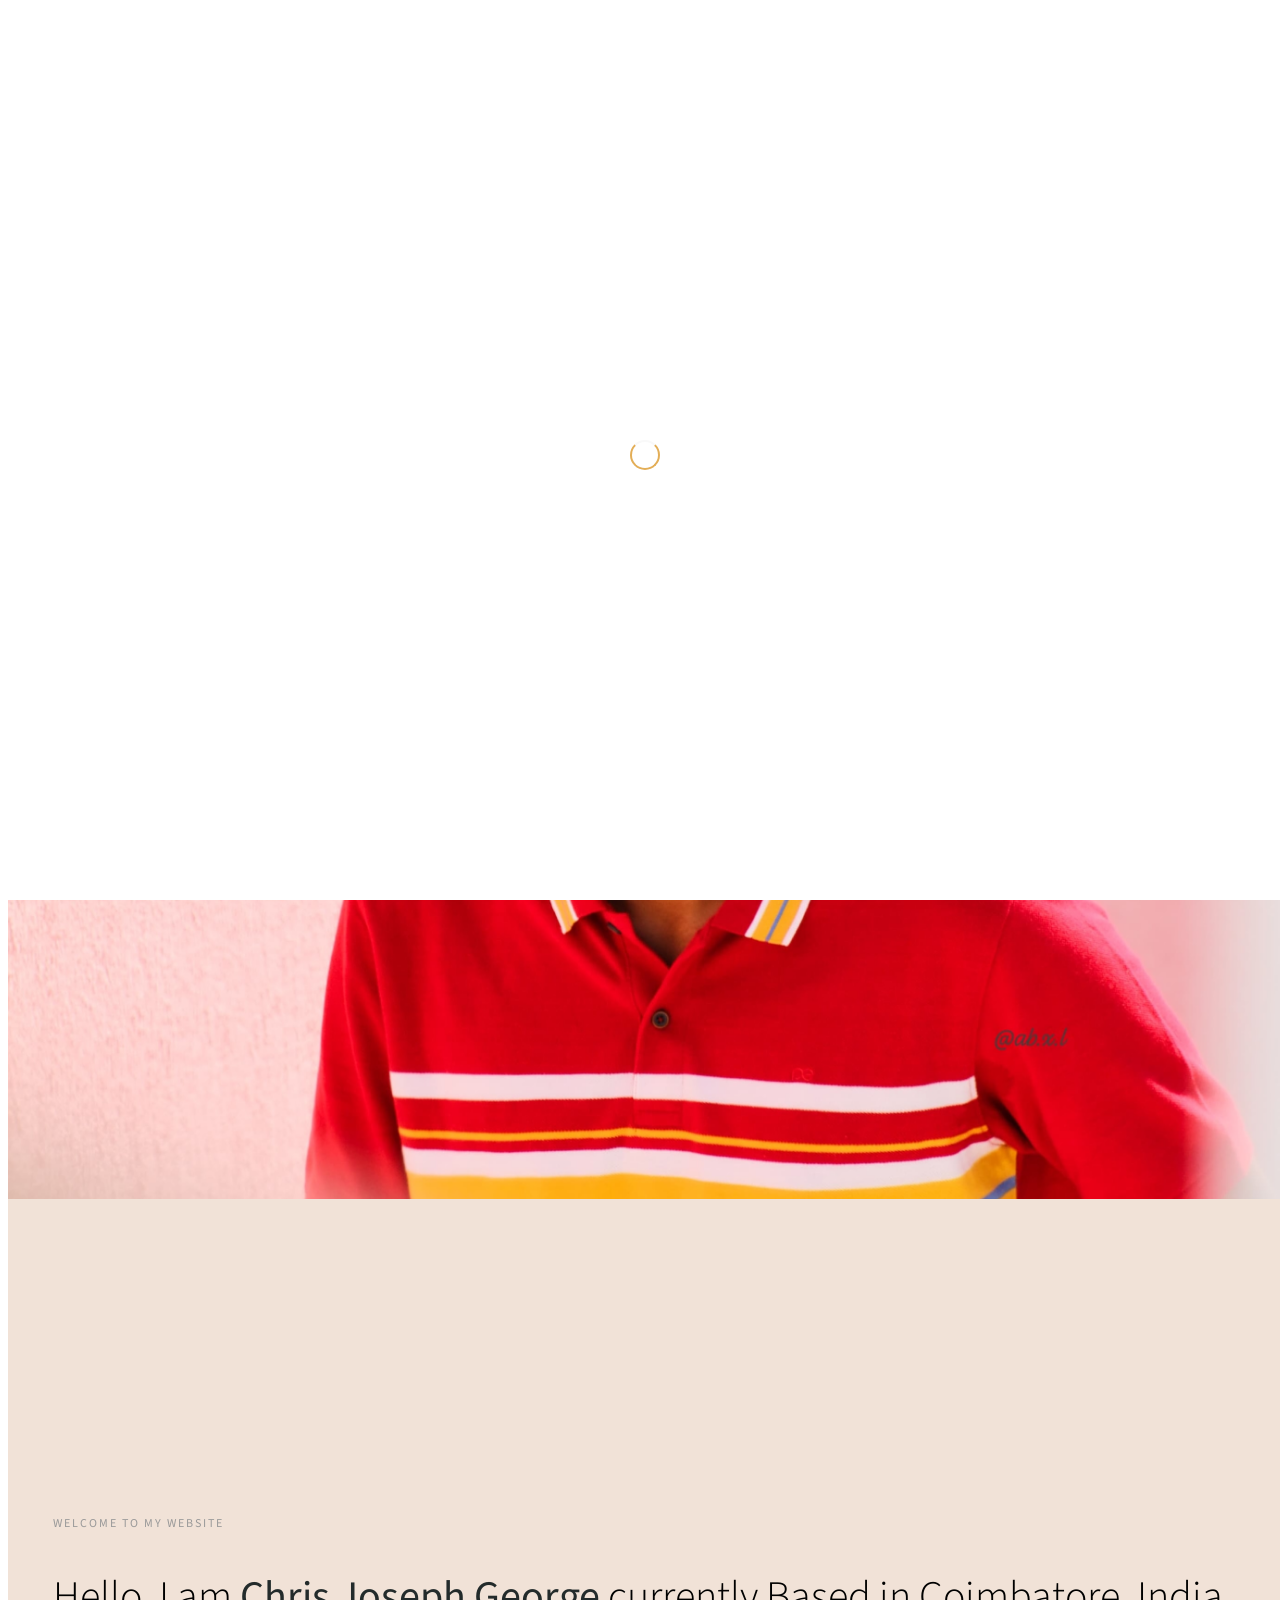
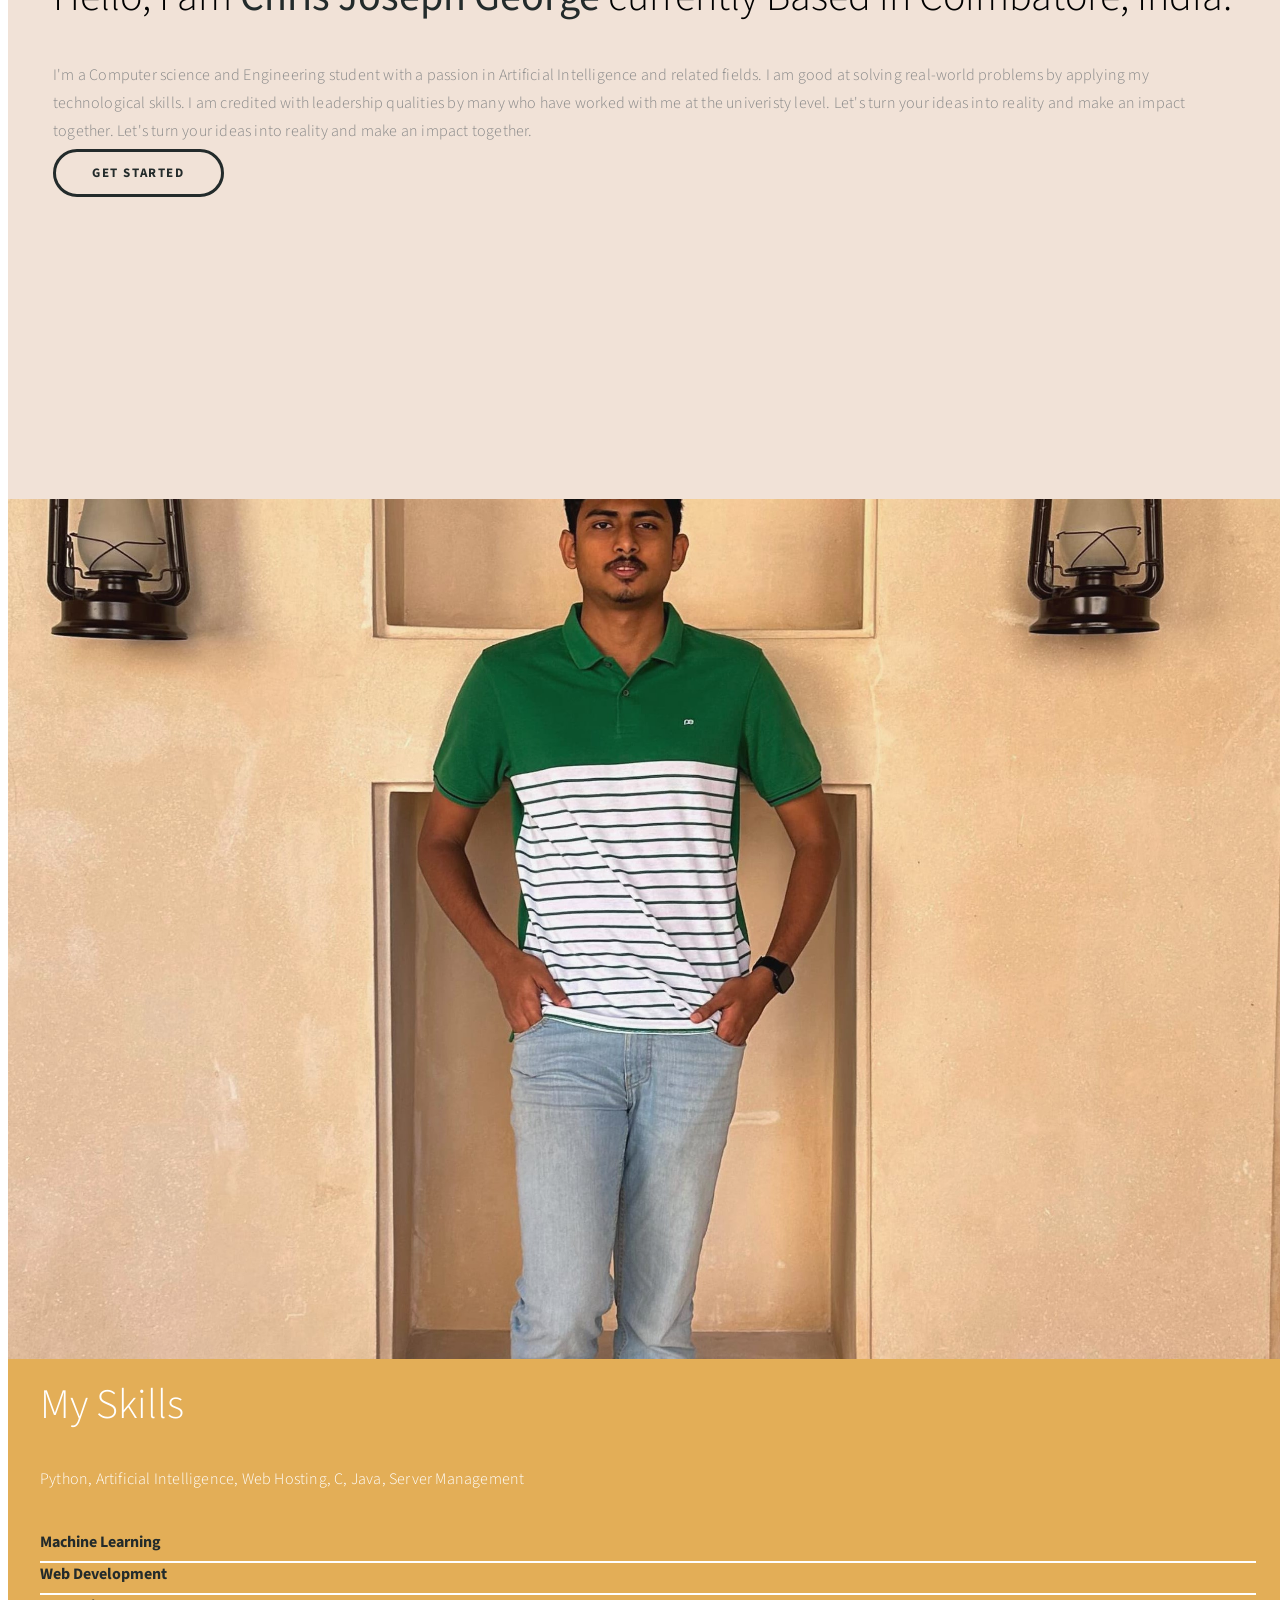
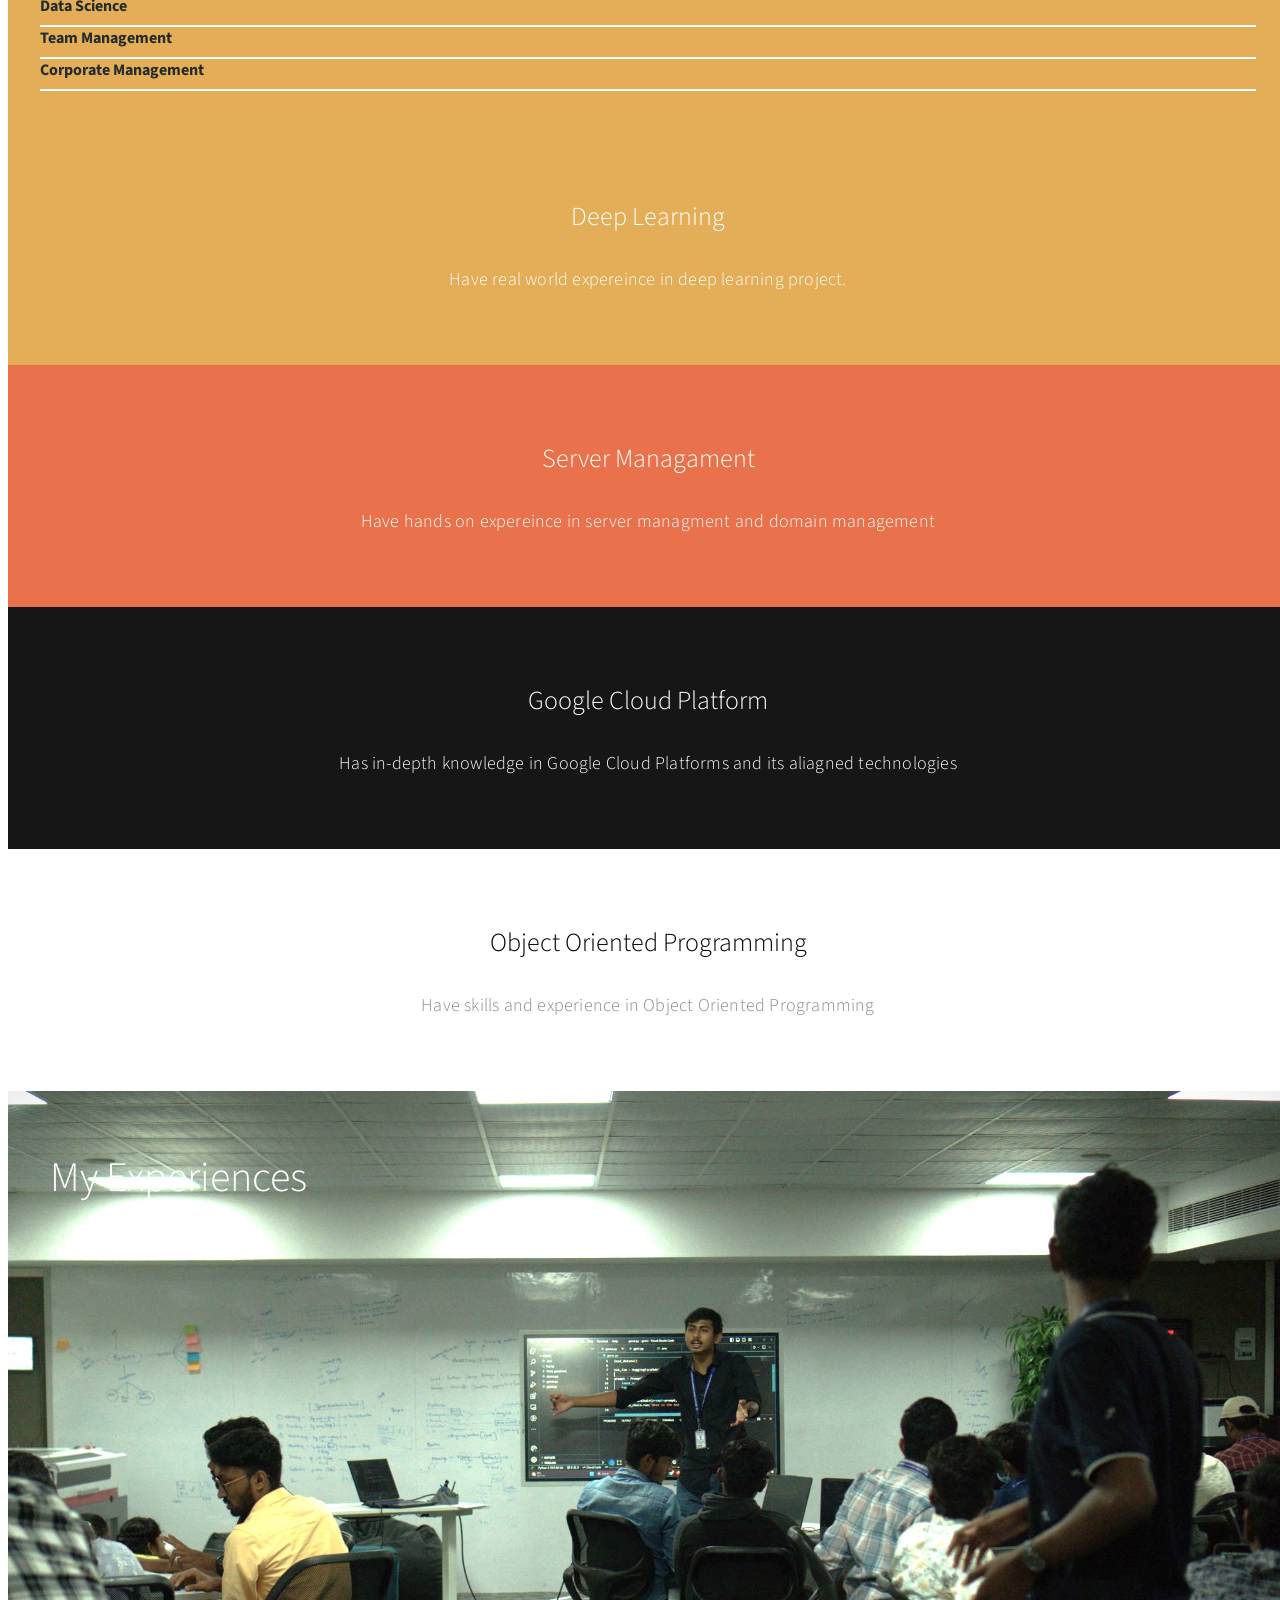
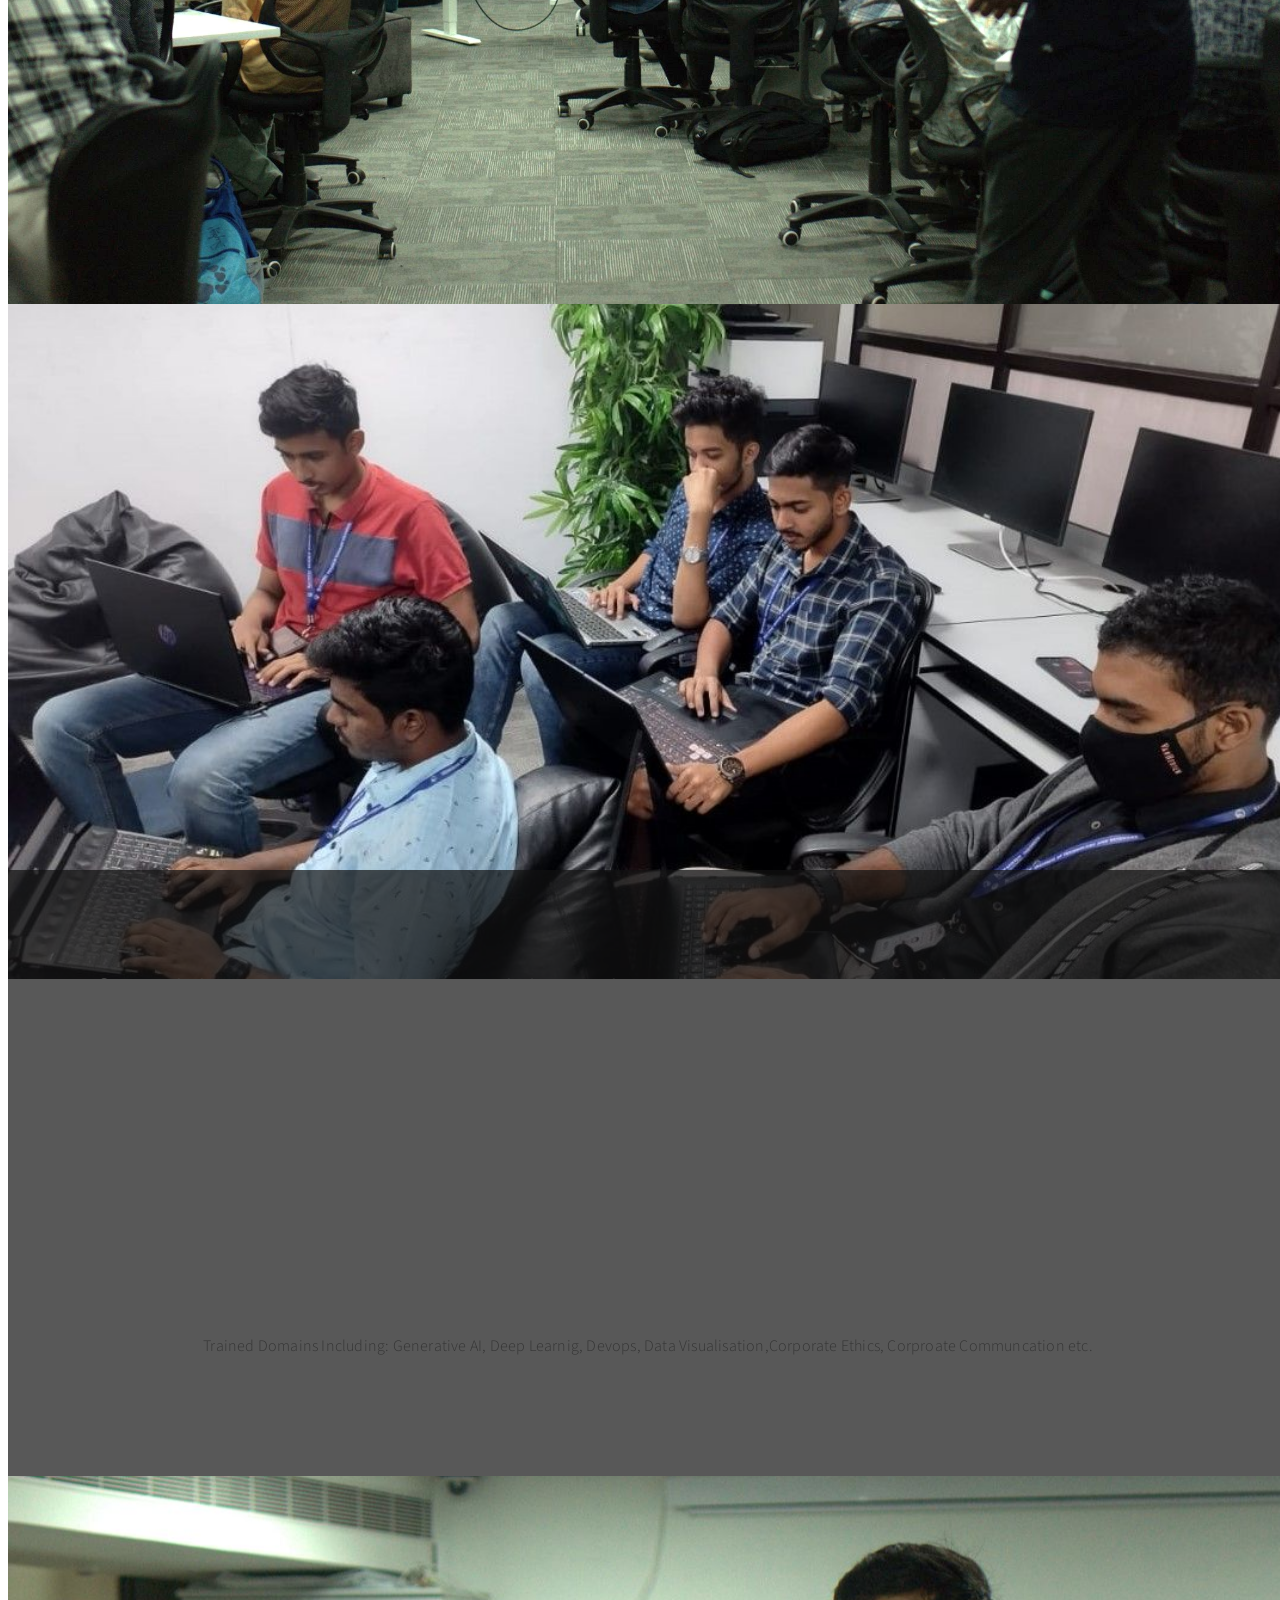
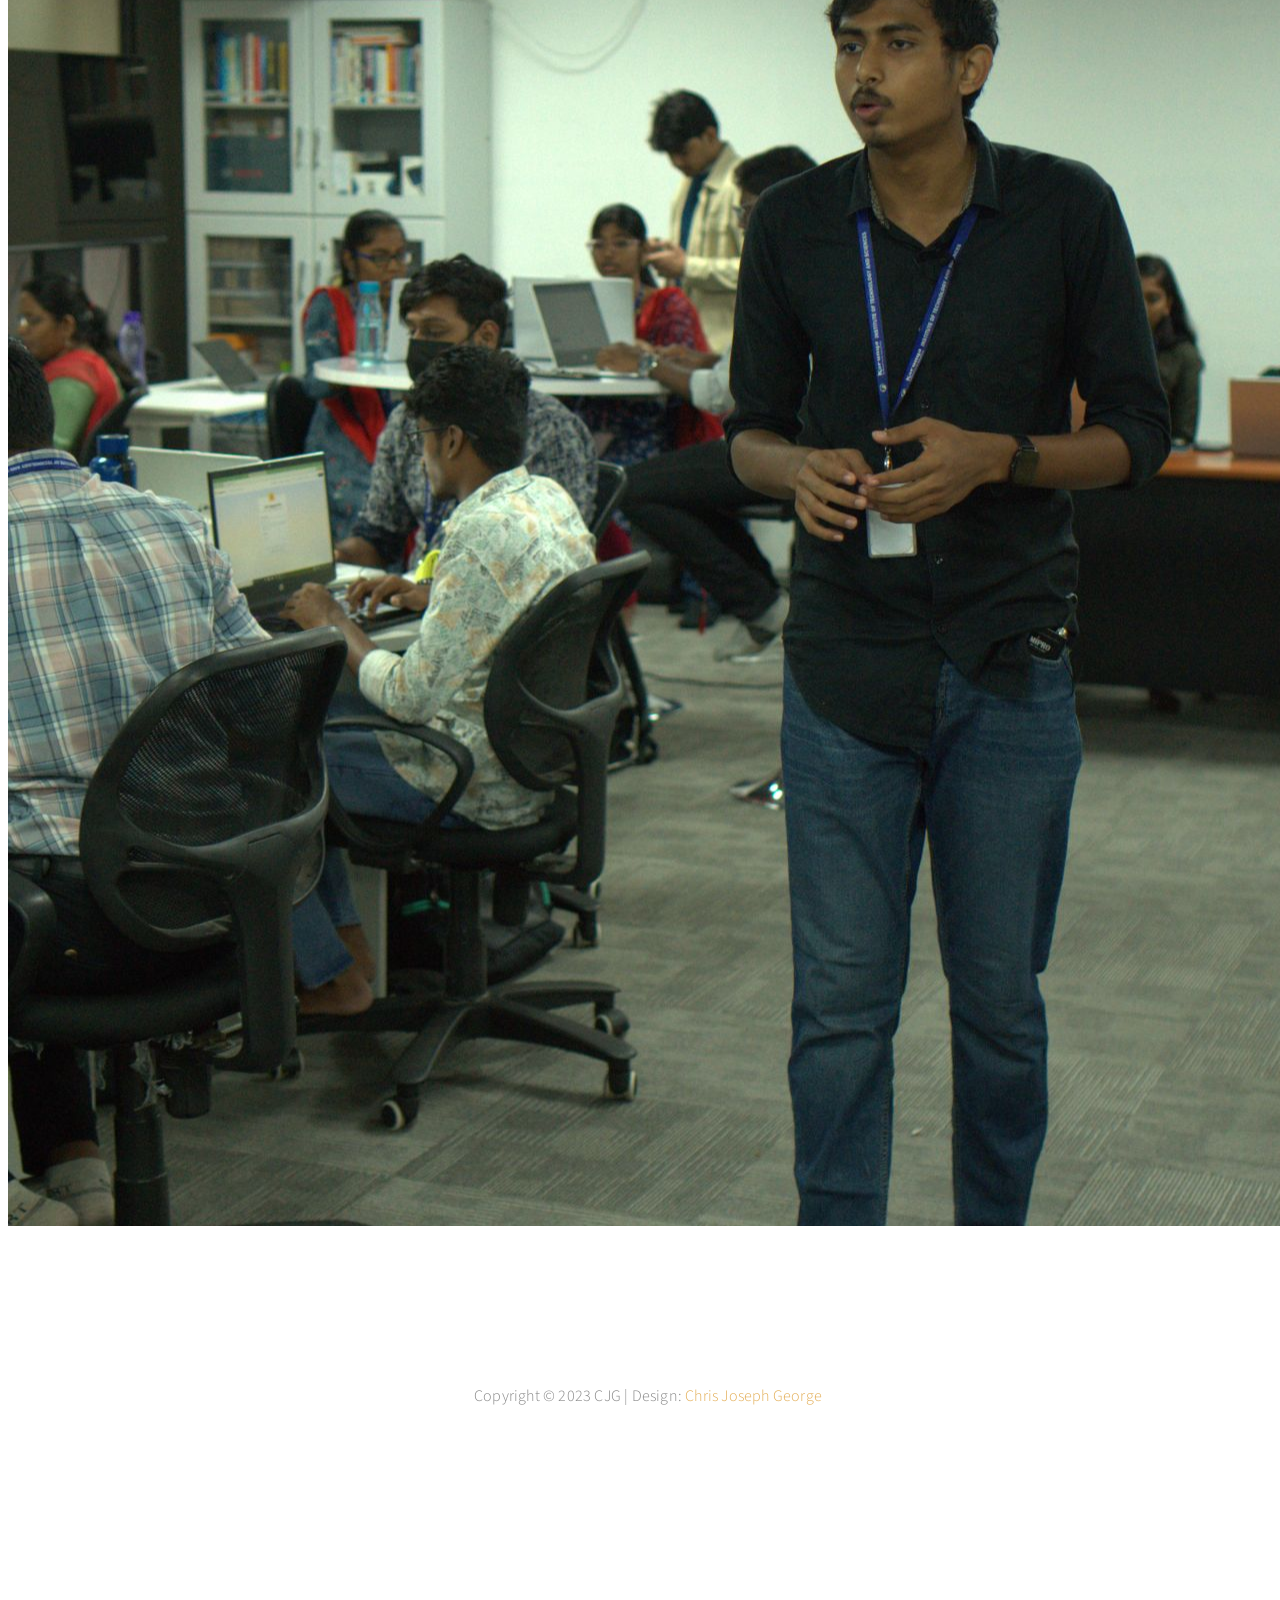
==== index.html @ bd42e6f3 "Uploading website files" ====
<!DOCTYPE html>
<html lang="en">
<head>

<meta charset="UTF-8">
<meta http-equiv="X-UA-Compatible" content="IE=Edge">
<meta name="description" content="">
<meta name="keywords" content="">
<meta name="author" content="templatemo">
<meta name="viewport" content="width=device-width, initial-scale=1, maximum-scale=1">

<title>Chris Joseph George Portfolio</title>
<!--
Stimulus Template
http://www.templatemo.com/tm-498-stimulus
-->
<link rel="stylesheet" href="css/bootstrap.min.css">
<link rel="stylesheet" href="css/animate.css">
<link rel="stylesheet" href="css/font-awesome.min.css">
<link rel="stylesheet" href="css/templatemo-style.css">

<link href="https://fonts.googleapis.com/css?family=Source+Sans+Pro:300,400,700" rel="stylesheet">

</head>
<body data-spy="scroll" data-tazrget=".navbar-collapse" data-offset="50">


<!-- PRE LOADER -->

<div class="preloader">
     <div class="spinner">
          <span class="spinner-rotate"></span>
     </div>
</div>


<!-- Navigation Section -->

<div class="navbar navbar-fixed-top custom-navbar" role="navigation">
     <div class="container">

          <!-- navbar header -->
          <div class="navbar-header">
               <button class="navbar-toggle" data-toggle="collapse" data-target=".navbar-collapse">
                    <span class="icon icon-bar"></span>
                    <span class="icon icon-bar"></span>
                    <span class="icon icon-bar"></span>
               </button>
               <a href="#" class="navbar-brand">Chris Joseph George</a>
          </div>

          <div class="collapse navbar-collapse">
               <ul class="nav navbar-nav navbar-right">
                    <li><a href="#home" class="smoothScroll">Home</a></li>
                    <li><a href="#about" class="smoothScroll">Project</a></li>
                    <li><a href="#experience" class="smoothScroll">Experiences</a></li>
                    <li><a href="#quotes" class="smoothScroll">About Me</a></li>
                    <li><a href="#contact" class="smoothScroll">Contact</a></li>
               </ul>
          </div>

     </div>
</div>


<!-- Home Section -->

<section id="home" class="parallax-section">
     <div class="container">
          <div class="row">

               <div class="col-md-6 col-sm-6">
                    <div class="home-img"></div>
               </div>

               <div class="col-md-6 col-sm-6">
                    <div class="home-thumb">
                         <div class="section-title">
                              <h4 class="wow fadeInUp" data-wow-delay="0.3s">welcome to my website</h4>
                              <h1 class="wow fadeInUp" data-wow-delay="0.6s">Hello, I am <strong>Chris Joseph George</strong> currently Based in Coimbatore, India.</h1>
                              <p class="wow fadeInUp" data-wow-delay="0.9s"> I'm a Computer science and Engineering student with a passion in Artificial Intelligence and related fields. I am good at solving real-world problems by applying my technological skills. I am credited with leadership qualities by many who have worked with me at the univeristy level. Let's turn your ideas into reality and make an impact together.
                                   
                                   Let's turn your ideas into reality and make an impact together.</p>
                              
                              <a href="#about" class="wow fadeInUp smoothScroll section-btn btn btn-success" data-wow-delay="1.4s">Get Started</a>
                              
                         </div>
                    </div>
               </div>


          </div>
     </div>
</section>


<!-- project Section -->

<section id="about" class="parallax-section">
     <div class="container">
         <div class="row">
 
             <div class="col-md-6 col-sm-12">
                 <div class="about-thumb">
                     <div class="wow fadeInUp section-title" data-wow-delay="0.4s">
                         <h1>Projects</h1>
                         <p class="color-black"><strong>1. Heart Failure Prediction Model - AI For Healthcare</strong></p>
                     </div>
                     <div class="wow fadeInUp" data-wow-delay="0.8s">
                         <p>
                             Heart Failure Prediction Model is an AI for Healthcare project that can predict different cases of heart failure based on factors like Age, Sex, Heartbeat ratio, etc. To view the project click here <a
                                 href="https://github.com/CJG1410/Heart-Failure-Prediction" target="_blank">GitHub Repo</a>.
                         </p>
                     </div>
 
                     <div class="wow fadeInUp" data-wow-delay="1.2s">
                         <p class="color-black"><strong>2. Solar Power Monitoring System</strong></p>
                         <p>
                             Solar Power Monitoring system is an energy conservation IOT Model made by using ESP-32. To access the project click here <a href="https://github.com/CJG1410/IoT-Solar-Power-Monitoring-and-Management-System"
                                 target="_blank">Github Repo</a>.
                         </p>
                     </div>
                     <div class="wow fadeInUp" data-wow-delay="1.2s">
                         <p class="color-black"><strong>3. Automated Parking System Using Arduino UNO and IR Sensor</strong></p>
                         <p>
                             This project won recognition as one of the top 10 projects in the university IoT competition. It involves the use of Arduino UNO and IR Sensors for an automated parking system. To access the project click here <a
                                 href="https://github.com/CJG1410/Automated-Parking-System" target="_blank">Github Repo</a>.
                         </p>
                     </div>
                     <div class="wow fadeInUp section-title" data-wow-delay="0.4s">
                         <p class="color-sblack"><strong>4. K-Connect - Collaborative Server for Karunya Students</strong></p>
                         <p>
                             K-Connect is a collaborative server designed for Karunya Students, utilizing Mattermost, MySQL, and Google Cloud Platform. You can access the live site and view the project <a href="https://github.com/CJG1410/K-Connect"
                                 target="_blank">unicollab.me</a>.
                         </p>
                     </div>
                     <div class="wow fadeInUp" data-wow-delay="1.6s">
                         <p class="color-black"><strong>5. Data Visualization - Waste Management in Indian States and Union Territories</strong></p>
                         <p>
                             This project focuses on data visualization and management of waste in India's states and union territories. To access the project click here <a href="https://github.com/CJG1410/Data-Visvalisation-Tableau" target="_blank">GitHub
                                 Repo</a>.</strong>
                         </p>
                     </div>
                 </div>
             </div>
 
             <div class="col-md-3 col-sm-9">
               <!-- Adjust the background-position property as needed -->
               <div class="background-image about-img" style="height: 860px; background-size: cover; background-position: center bottom;"></div>
           </div>
 
             <div class="bg-yellow col-md-2 col-sm-12">
                 <div class="skill-thumb">
                     <div class="wow fadeInUp section-title color-white" data-wow-delay="1.2s">
                         <h1>My Skills</h1>
                         <p class="color-white">Python, Artificial Intelligence, Web Hosting, C, Java, Server Management</p>
                     </div>
 
                     <div class="wow fadeInUp skills-thumb" data-wow-delay="1.6s">
                         <strong>Machine Learning</strong>
                         <span class="color-white pull-right"></span>
                         <div class="progress">
                             <div class="progress-bar progress-bar-primary" role="progressbar" aria-valuenow="90" aria-valuemin="0" aria-valuemax="100" style="width: 50%;"></div>
                         </div>
 
                         <strong>Web Development</strong>
                         <span class="color-white pull-right"></span>
                         <div class="progress">
                             <div class="progress-bar progress-bar-primary" role="progressbar" aria-valuenow="70" aria-valuemin="0" aria-valuemax="100" style="width: 70%;"></div>
                         </div>
 
                         <strong>Data Science</strong>
                         <span class="color-white pull-right"></span>
                         <div class="progress">
                             <div class="progress-bar progress-bar-primary" role="progressbar" aria-valuenow="80" aria-valuemin="0" aria-valuemax="100" style="width: 30%;"></div>
                         </div>
                         <strong>Team Management</strong>
                         <span class="color-white pull-right"></span>
                         <div class="progress">
                             <div class="progress-bar progress-bar-primary" role="progressbar" aria-valuenow="70" aria-valuemin="0" aria-valuemax="100" style="width: 90%;"></div>
                         </div>
                         <strong>Corporate Management </strong>
                         <span class="color-white pull-right"></span>
                         <div class="progress">
                             <div class="progress-bar progress-bar-primary" role="progressbar" aria-valuenow="70" aria-valuemin="0" aria-valuemax="100" style="width: 80%;"></div>
                         </div>
                     </div>
                 </div>
             </div>
 
         </div>
     </div>
 </section>
 


<!-- Service Section -->

<section id="service" class="parallax-section">
     <div class="container">
          <div class="row">

               <div class="bg-yellow col-md-3 col-sm-6">
                    <div class="wow fadeInUp color-white service-thumb" data-wow-delay="0.8s">
                         <i class="fa fa-desktop"></i>
                              <h3>Deep Learning</h3>
                              <p class="color-white">Have real world expereince in deep learning project.</p>
                    </div>
               </div>

               <div class="col-md-3 col-sm-6">
                    <div class="wow fadeInUp color-white service-thumb" data-wow-delay="1.2s">
                         <i class="fa fa-paper-plane"></i>
                              <h3>Server Managament</h3>
                              <p class="color-white">Have hands on expereince in server managment and domain management</p>
                    </div>
               </div>

               <div class="bg-dark col-md-3 col-sm-6">
                    <div class="wow fadeInUp color-white service-thumb" data-wow-delay="1.6s">
                         <i class="fa fa-table"></i>
                              <h3>Google Cloud Platform</h3>
                              <p class="color-white">Has in-depth knowledge in Google Cloud Platforms and its aliagned technologies </p>
                    </div>
               </div>

               <div class="bg-white col-md-3 col-sm-6">
                    <div class="wow fadeInUp service-thumb" data-wow-delay="1.8s">
                         <i class="fa fa-html5"></i>
                              <h3>Object Oriented Programming</h3>
                              <p>Have skills and experience in Object Oriented Programming </p>
                    </div>
               </div>

          </div>
     </div>
</section>


<!-- Experience Section -->

<section id="experience" class="parallax-section">
     <div class="container">
          <div class="row">

               <div class="col-md-6 col-sm-6">
                    <div class="background-image experience-img"></div>
               </div>

               <div class="col-md-6 col-sm-6">
                    <div class="color-white experience-thumb">
                         <div class="wow fadeInUp section-title" data-wow-delay="0.8s">
                              <h1>My Experiences</h1>
                              <p class="color-white">Previous companies and my roles</p>
                         </div>

                         <div class="wow fadeInUp color-white media" data-wow-delay="1.2s">
                              <div class="media-object media-left">
                                   <i class="fa fa-laptop"></i>
                              </div>
                              <div class="media-body">
                                   <h3 class="media-heading">GDSC Facilitator <small>September 2023 - Present</small></h3>
                                   <p class="color-white">As a facilitator, my duties are to drive the members of GSDC Karunya in learning and exploration of Google Cloud technologies.</p>
                              </div>
                         </div>

                         <div class="wow fadeInUp color-white media" data-wow-delay="1.6s">
                              <div class="media-object media-left">
                                   <i class="fa fa-laptop"></i>
                              </div>
                              <div class="media-body">
                                   <h3 class="media-heading">Senior Corporate Relations Coordinator - Ecell Karunya <small>November 2022 - Present</small></h3>
                                   <p class="color-white">To build a corporate network outside Karunya University. Create and maintain databases of start-ups for different purposes.</p>
                              </div>
                              
                         </div>
                         
                         <div class="wow fadeInUp color-white media" data-wow-delay="2.0s">
                              <div class="media-object media-left">
                                   <i class="fa fa-laptop"></i>
                              </div>
                              <div class="media-body">
                                   <h3 class="media-heading">Core Team Member - KHacks <small>November 2022 - Present</small></h3>
                                   <p class="color-white">To provide technical support to students. To conduct workshops and projects on leading industrial domains like AI, DevOps, IoT, Robotics, etc.</p>
                              </div>
                         </div>

                    </div>
               </div>

          </div>
     </div>
</section>


<!-- Education Section -->

<section id="education" class="parallax-section">
     <div class="container">
          <div class="row">

               <div class="col-md-6 col-sm-6">
                    <div class="color-white education-thumb">
                         <div class="wow fadeInUp section-title" data-wow-delay="0.8s">
                              <h1>My Education</h1>
                              
                         </div>

                         <div class="wow fadeInUp color-white media" data-wow-delay="1.2s">
                              <div class="media-object media-left">
                                   <i class="fa fa-laptop"></i>
                              </div>
                              <div class="media-body">
                                   <h3 class="media-heading">Karunya Institute Of Technology and Sceinces <small> 2022 - 2026 (Expected)</small></h3>
                                   <p class="color-white">B.Tech Computer Science and Engineering (Artificial Intelligence) </p>
                              </div>
                         </div>

                         <div class="wow fadeInUp color-white media" data-wow-delay="1.6s">
                              <div class="media-object media-left">
                                   <i class="fa fa-laptop"></i>
                              </div>
                              <div class="media-body">
                                   <h3 class="media-heading">Sacred Heart CMI Public School<small> 2014 - 2022</small></h3>
                                   <p class="color-white">High School</p>
                              </div>
                         </div>

                    </div>
               </div>

               <div class="col-md-6 col-sm-6">
                    <div class="background-image education-img"></div>
               </div>

          </div>
     </div>
</section>


<!-- Quotes Section -->

<section id="quotes" class="parallax-section">
     <div class="overlay"></div>
     <div class="container">
          <div class="row">

               <div class="col-md-offset-1 col-md-10 col-sm-12">
                    <i class="wow fadeInUp fa fa-star" data-wow-delay="0.6s"></i>
                    <h2 class="wow fadeInUp" data-wow-delay="0.8s">Comfortable in Coporate world working conditions as I have experience in it in my previous roles. Also have experience in dealing with confidential databases, employee data in my experience in Ecell Karunya</h2>
                         </h2>
                         <h2 class="wow fadeInUp" data-wow-delay="0.8s">In my role of Khacks Core Team Member, have trained fellow and senior batchmates on different technological aspects .</h2>
                    <p class="wow fadeInUp" data-wow-delay="1s">Trained Domains Including: Generative AI, Deep Learnig, Devops, Data Visualisation,Corporate Ethics, Corproate Communcation etc.</p>
               </div>

          </div>
     </div>
</section>


<!-- Contact Section -->
<section id="contact" class="parallax-section">
     <div class="container">
         <div class="row">
 
             <div class="col-md-6 col-sm-12">
                 <div class="contact-form">
                     <div class="wow fadeInUp section-title" data-wow-delay="0.2s">
                         <h1 class="color-white">Get in Touch</h1>
                         <p class="color-white">Send me a message below to connect directly.</p>
                     </div>
 
                     <div id="contact-form">
                         <form action="https://formspree.io/f/xeqbvykg" method="POST">
                             <div class="form-group">
                                 <label for="email">
                                     <i class="fa fa-envelope"></i>
                                 </label>
                                 <input type="email" name="email" id="email" placeholder="Your Email">
                             </div>
                             <div class="form-group">
                                 <label for="name">
                                     <i class="fa fa-user"></i>
                                 </label>
                                 <input type="text" name="Name" id="name" placeholder="Your Name">
                             </div>
                             <div class="form-group">
                                 <label for="message">
                                     <i class="fa fa-pencil"></i>
                                 </label>
                                 <textarea name="message" id="message" placeholder="Your Message"></textarea>
                             </div>
                             <button type="submit">Send Message</button>
                         </form>
                     </div>
 
                 </div>
             </div>
 
             <div class="col-md-3 col-sm-6">
                 <div class="background-image contact-img"></div>
             </div>
 
             <div class="bg-dark col-md-3 col-sm-6">
                 <div class="contact-thumb">
                     <div class="wow fadeInUp contact-info" data-wow-delay="0.6s">
 
                     </div>
 
                     <div class="wow fadeInUp contact-info" data-wow-delay="0.8s">
                         <h3 class="color-white">Contact Details</h3>
                         <p><i class="fa fa-phone"></i> 8281290223</p>
                         <p><i class="fa fa-envelope-o"></i> <a href="mailto:chrisjosephgeorge@gmail.com"
                                 class="color-white">chrisjosephgeorge@gmail.com</a></p>
                         <p><i class="fa fa-linkedin"></i> <a
                                 href="https://www.linkedin.com/in/chris-joseph-george/" class="color-white">LinkedIn
                                 Profile</a></p>
                     </div>
 
                 </div>
             </div>
 
         </div>
     </div>
 </section>
  
<!-- Footer Section -->

<footer>
	<div class="container">
		
               <div class="col-md-12 col-sm-12">
                    <div class="wow fadeInUp footer-copyright" data-wow-delay=".8s">
                         <p>Copyright &copy; 2023 CJG
                    
                    | Design: <a href="http://www.google.com/+templatemo" target="_parent">Chris Joseph George</a></p>
                    </div>
				<ul class="wow fadeInUp social-icon" data-wow-delay="2s">
     
                         <li><a href="https://twitter.com/chrisjg1014" class="fa fa-twitter"></a></li>
                         <li><a href="chrisjosephegeorge@gmail.com" class="fa fa-google"></a></li>
                         <li><a href="https://www.instagram.com/chrisjosephgeorge/" class="fa fa-instagram"></a></li>
                         
                    </ul>
               </div>
			
		</div>
	</div>
</footer>

<!-- SCRIPTS -->

<script src="js/jquery.js"></script>
<script src="js/bootstrap.min.js"></script>
<script src="js/jquery.parallax.js"></script>
<script src="js/smoothscroll.js"></script>
<script src="js/wow.min.js"></script>
<script src="js/custom.js"></script>

</body>
</html>
---- css/templatemo-style.css ----
/*

Stimulus Template

http://www.templatemo.com/tm-498-stimulus

*/

body {
	background: #ffffff;
    font-family: 'Source Sans Pro', sans-serif;
    font-style: normal;
	font-weight: 300;
    overflow-x: hidden;
}

html,body {
  width: 100%;
  height: 100%;
}


/*---------------------------------------
    Typorgraphy              
-----------------------------------------*/

h1,h2,h3,h4,h5,h6 {
  font-style: normal;
  font-weight: 300;
}

h1,h2,h3 {
  font-weight: 300;
}

h1 {
  font-size: 42px;
  padding-bottom: 14px;
  margin-bottom: 0px;
}

h2 {
  font-size: 42px;
  line-height: 52px;
  margin-top: 0px;
}

h3 {
  font-size: 26px;
  line-height: 32px;
  padding-bottom: 6px;
}

h4 {
  color: #999;
  font-size: 12px;
  font-weight: normal;
  letter-spacing: 2px;
  text-transform: uppercase;
  padding-top: 6px;
}

h5 {
  color: #666666;
}

strong {
  color: #232B2B;
  font-weight: normal;
}

p {
    color: #888;
    font-size: 16px;
    font-weight: 300;
    line-height: 28px;
    letter-spacing: 0.2px;
}

.section-btn {
  background-color: transparent;
  border: 3px solid #232B2B;
  border-radius: 100px;
  color: #232B2B;
  font-size: 13px;
  font-weight: bold;
  letter-spacing: 1.6px;
  padding: 12px 36px;
  margin-top: 42px;
  transition: all 0.4s ease-in-out;
  text-transform: uppercase;
}

.section-btn:hover {
  background: #E3AE57;
  border-color: transparent;
  color: #ffffff;
}

.btn-success:focus {
  background-color: #000;
  border-color: transparent;
}

.parallax-section {
  background-attachment: fixed !important;
  background-size: cover !important;
}

.section-title {
  position: relative;
  padding-bottom: 22px;
}

#about,
#service,
#experience,
#education,
#contact {
  position: relative;
}

#home .container,
#about .container, 
#experience .container,
#service .container,
#education .container,
#contact .container {
  width: 100%;
  padding: 0;
  margin: 0;
}

#experience .experience-thumb,
#education .education-thumb  {
  padding: 22px 42px 42px 42px;
}

#service,
#quotes,
footer {
  text-align: center;
}

#experience,
#education {
  background: #E9724C;
}

.background-image {
    background-position: 50% 50% !important;
    background-size: cover !important;
    width: 100%;
    height: 100%;
    min-height: 75vh;
    position: absolute;
    top: 0;
    right: 0;
    bottom: 0;
    left: 0;
}

.color-white {
  color: #ffffff;
}

.color-yellow {
  color: #E3AE57;
}

.bg-yellow {
  background: #E3AE57;
}

.bg-white {
  background: #ffffff;
}

.bg-dark {
  background: #161616;
}



/*---------------------------------------
    General               
-----------------------------------------*/

html{
  -webkit-font-smoothing: antialiased;
}

a {
  color: #E3AE57;
  -webkit-transition: 0.5s;
  -o-transition: 0.5s;
  transition: 0.5s;
  text-decoration: none !important;
}
a:hover, a:active, a:focus {
  color: #E3AE57;
  outline: none;
}

* {
  -webkit-box-sizing: border-box;
  -moz-box-sizing: border-box;
  box-sizing: border-box;
}

*:before,
*:after {
  -webkit-box-sizing: border-box;
  -moz-box-sizing: border-box;
  box-sizing: border-box;
}



/*---------------------------------------
    Preloader section              
-----------------------------------------*/

.preloader {
  position: fixed;
  top: 0;
  left: 0;
  width: 100%;
  height: 100%;
  z-index: 99999;
  display: flex;
  flex-flow: row nowrap;
  justify-content: center;
  align-items: center;
  background: none repeat scroll 0 0 #ffffff;
}

.spinner {
  border: 1px solid transparent;
  border-radius: 5px;
  position: relative;
}

.spinner:before {
  content: '';
  box-sizing: border-box;
  position: absolute;
  top: 50%;
  left: 50%;
  width: 30px;
  height: 30px;
  margin-top: -10px;
  margin-left: -10px;
  border-radius: 50%;
  border: 2px solid #E3AE57;
  border-top-color: #f9f9f9;
  animation: spinner .6s linear infinite;
}

@-webkit-@keyframes spinner {
  to {transform: rotate(360deg);}
}

@keyframes spinner {
  to {transform: rotate(360deg);}
}



/*---------------------------------------
    Navigation section              
-----------------------------------------*/

.custom-navbar {
    margin-bottom: 0;
    background-color: #ffffff;
}

.custom-navbar .navbar-brand {
    color: #333;
	text-shadow: 1px 1px #fff;
    font-weight: bold;
    font-size: 24px;
    line-height: 35px;
    letter-spacing: 1px;
}

.custom-navbar .nav li a {
    color: #666;
    font-size: 14px;
    font-weight: 400;
    letter-spacing: 1px;
    text-transform: uppercase;
    line-height: 40px;
    transition: all 0.4s ease-in-out;
}

.custom-navbar .nav li a:hover {
    background: transparent;
    color: #E3AE57;
}

.custom-navbar .navbar-nav > li > a:hover,
.custom-navbar .navbar-nav > li > a:focus {
  background-color: transparent;
}

.custom-navbar .nav li.active > a {
    background-color: transparent;
    color: #E3AE57;
}

.custom-navbar .navbar-toggle {
    border: none;
    padding-top: 10px;
}

.custom-navbar .navbar-toggle {
    background-color: transparent;
}

.custom-navbar .navbar-toggle .icon-bar {
    background: #E3AE57;
    border-color: transparent;
}

@media(min-width:768px) {
    .custom-navbar {
        padding: 12px 0;
        border-bottom: 0;
        background: 0 0; 
    }
    .custom-navbar.top-nav-collapse {
        background: #ffffff;
        box-shadow: 0px 2px 8px 0px rgba(50, 50, 50, 0.08);
        padding: 0;
    }

}



/*---------------------------------------
    Home section              
-----------------------------------------*/

#home h1 {
  padding-bottom: 18px;
}

#home .col-md-6 {
  background: #f1e2d7;
/* light blue color: #c3eafd; */
  padding-right: 0;
  padding-left: 0;
}

#home .home-img {
  background: url('../images/home-img.jpg') no-repeat;
  background-size: cover;
  background-position: 50% 50%;
  width: 100%;
  height: 100vh;
}

#home .home-thumb {
  display: -webkit-box;
  display: -webkit-flex;
  display: -ms-flexbox;
  display: flex;
  -webkit-box-align: center;
  -webkit-align-items: center;
  -ms-flex-align: center;
  align-items: center;
  height: 100vh;
  padding: 0 45px 0 45px;
}



/*---------------------------------------
   About section              
-----------------------------------------*/

#about .about-img {
    background: url('../images/about-img.jpg') no-repeat;
}

#about .about-thumb,
#about .skill-thumb {
  padding: 22px 32px 32px 32px;
}

#about .progress {
  background: #ffffff;
  border-radius: 0px;
  box-shadow: none;
  height: 2px;
}

#about .progress-bar-primary {
  background: #232B2B;
}

#about strong,
#about span {
  font-weight: bold;
  display: inline-block;
  padding-bottom: 8px;
}



/*---------------------------------------
    Service section              
-----------------------------------------*/

#service {
  background: #E9724C;
}

#service p {
  font-size: 18px;
  line-height: 30px;
}

#service .service-thumb {
  padding: 52px 22px 52px 22px;
}

#service .service-thumb .fa {
  font-size: 42px;
  padding-bottom: 22px;
}



/*---------------------------------------
    Experience section              
-----------------------------------------*/

#experience .experience-img {
  background: url('../images/experience-img.jpg') no-repeat;
}

#experience .media-heading {
  margin-bottom: 0px;
}

#experience .media .fa {
  font-size: 42px;
  margin-right: 14px;
}

#experience small {
  color: #633;
  font-weight: bold;
}

/*---------------------------------------
    Education section              
-----------------------------------------*/

#education {
  background: #E3AE57;
}

#education .education-img {
  background: url('../images/education-img.jpg') no-repeat;
}

#education .media-heading {
  margin-bottom: 0px;
}

#education .media .fa {
  font-size: 42px;
  margin-right: 14px;
}

#education small {
  color: #886D1E;
  font-weight: bold;
}



/*---------------------------------------
   Quotes section              
-----------------------------------------*/

#quotes {
    background: url('../images/quotes-bg.jpg') 50% 0 repeat-y fixed;
    background-size: cover;
    background-position: center center;
    color: #ffffff;
    position: relative;
    padding: 100px 0px;
}

#quotes .overlay {
    background: #121212;
    width: 100%;
    height: 100%;
    position: absolute;
    top: 0;
    opacity: 0.7;
}

#quotes .fa {
  font-size: 42px;
  margin-top: 32px;
  margin-bottom: 22px;
}

#quotes p {
  padding-top: 32px;
}


/*---------------------------------------
    Contact section              
-----------------------------------------*/

#contact {
  background: #E9724C;
}

#contact .contact-form,
#contact .contact-thumb {
  padding: 22px 32px 22px 32px;
  min-height: 75vh;
}

#contact .contact-img {
  background: url('../images/contact-img.jpg') no-repeat;
  min-height: 75vh;
}

#contact .contact-info {
  padding-top: 6px;
  padding-bottom: 6px;
}

#contact .form-control::-moz-placeholder{color:#ffffff;opacity:1}
#contact .form-control:-ms-input-placeholder{color:#ffffff}
#contact .form-control::-webkit-input-placeholder{color:#ffffff}

#contact .form-control {
  background: transparent;
  border: none;
  border-bottom: 1px solid #E3AE57;
  border-radius: 0px;
  box-shadow: none;
  color: #ffffff;
  font-size: 18px;
  margin-top: 10px;
  margin-bottom: 25px;
  transition: all 0.4s ease-in-out;
}

#contact .form-control:focus {
  border-bottom-color: #ffffff;
}

#contact input {
  height: 45px;
}

#contact input[type="submit"] {
  background: #ffffff;
  border: 2px solid transparent;
  border-radius: 40px;
  color: #161616;
  padding-bottom: 10px;
}

#contact input[type="submit"]:hover {
  background: transparent;
  border-color: #ffffff;
  color: #ffffff;
}

#contact .fa {
  padding-right: 10px;
}



/*---------------------------------------
   Footer section              
-----------------------------------------*/

footer {
    padding: 140px 0px;
}



/*---------------------------------------
   Social icon             
-----------------------------------------*/

.social-icon {
    position: relative;
    padding: 0;
    margin: 0;
    text-align: center;
}

.social-icon li {
    display: inline-block;
    list-style: none;
}

.social-icon li a {
    border: 2px solid transparent;
    color: #999;
    border-radius: 100px;
    cursor: pointer;
    font-size: 16px;
    text-decoration: none;
    transition: all 0.4s ease-in-out;
    width: 50px;
    height: 50px;
    line-height: 50px;
    text-align: center;
    vertical-align: middle;
    position: relative;
    margin: 22px 4px 10px 4px;
}

.social-icon li a:hover {
    background: #E3AE57;
    border-color: #ffffff;
    color: #ffffff;
    transform: scale(1.1);
}



/*---------------------------------------
   Mobile Responsive         
-----------------------------------------*/

@media only screen and (max-width: 580px) {
  h1 {
    font-size: 32px;
  }

  h2 {
    font-size: 28px;
    line-height: inherit;
  }

  h3 {
    font-size: 22px;
    line-height: inherit;
  }
}

@media only screen and (max-width: 767px) {
  .custom-navbar .navbar-brand {
    line-height: 18px;
  }

  #home .home-thumb {
    height: auto;
    padding-top: 32px;
    padding-bottom: 12px;
  }

  #home .container,
  #about .container, 
  #experience .container,
  #service .container,
  #education .container,
  #contact .container {
    padding-right: 15px;
    padding-left: 15px;
  }

  #about .col-md-3,
  #experience .col-md-6,
  #education .col-md-6,
  #contact .col-md-3 {
    padding: 0;
    margin: 0;
  }

  .background-image {
    position: relative;
    min-height: 65vh;
  }
}

@media only screen and (max-width: 1024px) {
  .section-title {
    padding-bottom: 12px;
  }

  footer {
    padding: 40px 0;
  }
}
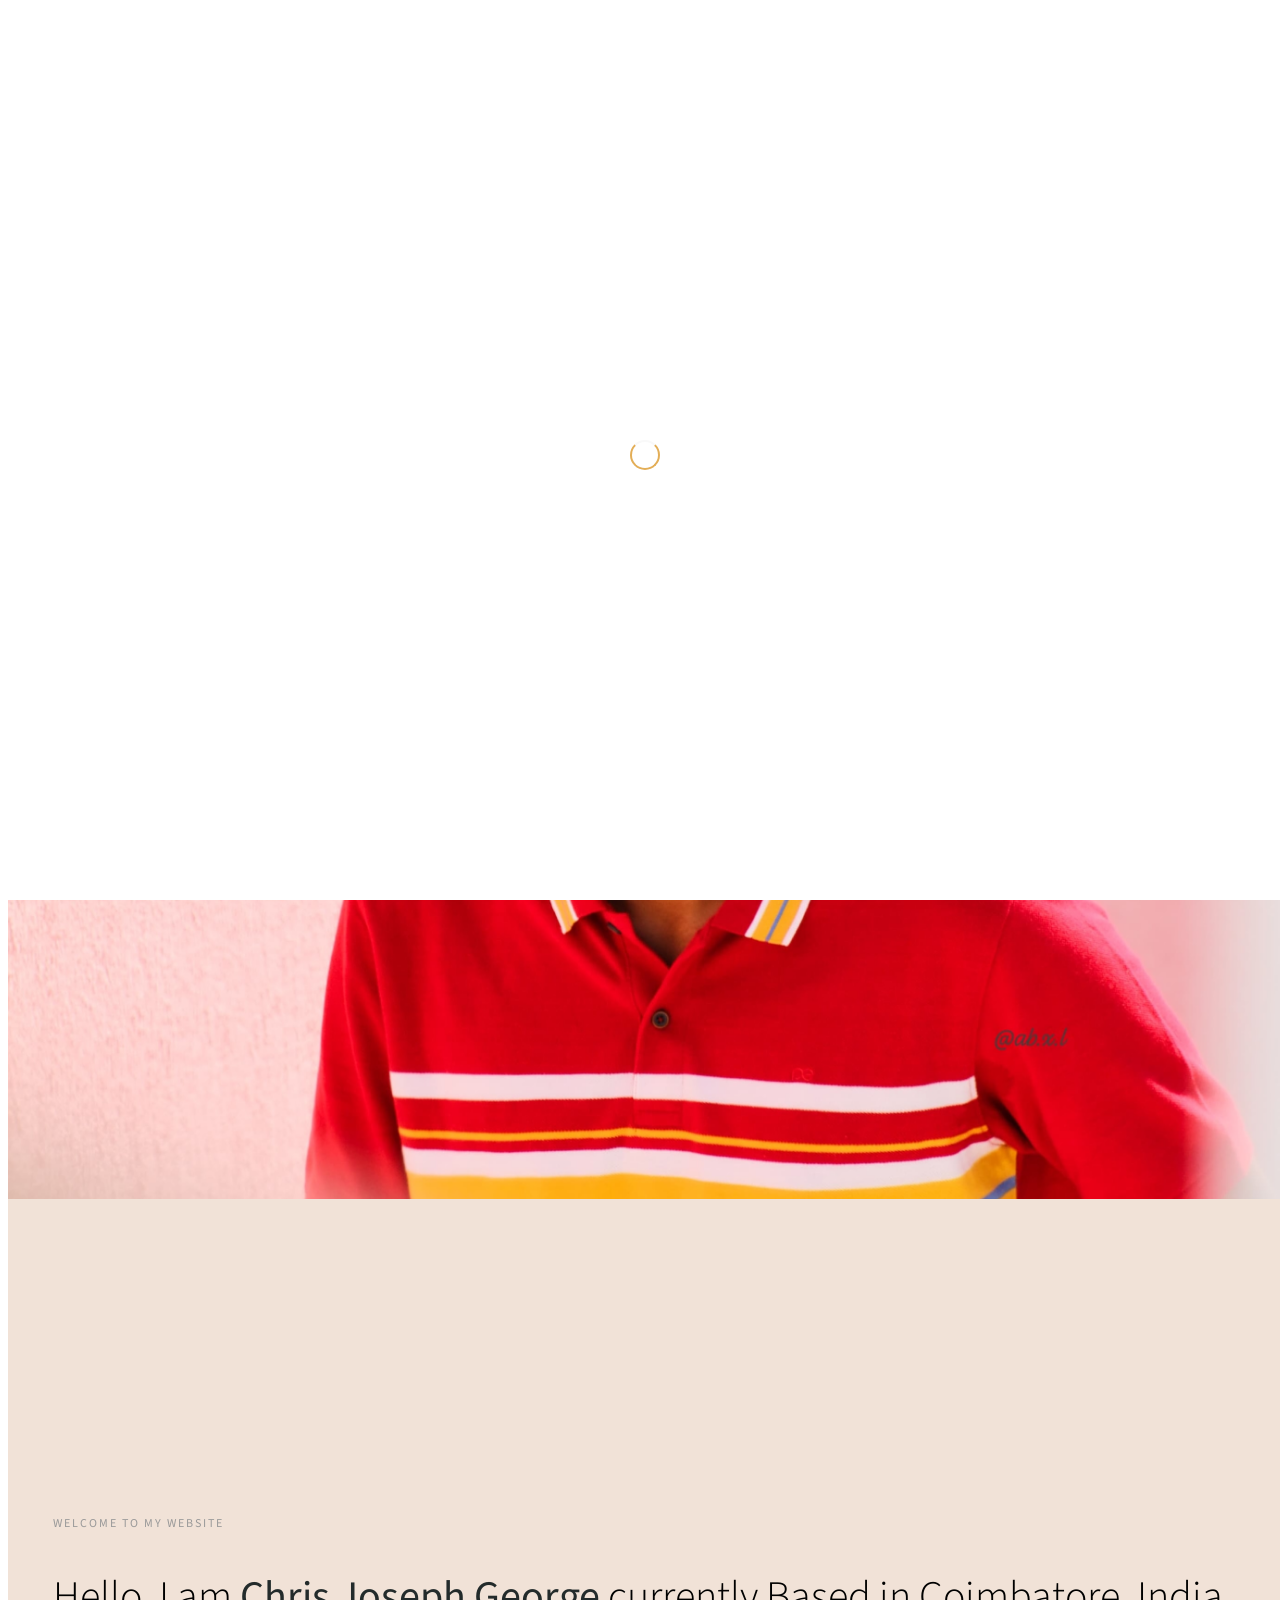
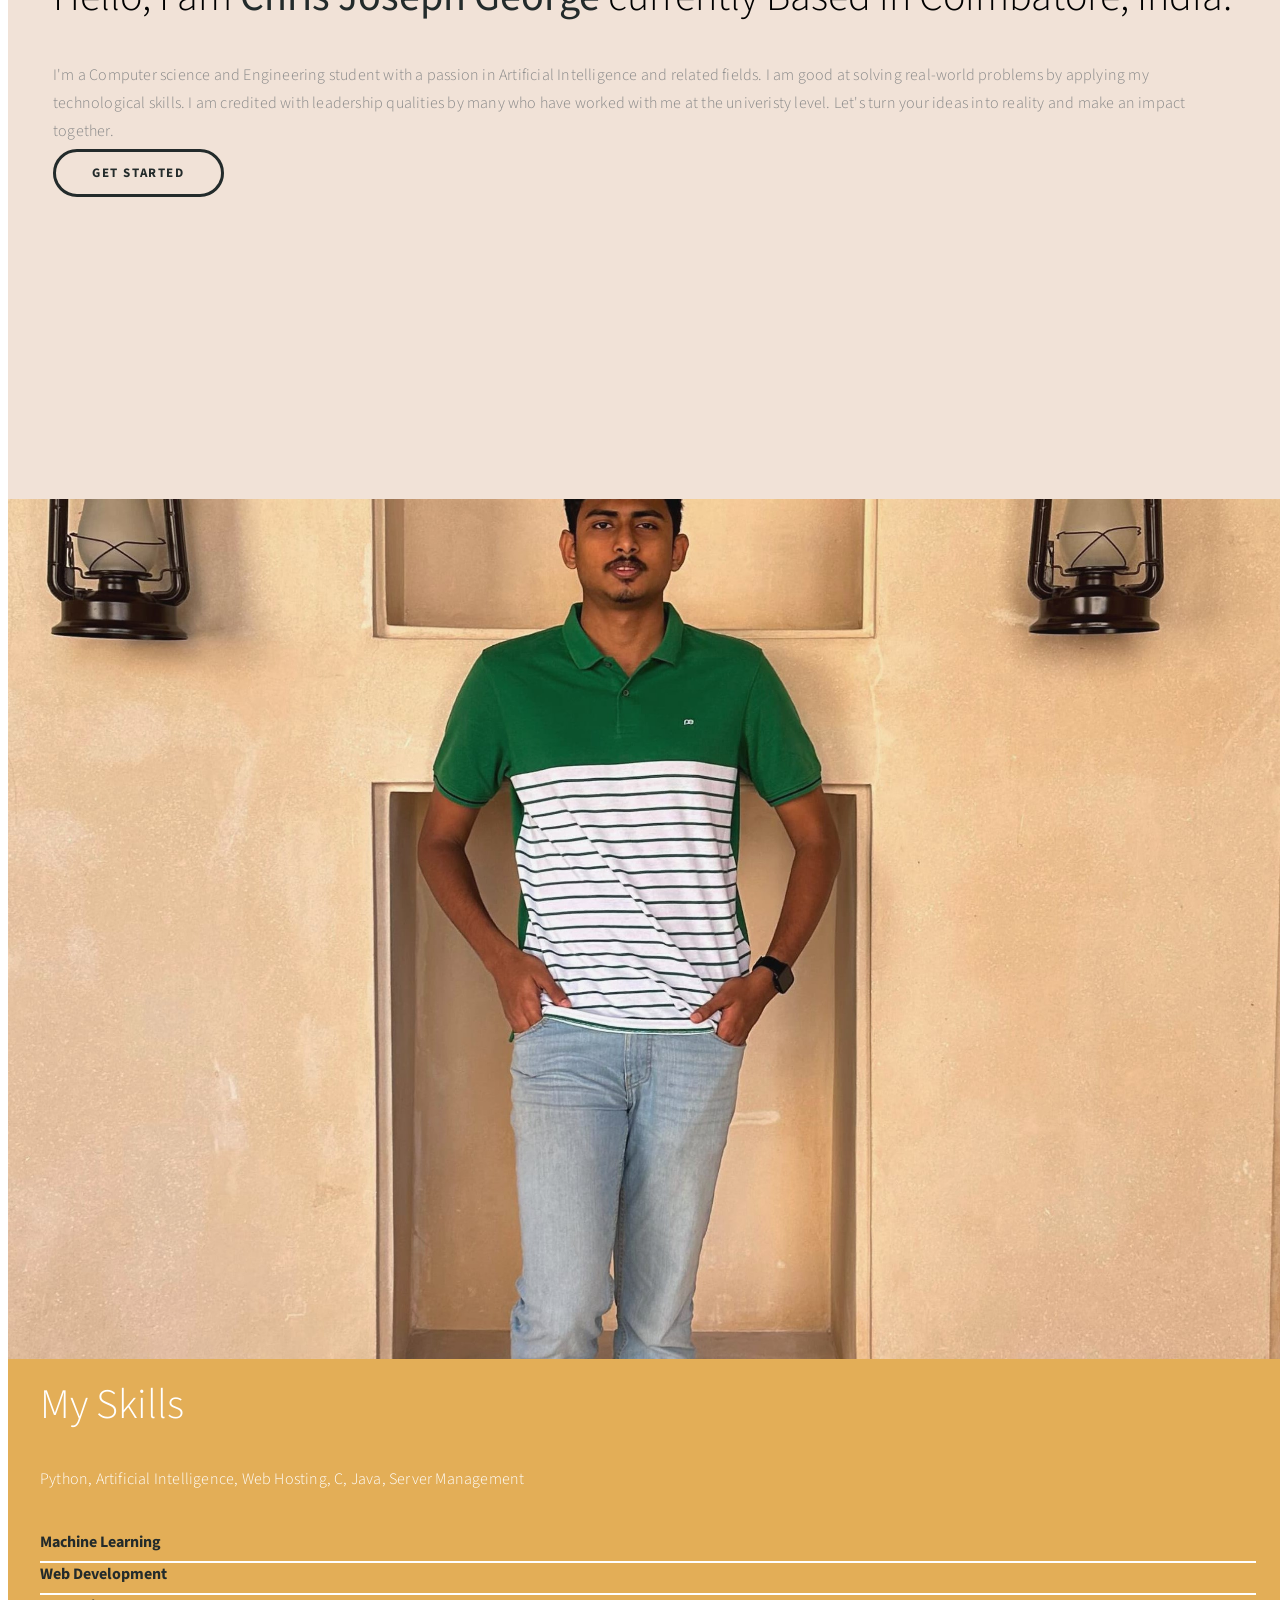
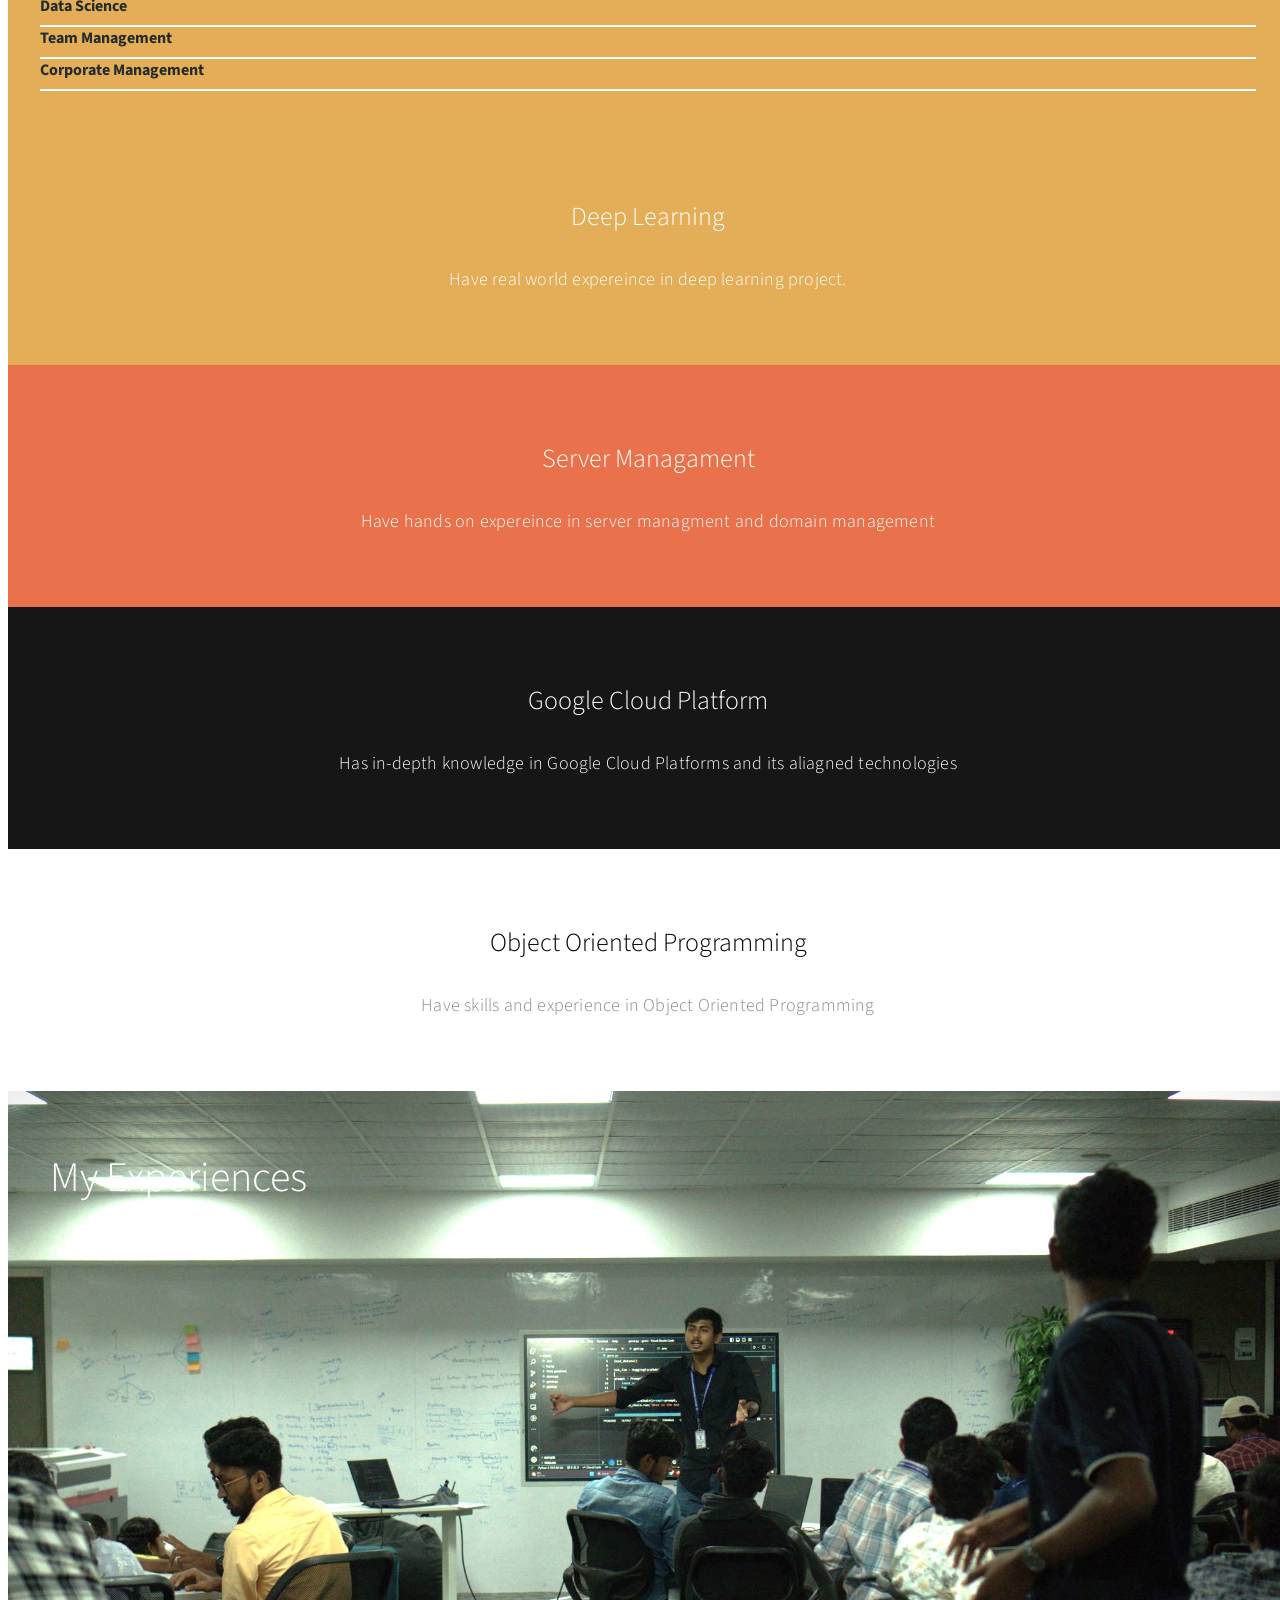
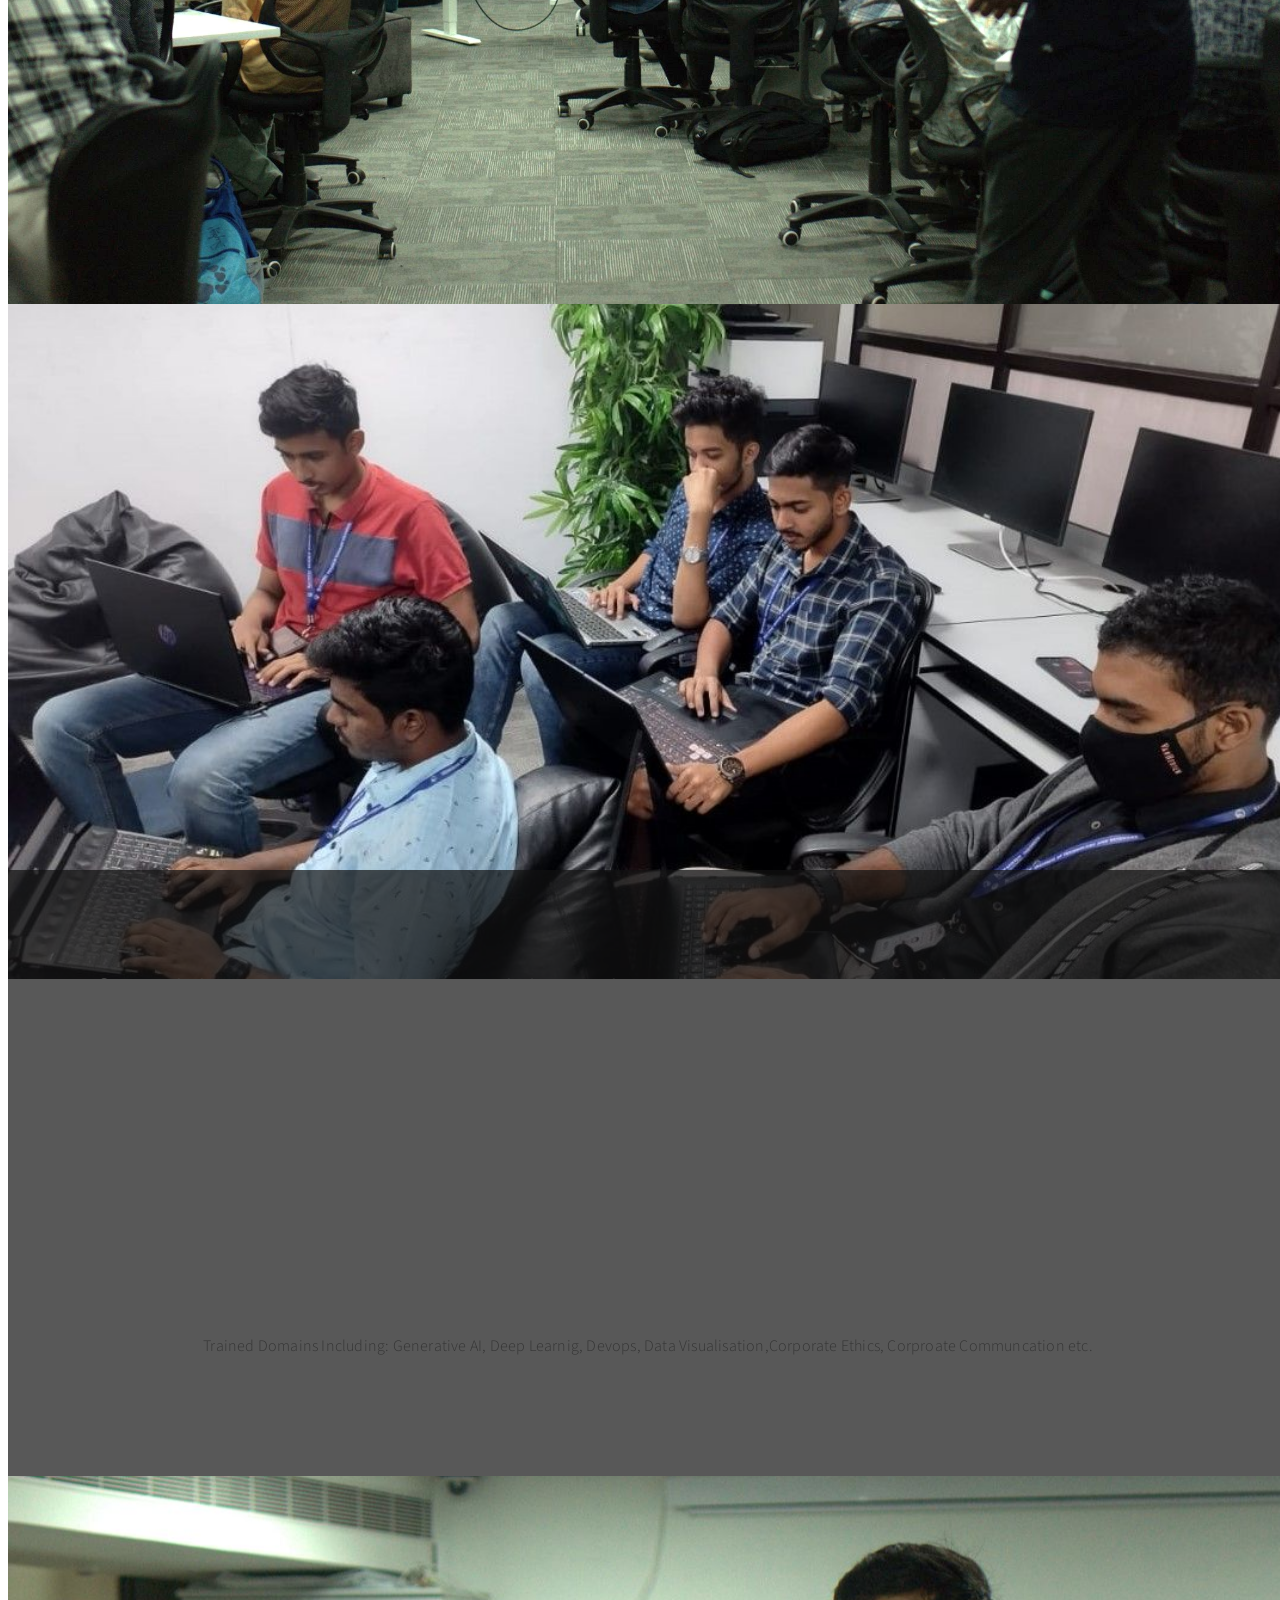
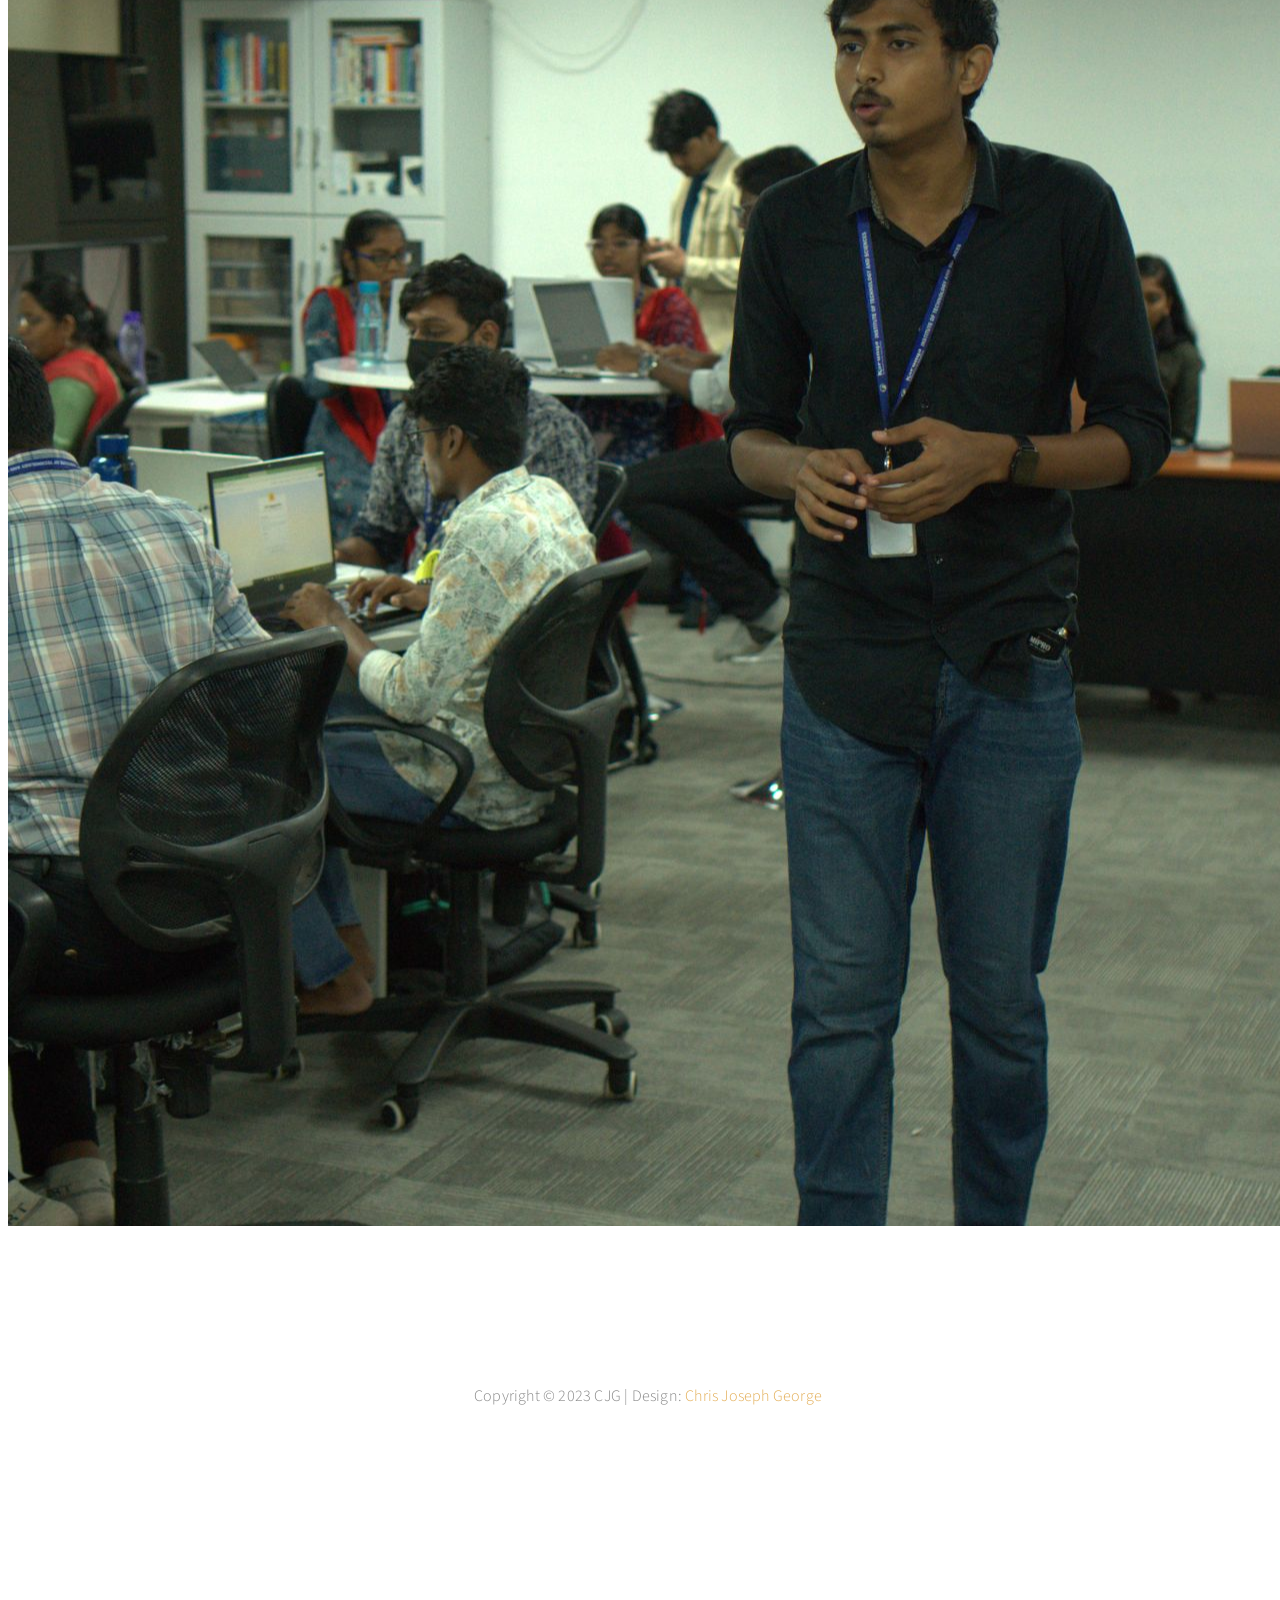
==== commit 4316afc9: "Update index.html" ====
--- a/index.html
+++ b/index.html
@@ -80,7 +80,7 @@
                               <h1 class="wow fadeInUp" data-wow-delay="0.6s">Hello, I am <strong>Chris Joseph George</strong> currently Based in Coimbatore, India.</h1>
                               <p class="wow fadeInUp" data-wow-delay="0.9s"> I'm a Computer science and Engineering student with a passion in Artificial Intelligence and related fields. I am good at solving real-world problems by applying my technological skills. I am credited with leadership qualities by many who have worked with me at the univeristy level. Let's turn your ideas into reality and make an impact together.
                                    
-                                   Let's turn your ideas into reality and make an impact together.</p>
+                              </p>
                               
                               <a href="#about" class="wow fadeInUp smoothScroll section-btn btn btn-success" data-wow-delay="1.4s">Get Started</a>
                               
@@ -259,7 +259,7 @@
                                    <i class="fa fa-laptop"></i>
                               </div>
                               <div class="media-body">
-                                   <h3 class="media-heading">GDSC Facilitator <small>September 2023 - Present</small></h3>
+                                   <h3 class="media-heading">GDSC Facilitator <small>September 2023 - March 2024</small></h3>
                                    <p class="color-white">As a facilitator, my duties are to drive the members of GSDC Karunya in learning and exploration of Google Cloud technologies.</p>
                               </div>
                          </div>
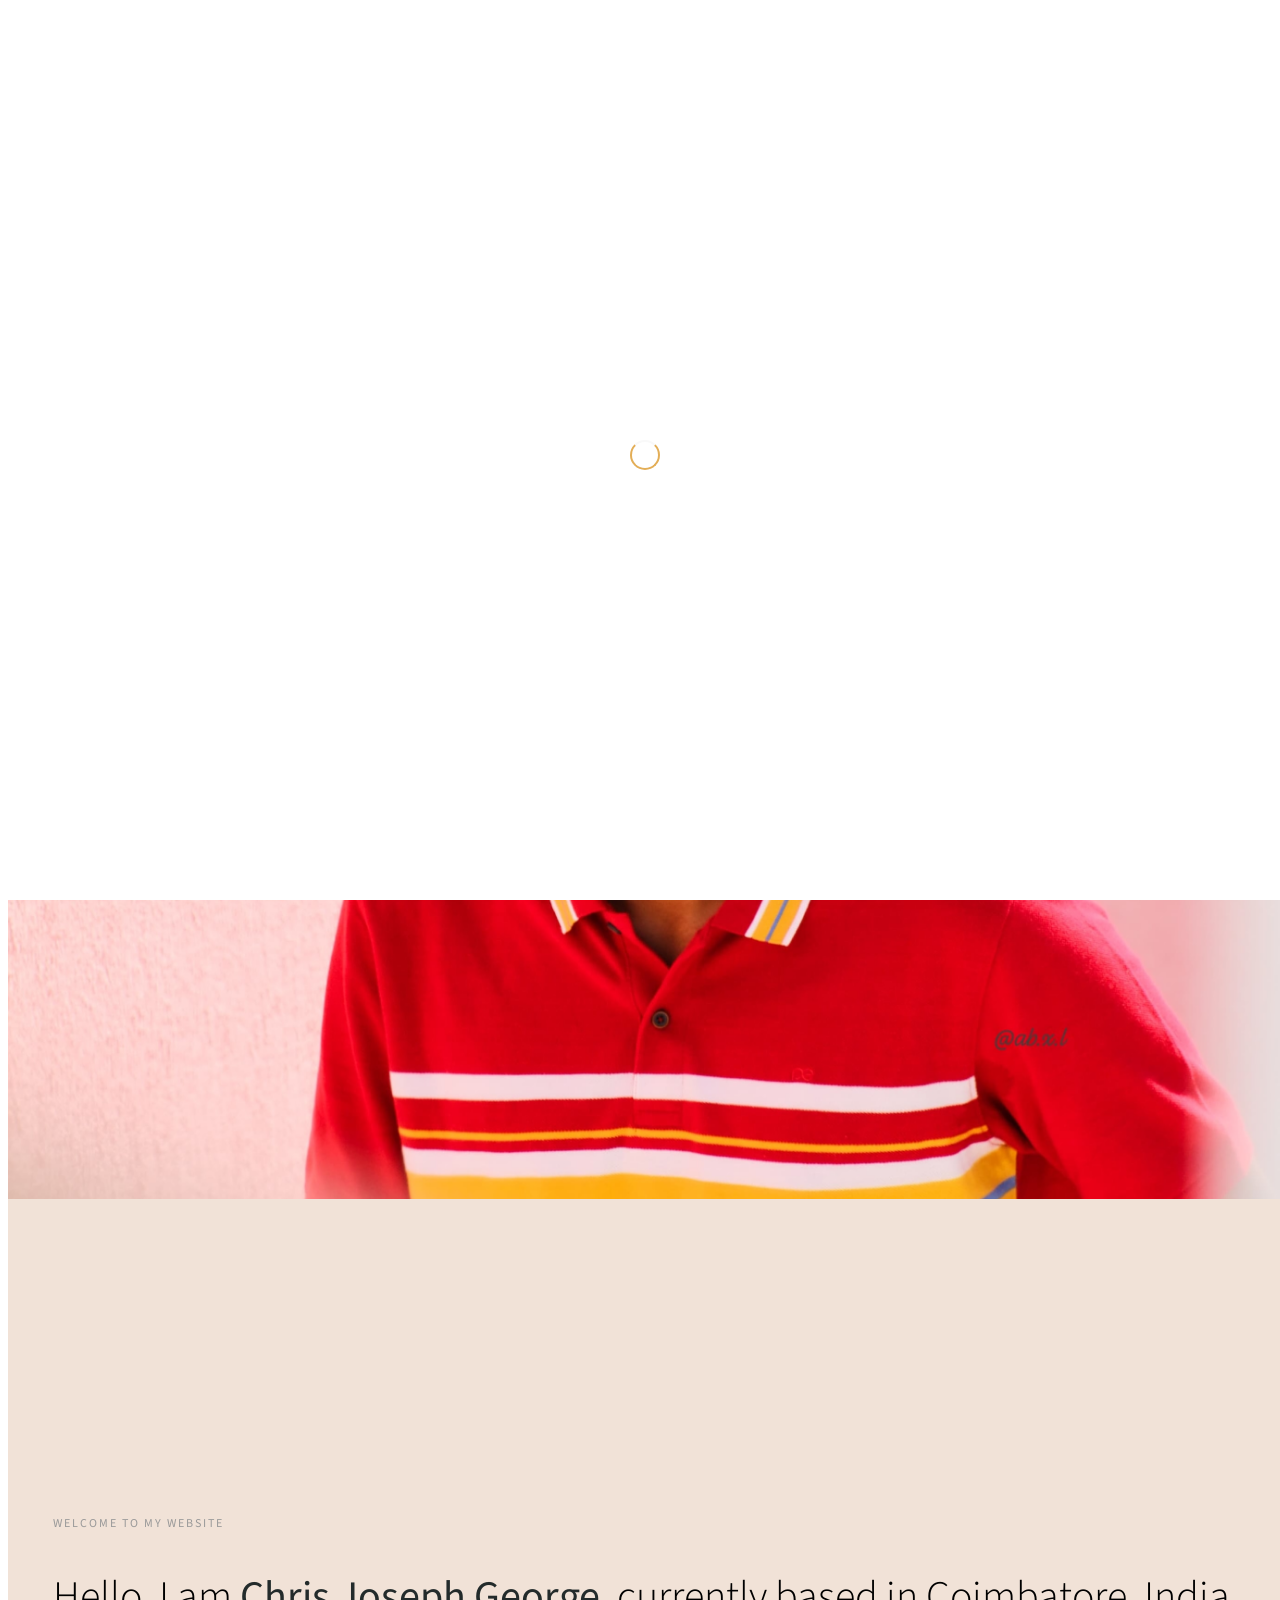
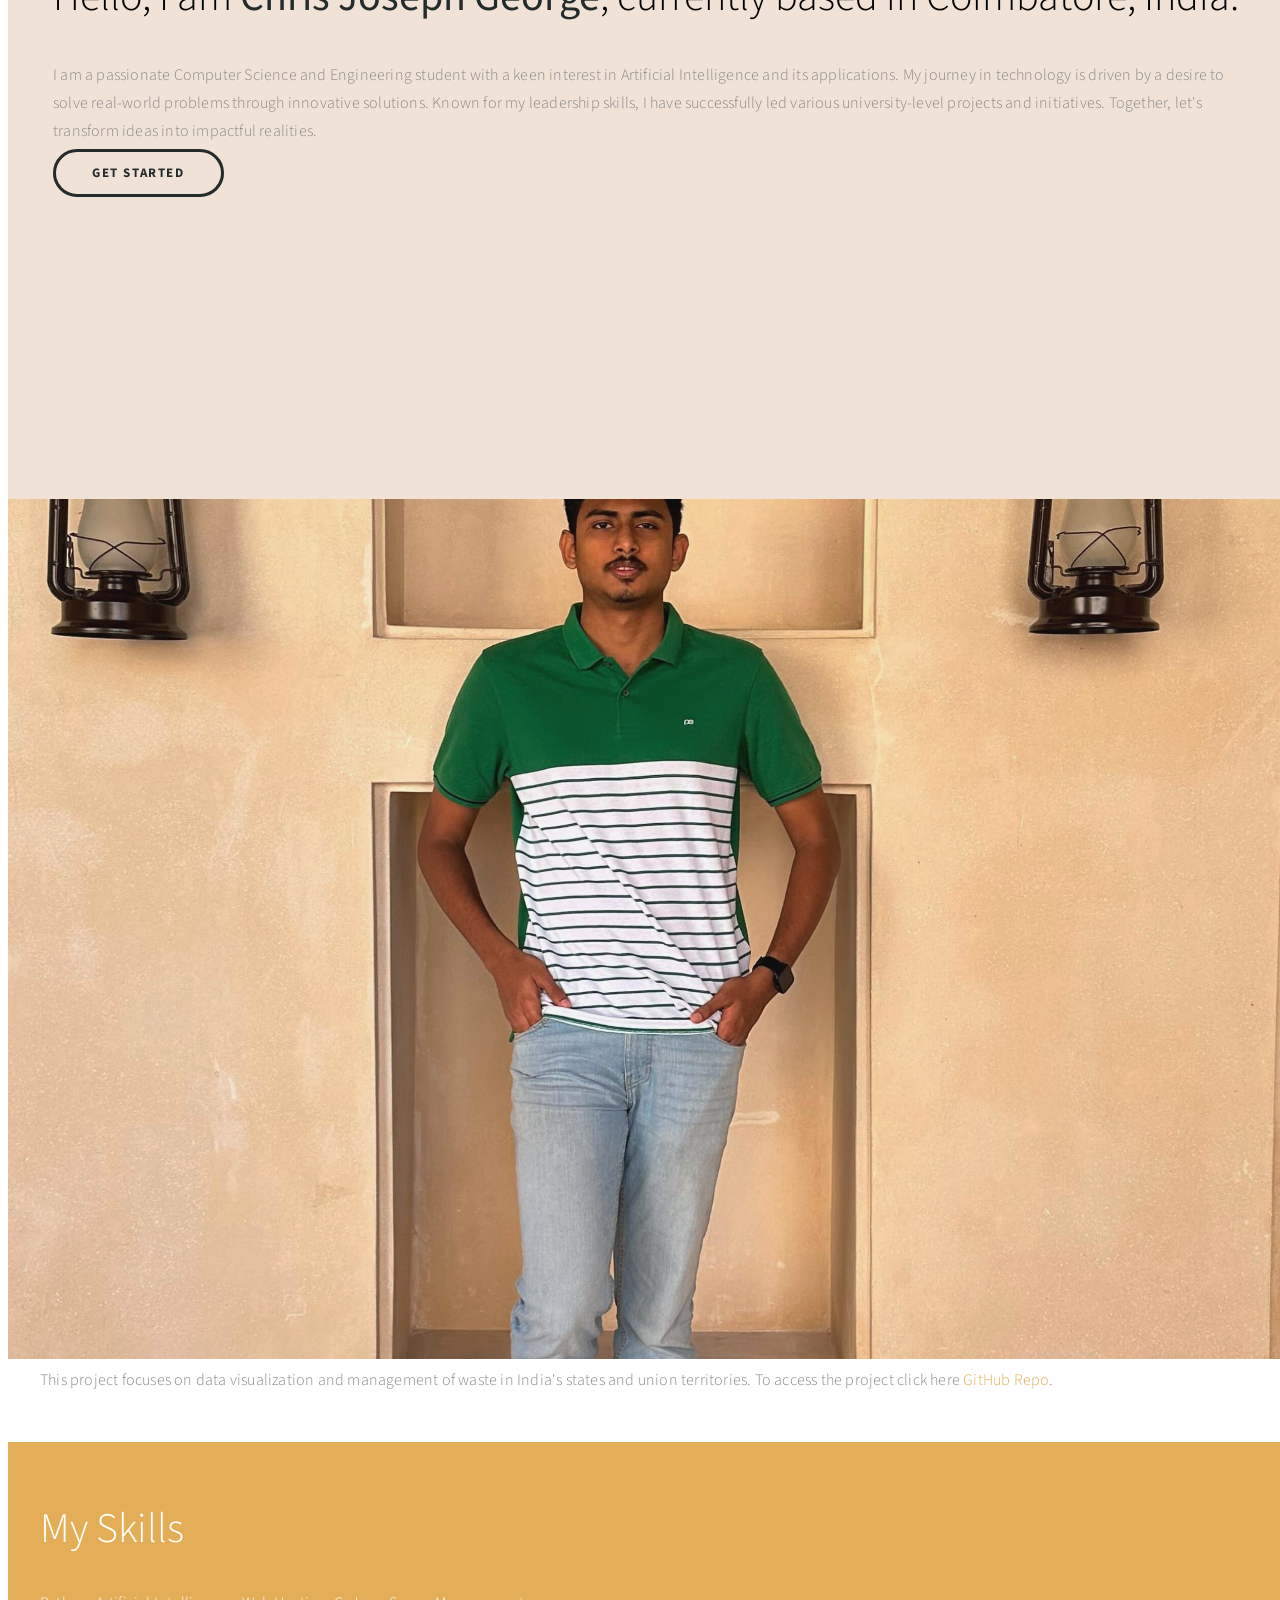
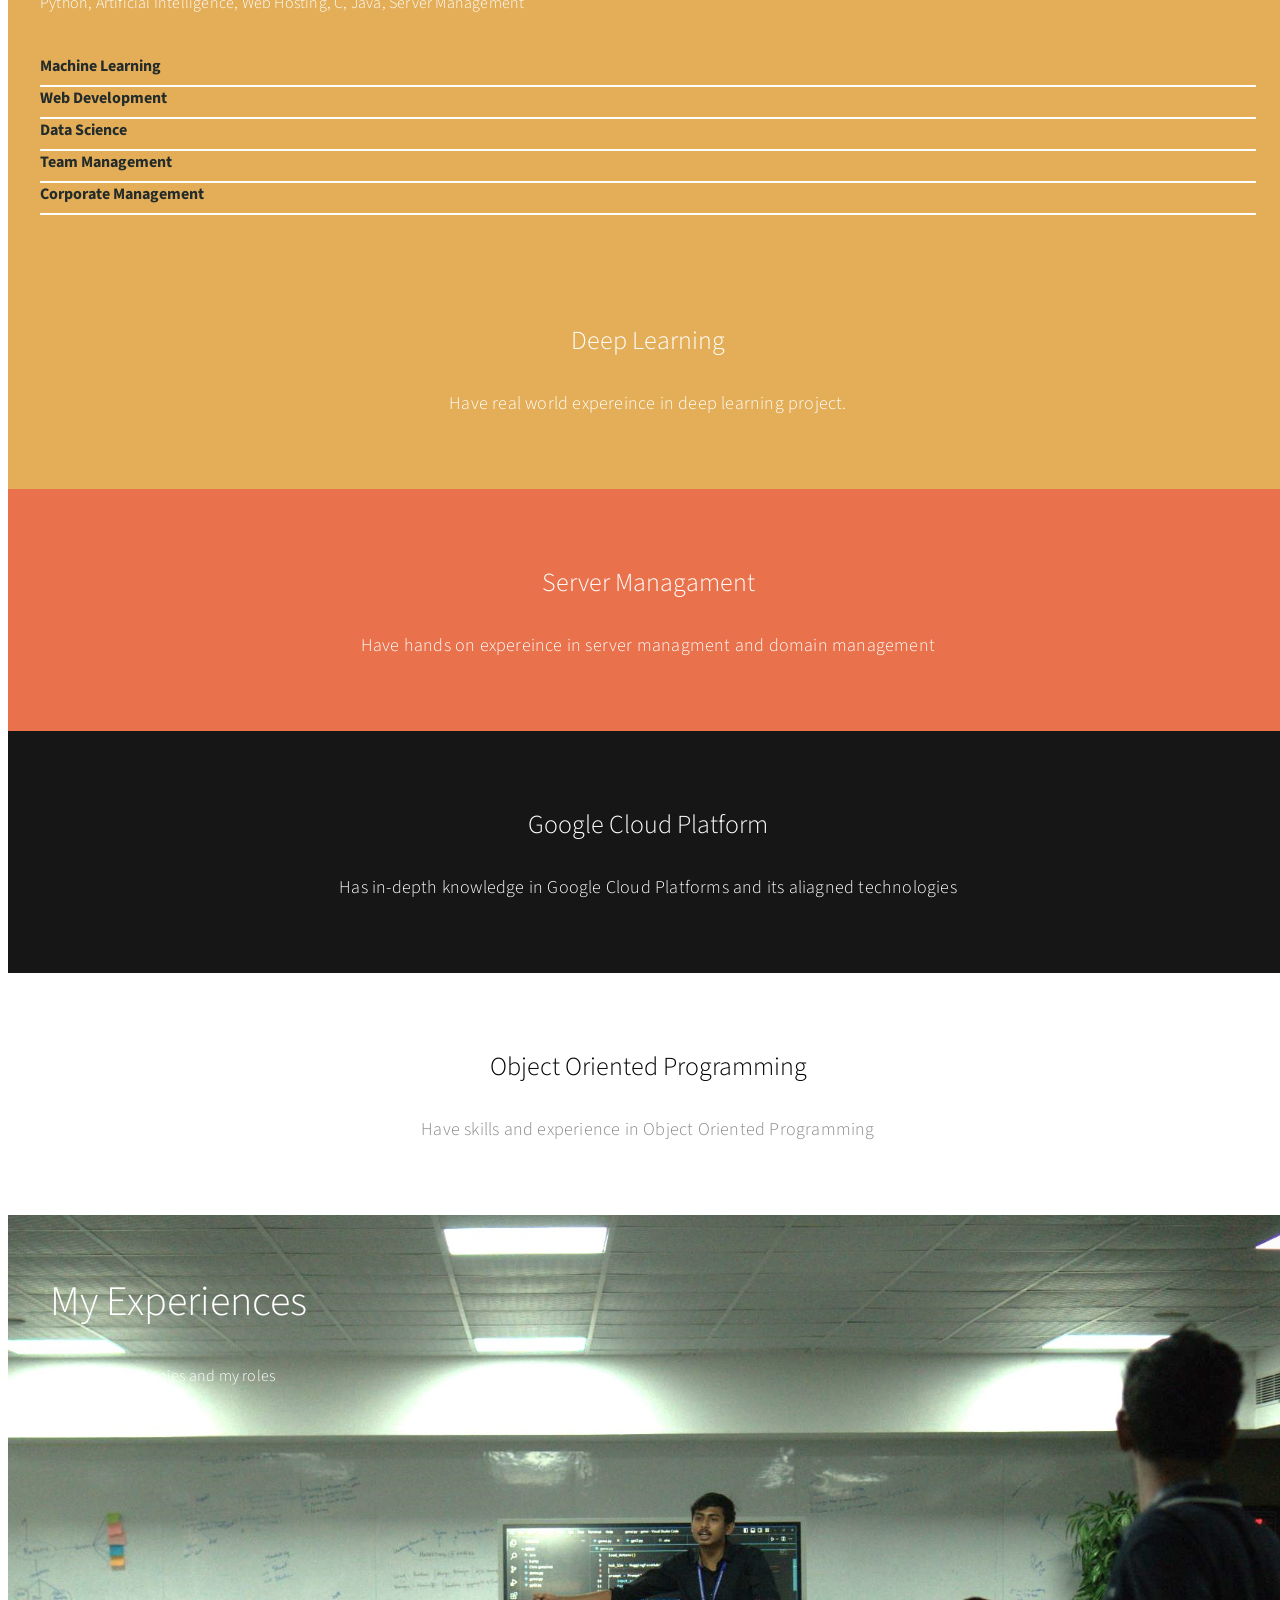
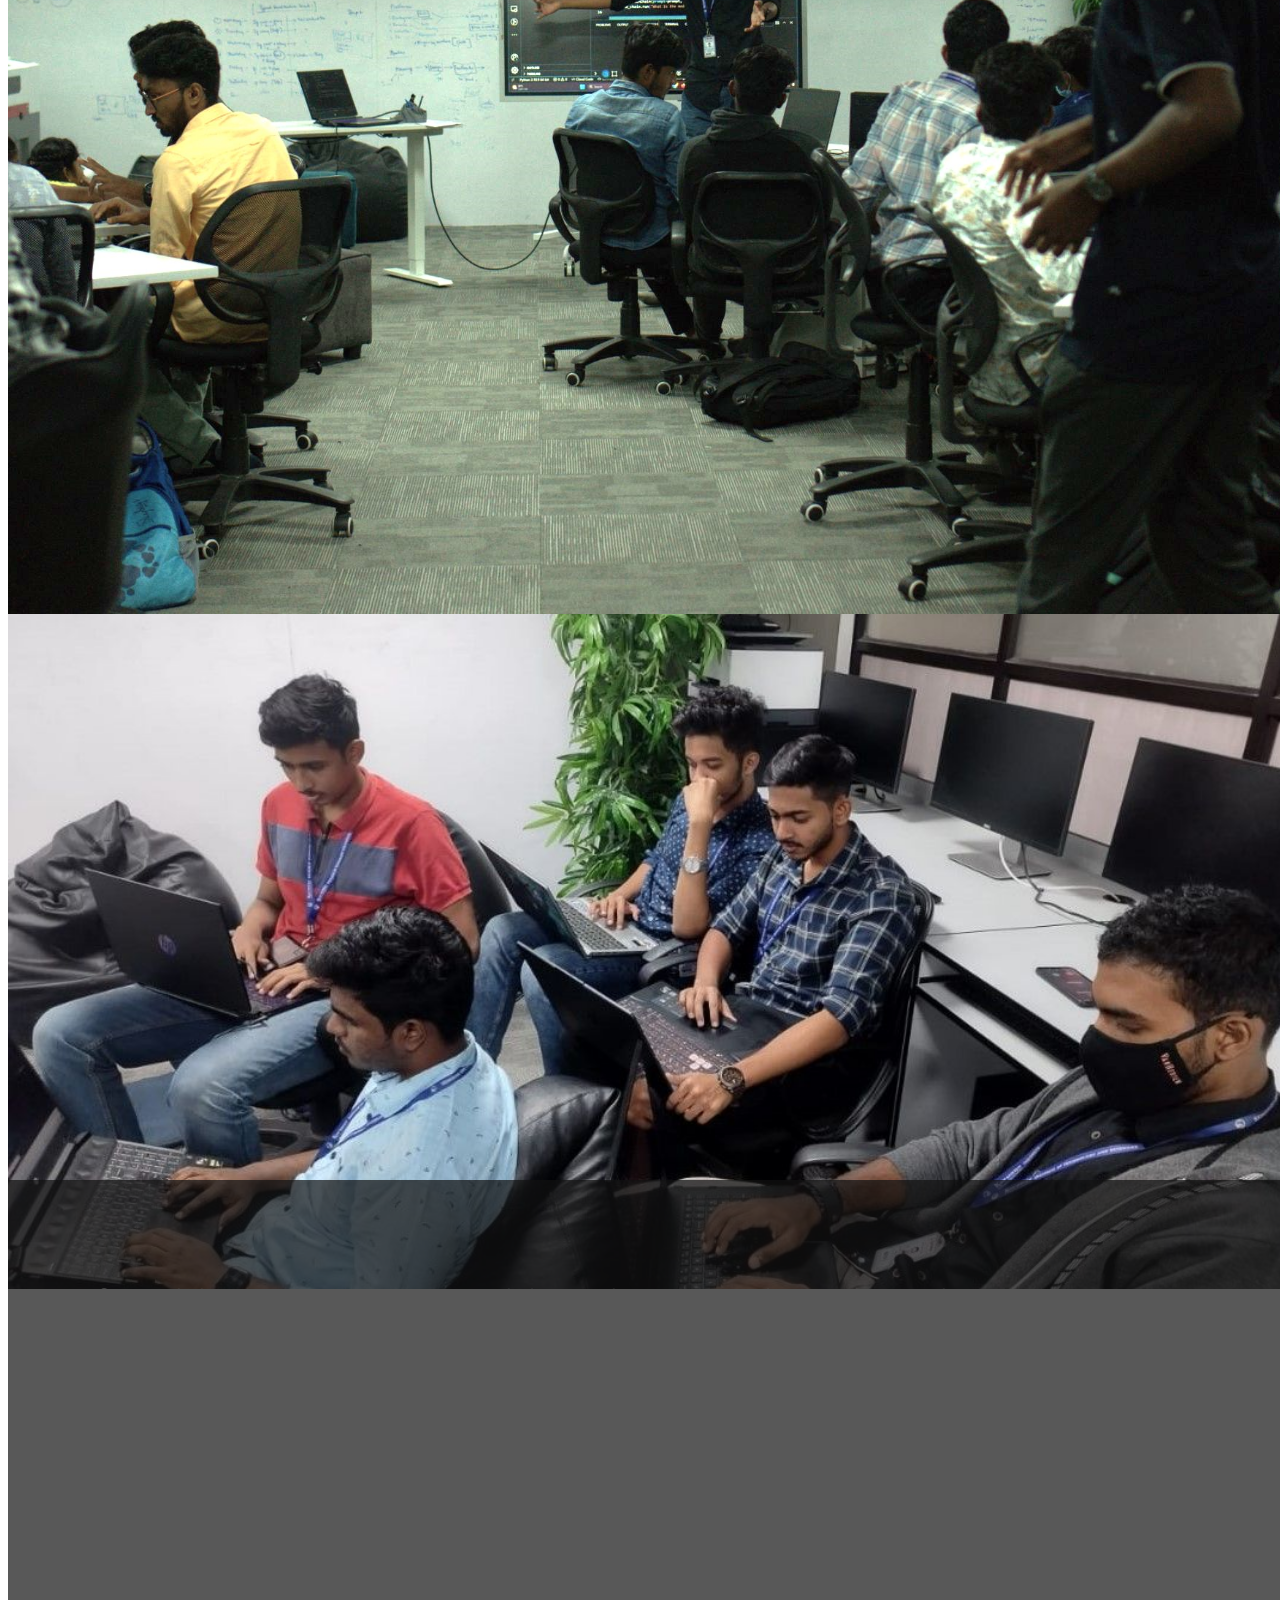
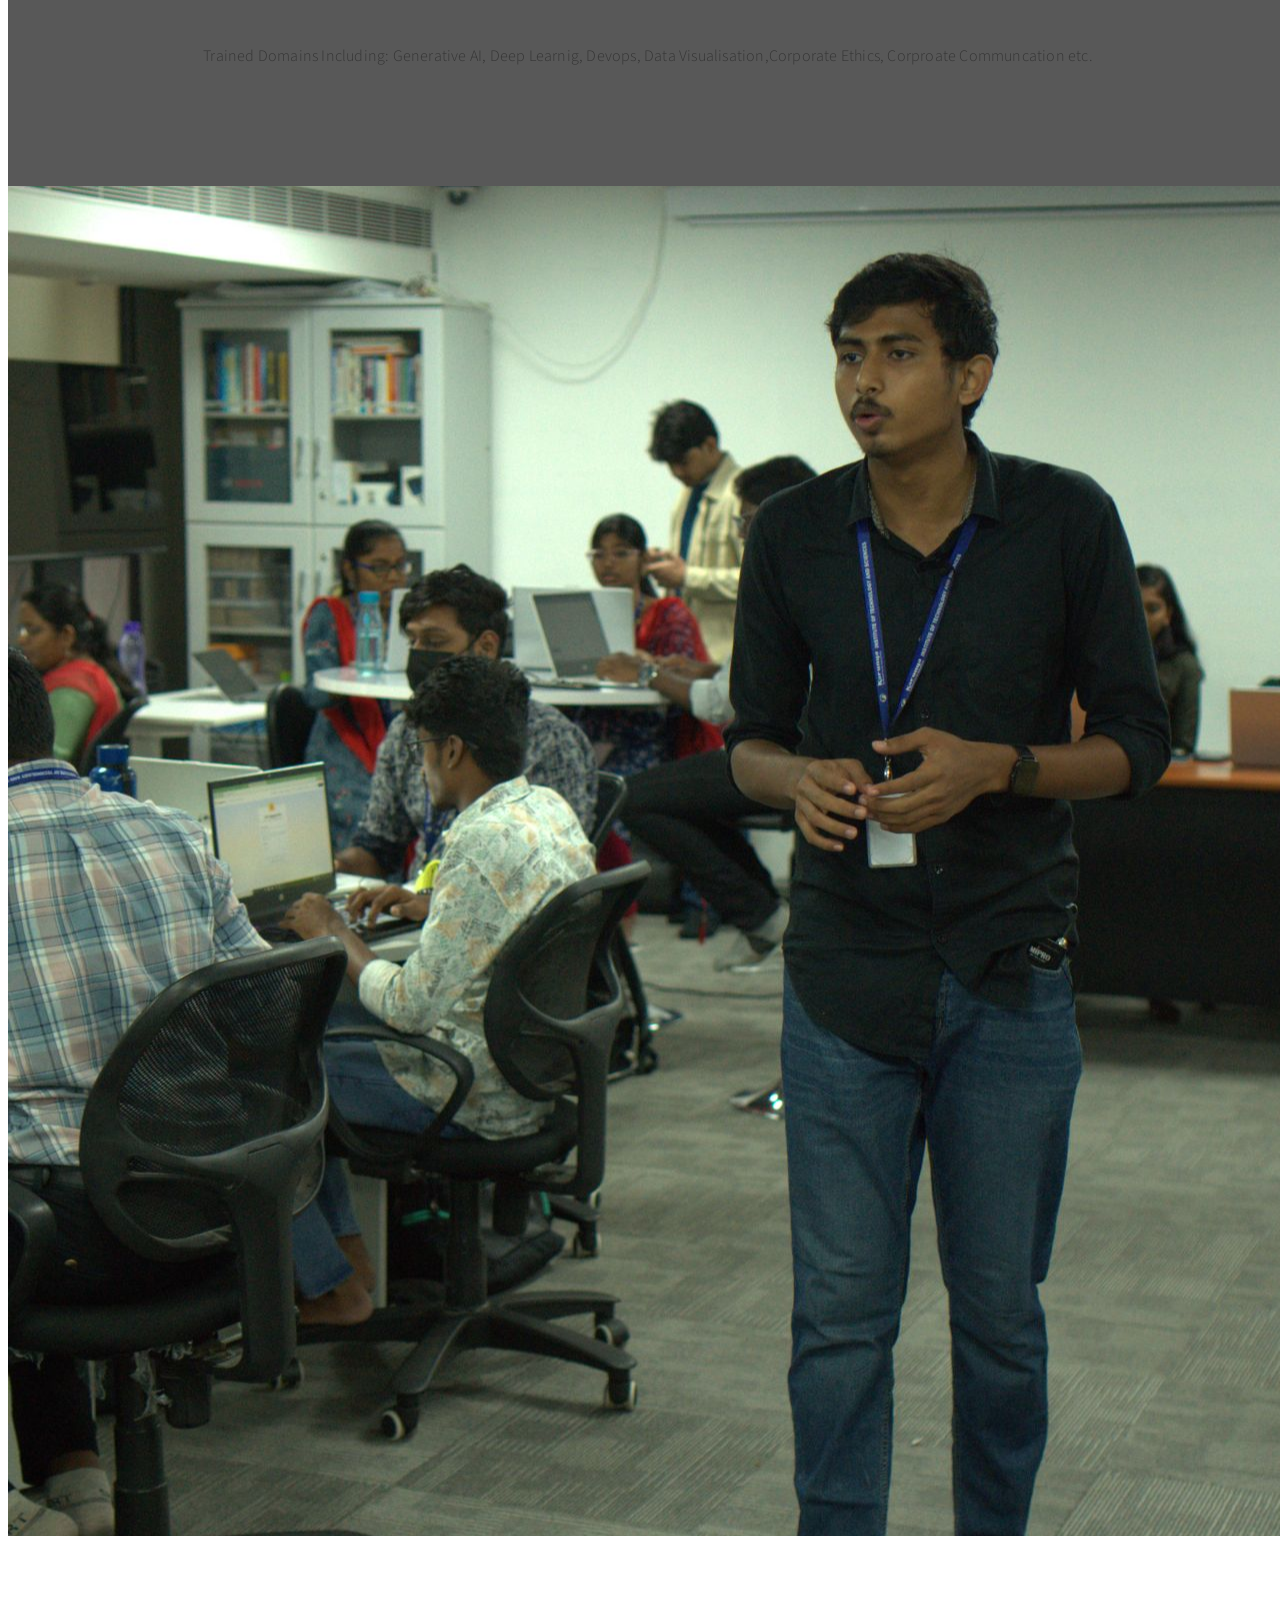
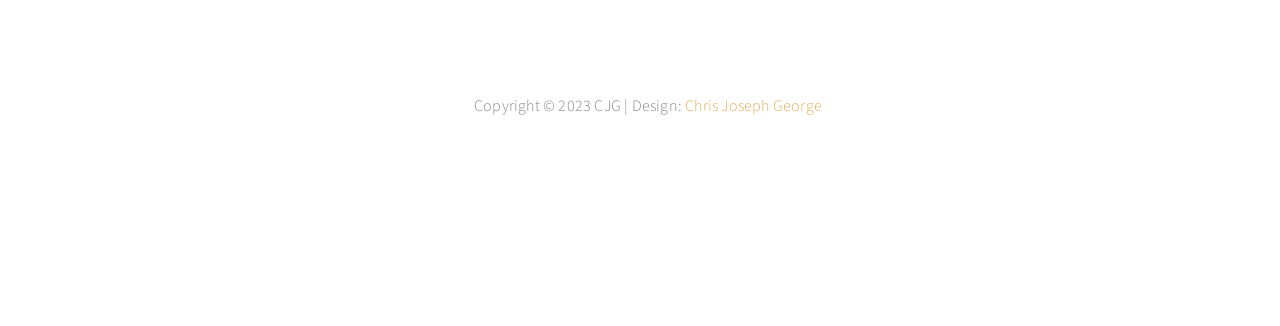
==== commit fc0d3a39: "Website Updation" ====
--- a/index.html
+++ b/index.html
@@ -9,7 +9,7 @@
 <meta name="author" content="templatemo">
 <meta name="viewport" content="width=device-width, initial-scale=1, maximum-scale=1">
 
-<title>Chris Joseph George Portfolio</title>
+<title>Chris Joseph George Portfolio Website</title>
 <!--
 Stimulus Template
 http://www.templatemo.com/tm-498-stimulus
@@ -76,10 +76,9 @@
                <div class="col-md-6 col-sm-6">
                     <div class="home-thumb">
                          <div class="section-title">
-                              <h4 class="wow fadeInUp" data-wow-delay="0.3s">welcome to my website</h4>
-                              <h1 class="wow fadeInUp" data-wow-delay="0.6s">Hello, I am <strong>Chris Joseph George</strong> currently Based in Coimbatore, India.</h1>
-                              <p class="wow fadeInUp" data-wow-delay="0.9s"> I'm a Computer science and Engineering student with a passion in Artificial Intelligence and related fields. I am good at solving real-world problems by applying my technological skills. I am credited with leadership qualities by many who have worked with me at the univeristy level. Let's turn your ideas into reality and make an impact together.
-                                   
+                              <h4 class="wow fadeInUp" data-wow-delay="0.3s">Welcome to my website</h4>
+                              <h1 class="wow fadeInUp" data-wow-delay="0.6s">Hello, I am <strong>Chris Joseph George</strong>, currently based in Coimbatore, India.</h1>
+                              <p class="wow fadeInUp" data-wow-delay="0.9s">I am a passionate Computer Science and Engineering student with a keen interest in Artificial Intelligence and its applications. My journey in technology is driven by a desire to solve real-world problems through innovative solutions. Known for my leadership skills, I have successfully led various university-level projects and initiatives. Together, let's transform ideas into impactful realities.
                               </p>
                               
                               <a href="#about" class="wow fadeInUp smoothScroll section-btn btn btn-success" data-wow-delay="1.4s">Get Started</a>
@@ -88,7 +87,6 @@
                     </div>
                </div>
 
-
           </div>
      </div>
 </section>
@@ -104,50 +102,54 @@
                  <div class="about-thumb">
                      <div class="wow fadeInUp section-title" data-wow-delay="0.4s">
                          <h1>Projects</h1>
-                         <p class="color-black"><strong>1. Heart Failure Prediction Model - AI For Healthcare</strong></p>
+                         <p class="color-black"><strong>1. Network Intruder Detection Using Explainable AI</strong></p>
                      </div>
                      <div class="wow fadeInUp" data-wow-delay="0.8s">
                          <p>
-                             Heart Failure Prediction Model is an AI for Healthcare project that can predict different cases of heart failure based on factors like Age, Sex, Heartbeat ratio, etc. To view the project click here <a
-                                 href="https://github.com/CJG1410/Heart-Failure-Prediction" target="_blank">GitHub Repo</a>.
-                         </p>
-                     </div>
- 
+                             This project involves the development of a network intrusion detection system utilizing Explainable AI techniques. The system includes the use of Lime library, decision tree, MLP classifier, random forest, Jupyter Notebook, and XGBoost. To view the project click here <a href="https://github.com/CJG1410/Network-Intrusion-Detection-System-Using-Explainable-AI-" target="_blank">GitHub Repo</a>.
+                         </p>
+                     </div>
+                     
                      <div class="wow fadeInUp" data-wow-delay="1.2s">
-                         <p class="color-black"><strong>2. Solar Power Monitoring System</strong></p>
-                         <p>
-                             Solar Power Monitoring system is an energy conservation IOT Model made by using ESP-32. To access the project click here <a href="https://github.com/CJG1410/IoT-Solar-Power-Monitoring-and-Management-System"
-                                 target="_blank">Github Repo</a>.
-                         </p>
-                     </div>
-                     <div class="wow fadeInUp" data-wow-delay="1.2s">
-                         <p class="color-black"><strong>3. Automated Parking System Using Arduino UNO and IR Sensor</strong></p>
-                         <p>
-                             This project won recognition as one of the top 10 projects in the university IoT competition. It involves the use of Arduino UNO and IR Sensors for an automated parking system. To access the project click here <a
-                                 href="https://github.com/CJG1410/Automated-Parking-System" target="_blank">Github Repo</a>.
-                         </p>
-                     </div>
-                     <div class="wow fadeInUp section-title" data-wow-delay="0.4s">
-                         <p class="color-sblack"><strong>4. K-Connect - Collaborative Server for Karunya Students</strong></p>
-                         <p>
-                             K-Connect is a collaborative server designed for Karunya Students, utilizing Mattermost, MySQL, and Google Cloud Platform. You can access the live site and view the project <a href="https://github.com/CJG1410/K-Connect"
-                                 target="_blank">unicollab.me</a>.
-                         </p>
-                     </div>
+                         <p class="color-black"><strong>2. Heart Failure Prediction Model - AI For Healthcare</strong></p>
+                         <p>
+                             Heart Failure Prediction Model is an AI for Healthcare project that can predict different cases of heart failure based on factors like Age, Sex, Heartbeat ratio, etc. To view the project click here <a href="https://github.com/CJG1410/Heart-Failure-Prediction" target="_blank">GitHub Repo</a>.
+                         </p>
+                     </div>
+ 
                      <div class="wow fadeInUp" data-wow-delay="1.6s">
-                         <p class="color-black"><strong>5. Data Visualization - Waste Management in Indian States and Union Territories</strong></p>
-                         <p>
-                             This project focuses on data visualization and management of waste in India's states and union territories. To access the project click here <a href="https://github.com/CJG1410/Data-Visvalisation-Tableau" target="_blank">GitHub
-                                 Repo</a>.</strong>
+                         <p class="color-black"><strong>3. Solar Power Monitoring System</strong></p>
+                         <p>
+                             Solar Power Monitoring system is an energy conservation IoT Model made by using ESP-32. To access the project click here <a href="https://github.com/CJG1410/IoT-Solar-Power-Monitoring-and-Management-System" target="_blank">Github Repo</a>.
+                         </p>
+                     </div>
+ 
+                     <div class="wow fadeInUp" data-wow-delay="2.0s">
+                         <p class="color-black"><strong>4. Automated Parking System Using Arduino UNO and IR Sensor</strong></p>
+                         <p>
+                             This project won recognition as one of the top 10 projects in the university IoT competition. It involves the use of Arduino UNO and IR Sensors for an automated parking system. To access the project click here <a href="https://github.com/CJG1410/Automated-Parking-System" target="_blank">Github Repo</a>.
+                         </p>
+                     </div>
+ 
+                     <div class="wow fadeInUp section-title" data-wow-delay="2.4s">
+                         <p class="color-black"><strong>5. K-Connect - Collaborative Server for Karunya Students</strong></p>
+                         <p>
+                             K-Connect is a collaborative server designed for Karunya Students, utilizing Mattermost, MySQL, and Google Cloud Platform. You can access the live site and view the project <a href="https://github.com/CJG1410/K-Connect" target="_blank">unicollab.me</a>.
+                         </p>
+                     </div>
+ 
+                     <div class="wow fadeInUp" data-wow-delay="2.8s">
+                         <p class="color-black"><strong>6. Data Visualization - Waste Management in Indian States and Union Territories</strong></p>
+                         <p>
+                             This project focuses on data visualization and management of waste in India's states and union territories. To access the project click here <a href="https://github.com/CJG1410/Data-Visvalisation-Tableau" target="_blank">GitHub Repo</a>.
                          </p>
                      </div>
                  </div>
              </div>
  
              <div class="col-md-3 col-sm-9">
-               <!-- Adjust the background-position property as needed -->
-               <div class="background-image about-img" style="height: 860px; background-size: cover; background-position: center bottom;"></div>
-           </div>
+                 <div class="background-image about-img" style="height: 860px; background-size: cover; background-position: center bottom;"></div>
+             </div>
  
              <div class="bg-yellow col-md-2 col-sm-12">
                  <div class="skill-thumb">
@@ -179,7 +181,7 @@
                          <div class="progress">
                              <div class="progress-bar progress-bar-primary" role="progressbar" aria-valuenow="70" aria-valuemin="0" aria-valuemax="100" style="width: 90%;"></div>
                          </div>
-                         <strong>Corporate Management </strong>
+                         <strong>Corporate Management</strong>
                          <span class="color-white pull-right"></span>
                          <div class="progress">
                              <div class="progress-bar progress-bar-primary" role="progressbar" aria-valuenow="70" aria-valuemin="0" aria-valuemax="100" style="width: 80%;"></div>
@@ -236,7 +238,6 @@
      </div>
 </section>
 
-
 <!-- Experience Section -->
 
 <section id="experience" class="parallax-section">
@@ -244,7 +245,7 @@
           <div class="row">
 
                <div class="col-md-6 col-sm-6">
-                    <div class="background-image experience-img"></div>
+                    <div class="background-image experience-img" style="height: 100%; width: 100%; background-size: cover;"></div>
                </div>
 
                <div class="col-md-6 col-sm-6">
@@ -259,29 +260,39 @@
                                    <i class="fa fa-laptop"></i>
                               </div>
                               <div class="media-body">
+                                   <h3 class="media-heading">Software Intern - Chillar Payment Solutions Pvt Ltd <small>May 2024 - June 2024</small></h3>
+                                   <p class="color-white">Assisted the team in various frontend and backend aspects. Gained experience in fintech software development, focusing on payment solutions.</p>
+                              </div>
+                         </div>
+
+                         <div class="wow fadeInUp color-white media" data-wow-delay="1.6s">
+                              <div class="media-object media-left">
+                                   <i class="fa fa-laptop"></i>
+                              </div>
+                              <div class="media-body">
                                    <h3 class="media-heading">GDSC Facilitator <small>September 2023 - March 2024</small></h3>
                                    <p class="color-white">As a facilitator, my duties are to drive the members of GSDC Karunya in learning and exploration of Google Cloud technologies.</p>
                               </div>
                          </div>
 
-                         <div class="wow fadeInUp color-white media" data-wow-delay="1.6s">
-                              <div class="media-object media-left">
-                                   <i class="fa fa-laptop"></i>
-                              </div>
-                              <div class="media-body">
-                                   <h3 class="media-heading">Senior Corporate Relations Coordinator - Ecell Karunya <small>November 2022 - Present</small></h3>
-                                   <p class="color-white">To build a corporate network outside Karunya University. Create and maintain databases of start-ups for different purposes.</p>
+                         <div class="wow fadeInUp color-white media" data-wow-delay="2.0s">
+                              <div class="media-object media-left">
+                                   <i class="fa fa-laptop"></i>
+                              </div>
+                              <div class="media-body">
+                                   <h3 class="media-heading">Senior Corporate Relations Coordinator - Ecell Karunya <small>November 2022 - July 2024</small></h3>
+                                   <p class="color-white">Built a corporate network outside Karunya University. Created and maintained databases of start-ups for various purposes.</p>
                               </div>
                               
                          </div>
                          
-                         <div class="wow fadeInUp color-white media" data-wow-delay="2.0s">
-                              <div class="media-object media-left">
-                                   <i class="fa fa-laptop"></i>
-                              </div>
-                              <div class="media-body">
-                                   <h3 class="media-heading">Core Team Member - KHacks <small>November 2022 - Present</small></h3>
-                                   <p class="color-white">To provide technical support to students. To conduct workshops and projects on leading industrial domains like AI, DevOps, IoT, Robotics, etc.</p>
+                         <div class="wow fadeInUp color-white media" data-wow-delay="2.4s">
+                              <div class="media-object media-left">
+                                   <i class="fa fa-laptop"></i>
+                              </div>
+                              <div class="media-body">
+                                   <h3 class="media-heading">Core Team Member - KHacks <small>November 2022 - July 2024</small></h3>
+                                   <p class="color-white">Provided technical support to students. Conducted workshops and projects on leading industrial domains like AI, DevOps, IoT, Robotics, etc.</p>
                               </div>
                          </div>
 
@@ -291,8 +302,6 @@
           </div>
      </div>
 </section>
-
-
 <!-- Education Section -->
 
 <section id="education" class="parallax-section">
@@ -357,7 +366,6 @@
      </div>
 </section>
 
-
 <!-- Contact Section -->
 <section id="contact" class="parallax-section">
      <div class="container">
@@ -367,33 +375,32 @@
                  <div class="contact-form">
                      <div class="wow fadeInUp section-title" data-wow-delay="0.2s">
                          <h1 class="color-white">Get in Touch</h1>
-                         <p class="color-white">Send me a message below to connect directly.</p>
+                         <p class="color-white">Have a question or want to work together? Drop me a message!</p>
                      </div>
  
                      <div id="contact-form">
                          <form action="https://formspree.io/f/xeqbvykg" method="POST">
                              <div class="form-group">
                                  <label for="email">
-                                     <i class="fa fa-envelope"></i>
+                                     <i class=""></i>
                                  </label>
-                                 <input type="email" name="email" id="email" placeholder="Your Email">
+                                 <input type="email" name="email" id="email" class="form-control stylish-input" placeholder="Your Email" required>
                              </div>
                              <div class="form-group">
                                  <label for="name">
-                                     <i class="fa fa-user"></i>
+                                     <i class=""></i>
                                  </label>
-                                 <input type="text" name="Name" id="name" placeholder="Your Name">
+                                 <input type="text" name="name" id="name" class="form-control stylish-input" placeholder="Your Name" required>
                              </div>
                              <div class="form-group">
                                  <label for="message">
-                                     <i class="fa fa-pencil"></i>
+                                     <i class=""></i>
                                  </label>
-                                 <textarea name="message" id="message" placeholder="Your Message"></textarea>
+                                 <textarea name="message" id="message" class="form-control stylish-input" placeholder="Your Message" required></textarea>
                              </div>
-                             <button type="submit">Send Message</button>
+                             <button type="submit" class="btn btn-success btn-lg btn-block">Send Message</button>
                          </form>
                      </div>
- 
                  </div>
              </div>
  
@@ -404,50 +411,79 @@
              <div class="bg-dark col-md-3 col-sm-6">
                  <div class="contact-thumb">
                      <div class="wow fadeInUp contact-info" data-wow-delay="0.6s">
- 
-                     </div>
- 
-                     <div class="wow fadeInUp contact-info" data-wow-delay="0.8s">
                          <h3 class="color-white">Contact Details</h3>
-                         <p><i class="fa fa-phone"></i> 8281290223</p>
-                         <p><i class="fa fa-envelope-o"></i> <a href="mailto:chrisjosephgeorge@gmail.com"
-                                 class="color-white">chrisjosephgeorge@gmail.com</a></p>
-                         <p><i class="fa fa-linkedin"></i> <a
-                                 href="https://www.linkedin.com/in/chris-joseph-george/" class="color-white">LinkedIn
-                                 Profile</a></p>
-                     </div>
- 
+                         <p><i class="fa fa-phone"></i> +91 82812 90223</p>
+                         <p><i class="fa fa-envelope-o"></i> <a href="mailto:chrisjosephgeorge@gmail.com" class="color-white">chrisjosephgeorge@gmail.com</a></p>
+                         <p><i class="fa fa-linkedin"></i> <a href="https://www.linkedin.com/in/chris-joseph-george/" class="color-white">LinkedIn Profile</a></p>
+                     </div>
+ 
+                     <div class="wow fadeInUp social-info" data-wow-delay="1s">
+                         <h3 class="color-white">Follow Me</h3>
+                         <ul class="social-icon">
+                             <li><a href="https://twitter.com/chrisjg1014" class="fa fa-twitter"></a></li>
+                             <li><a href="https://www.linkedin.com/in/chris-joseph-george/" class="fa fa-linkedin"></a></li>
+                             <li><a href="https://www.instagram.com/chrisjosephgeorge/" class="fa fa-instagram"></a></li>
+                         </ul>
+                     </div>
                  </div>
              </div>
  
          </div>
      </div>
  </section>
-  
-<!-- Footer Section -->
-
-<footer>
-	<div class="container">
-		
-               <div class="col-md-12 col-sm-12">
-                    <div class="wow fadeInUp footer-copyright" data-wow-delay=".8s">
-                         <p>Copyright &copy; 2023 CJG
-                    
-                    | Design: <a href="http://www.google.com/+templatemo" target="_parent">Chris Joseph George</a></p>
-                    </div>
-				<ul class="wow fadeInUp social-icon" data-wow-delay="2s">
-     
-                         <li><a href="https://twitter.com/chrisjg1014" class="fa fa-twitter"></a></li>
-                         <li><a href="chrisjosephegeorge@gmail.com" class="fa fa-google"></a></li>
-                         <li><a href="https://www.instagram.com/chrisjosephgeorge/" class="fa fa-instagram"></a></li>
-                         
-                    </ul>
-               </div>
-			
-		</div>
-	</div>
-</footer>
-
+ 
+ <!-- Footer Section -->
+ <footer>
+     <div class="container">
+         <div class="row">
+             <div class="col-md-12 col-sm-12">
+                 <div class="wow fadeInUp footer-copyright" data-wow-delay=".8s">
+                     <p>Copyright &copy; 2023 CJG
+                     | Design: <a href="https://github.com/CJG1410" target="_parent">Chris Joseph George</a></p>
+                 </div>
+                 <ul class="wow fadeInUp social-icon" data-wow-delay="2s">
+                     <li><a href="https://twitter.com/chrisjg1014" class="fa fa-twitter"></a></li>
+                     <li><a href="https://www.linkedin.com/in/chris-joseph-george/" class="fa fa-linkedin"></a></li>
+                     <li><a href="https://www.instagram.com/chrisjosephgeorge/" class="fa fa-instagram"></a></li>
+                 </ul>
+             </div>
+         </div>
+     </div>
+ </footer>
+ 
+ <!-- Custom CSS -->
+ <style>
+     .form-control.stylish-input {
+         background-color: #f7f7f7;
+         border: none;
+         border-radius: 30px;
+         box-shadow: 0 4px 8px rgba(0, 0, 0, 0.1);
+         padding: 15px 20px;
+         font-size: 16px;
+         transition: all 0.3s ease-in-out;
+     }
+ 
+     .form-control.stylish-input:focus {
+         background-color: #fff;
+         box-shadow: 0 4px 12px rgba(0, 0, 0, 0.2);
+         outline: none;
+     }
+ 
+     .form-group label i {
+         font-size: 20px;
+         color: #ccc;
+         position: absolute;
+         top: 50%;
+         left: 15px;
+         transform: translateY(-50%);
+         transition: color 0.3s ease-in-out;
+     }
+ 
+     .form-control.stylish-input:focus + label i {
+         color: #777;
+     }
+ </style>
+ 
 <!-- SCRIPTS -->
 
 <script src="js/jquery.js"></script>
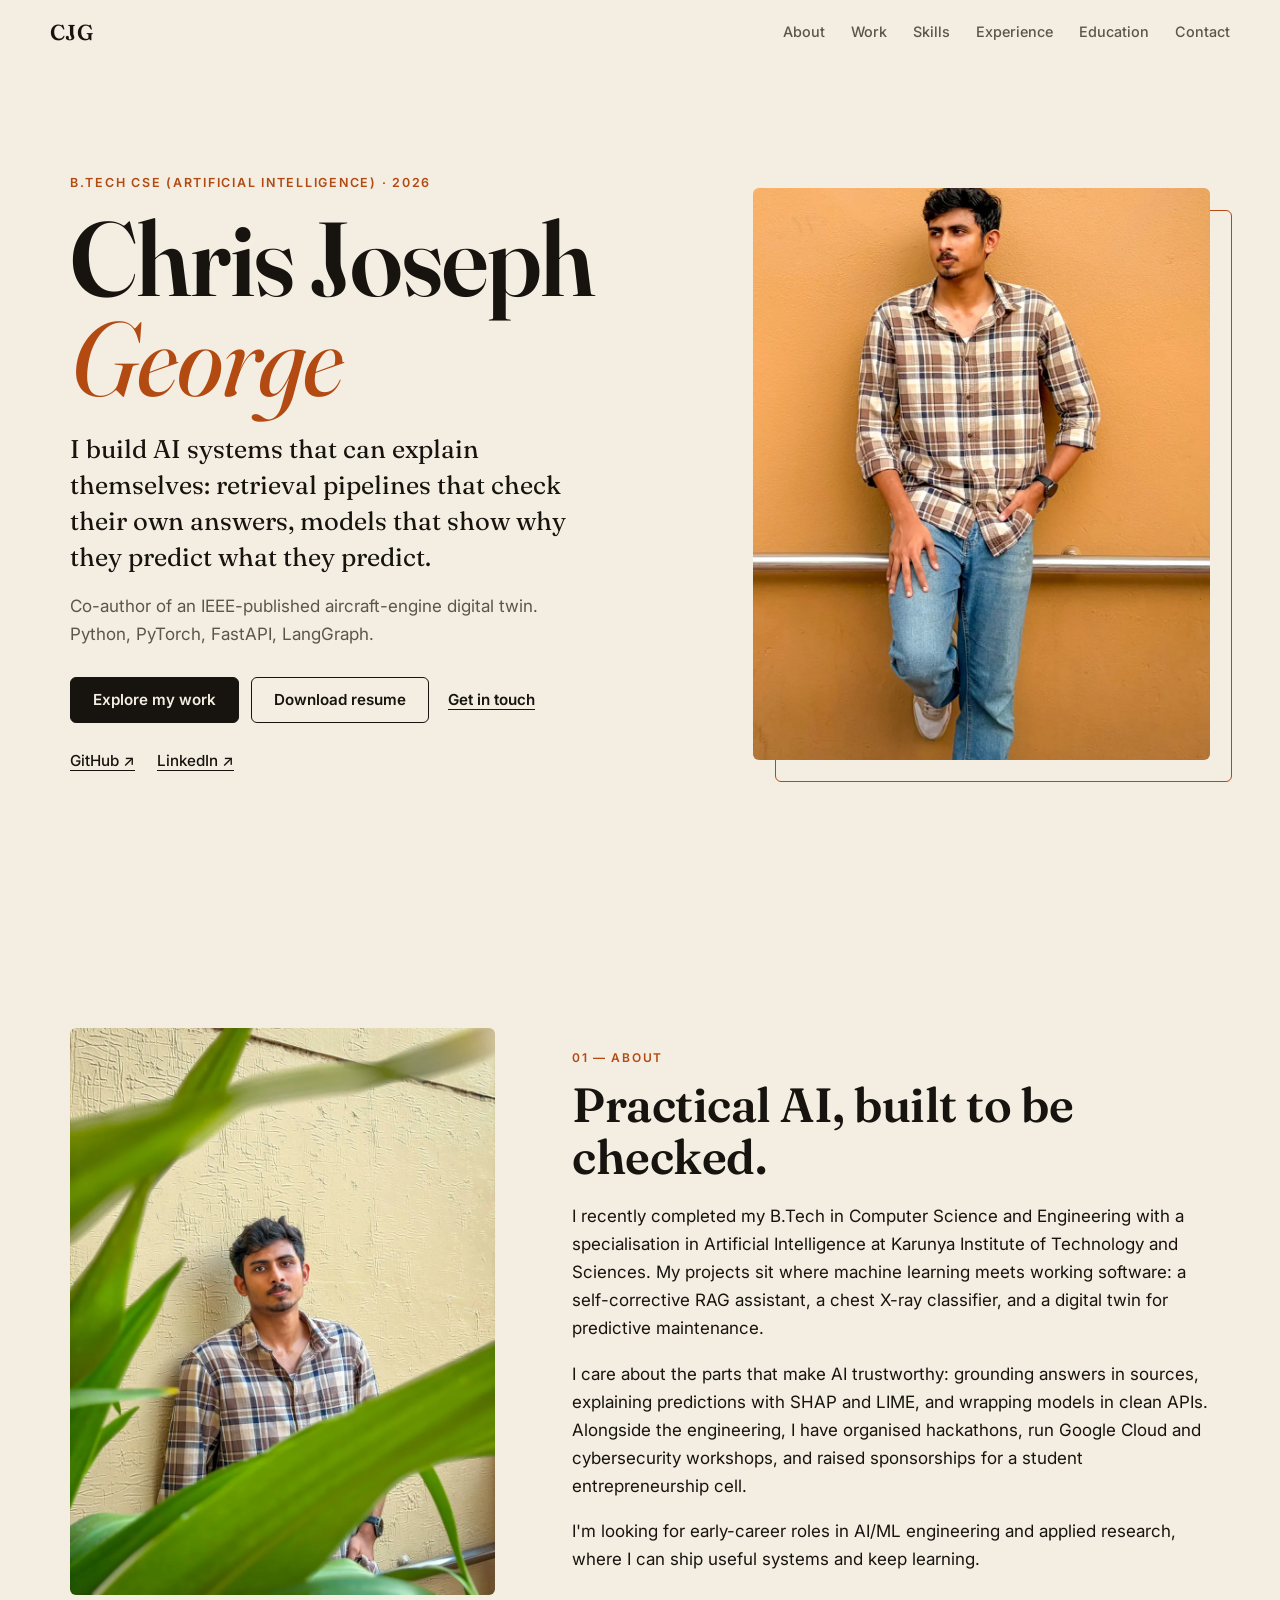
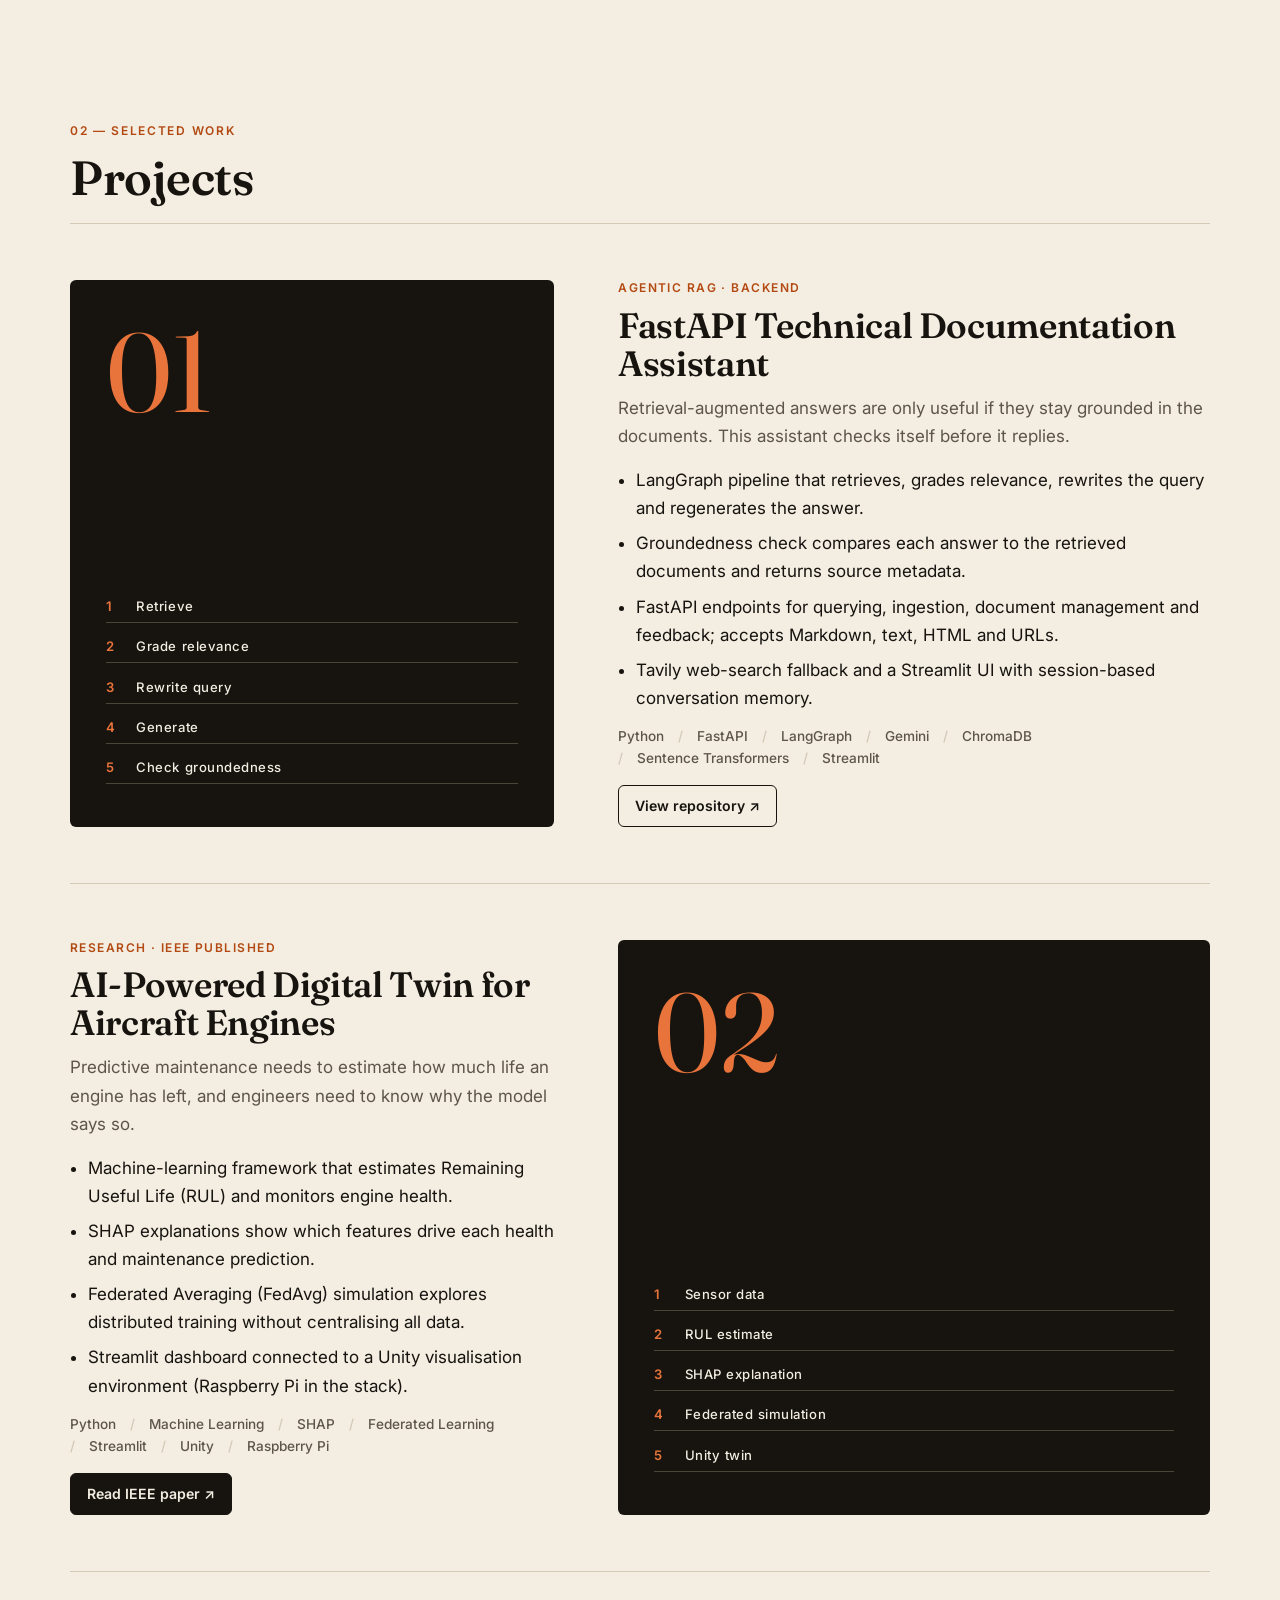
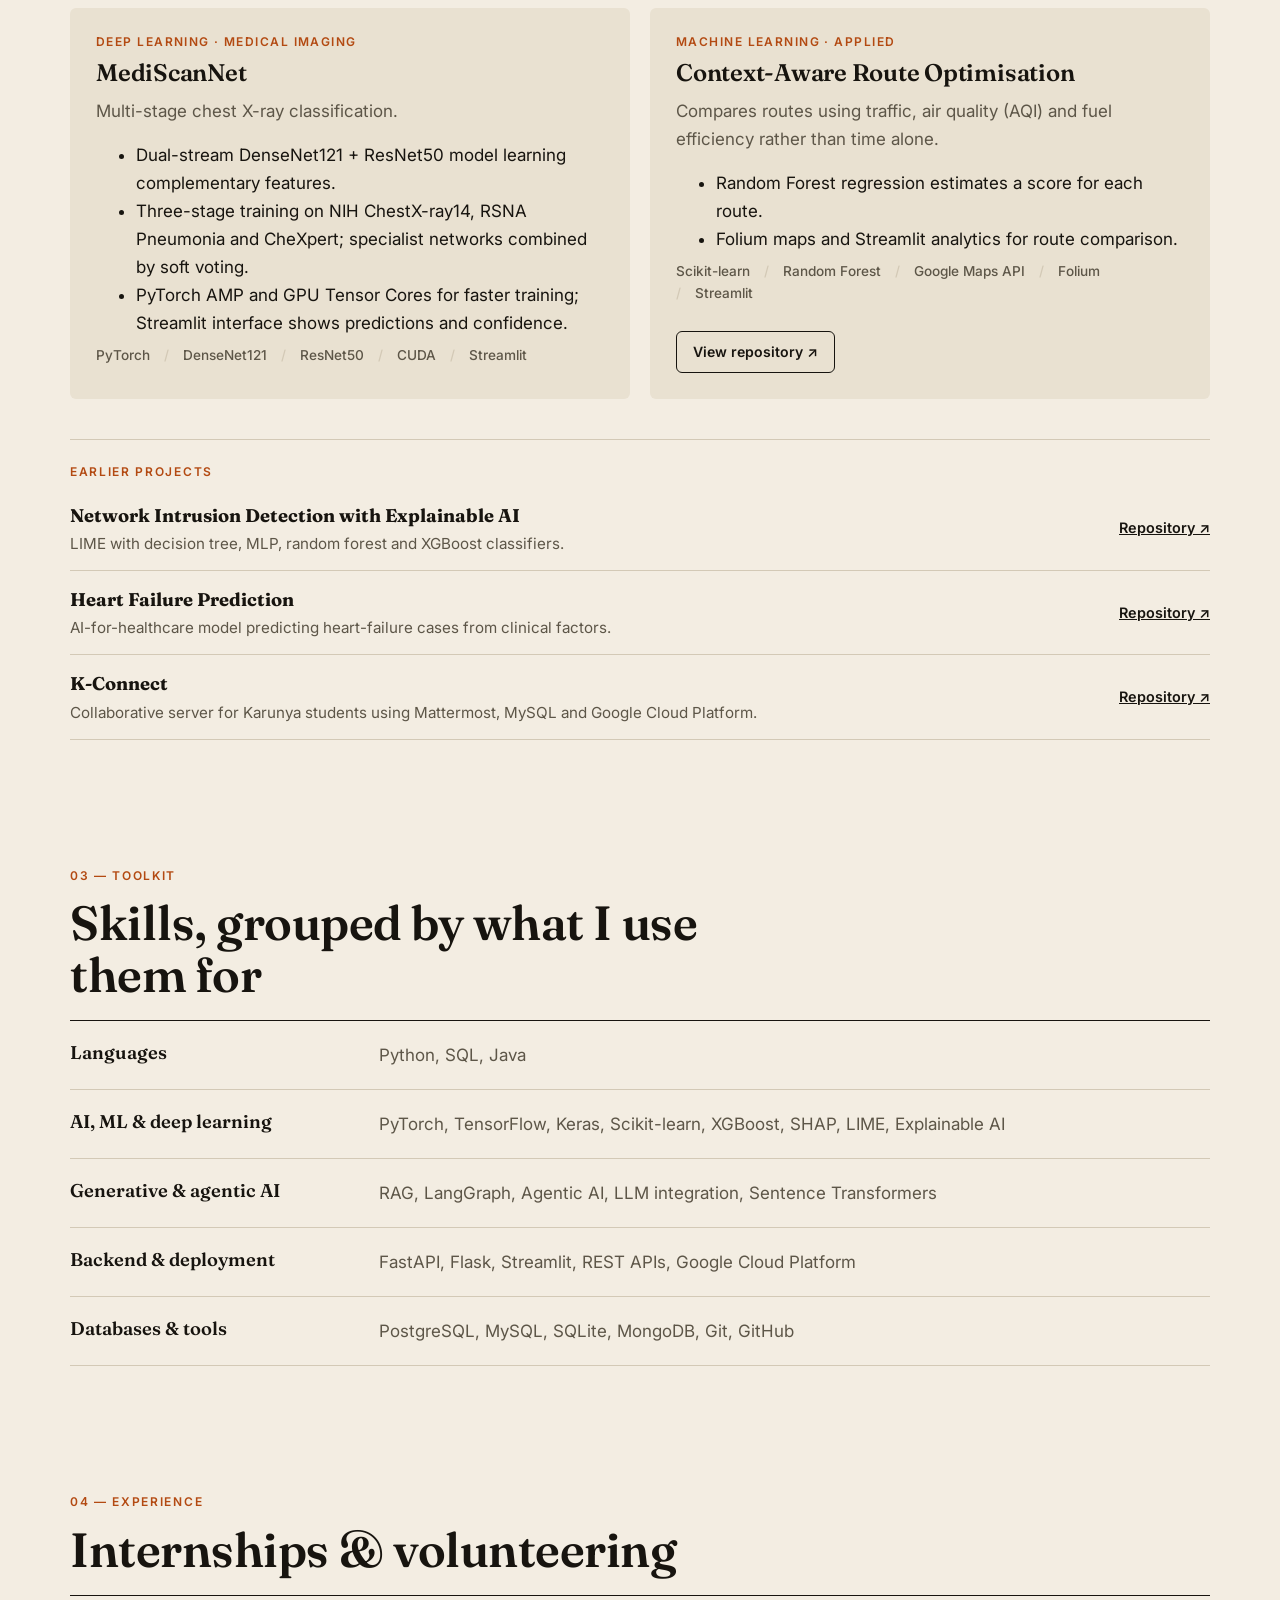
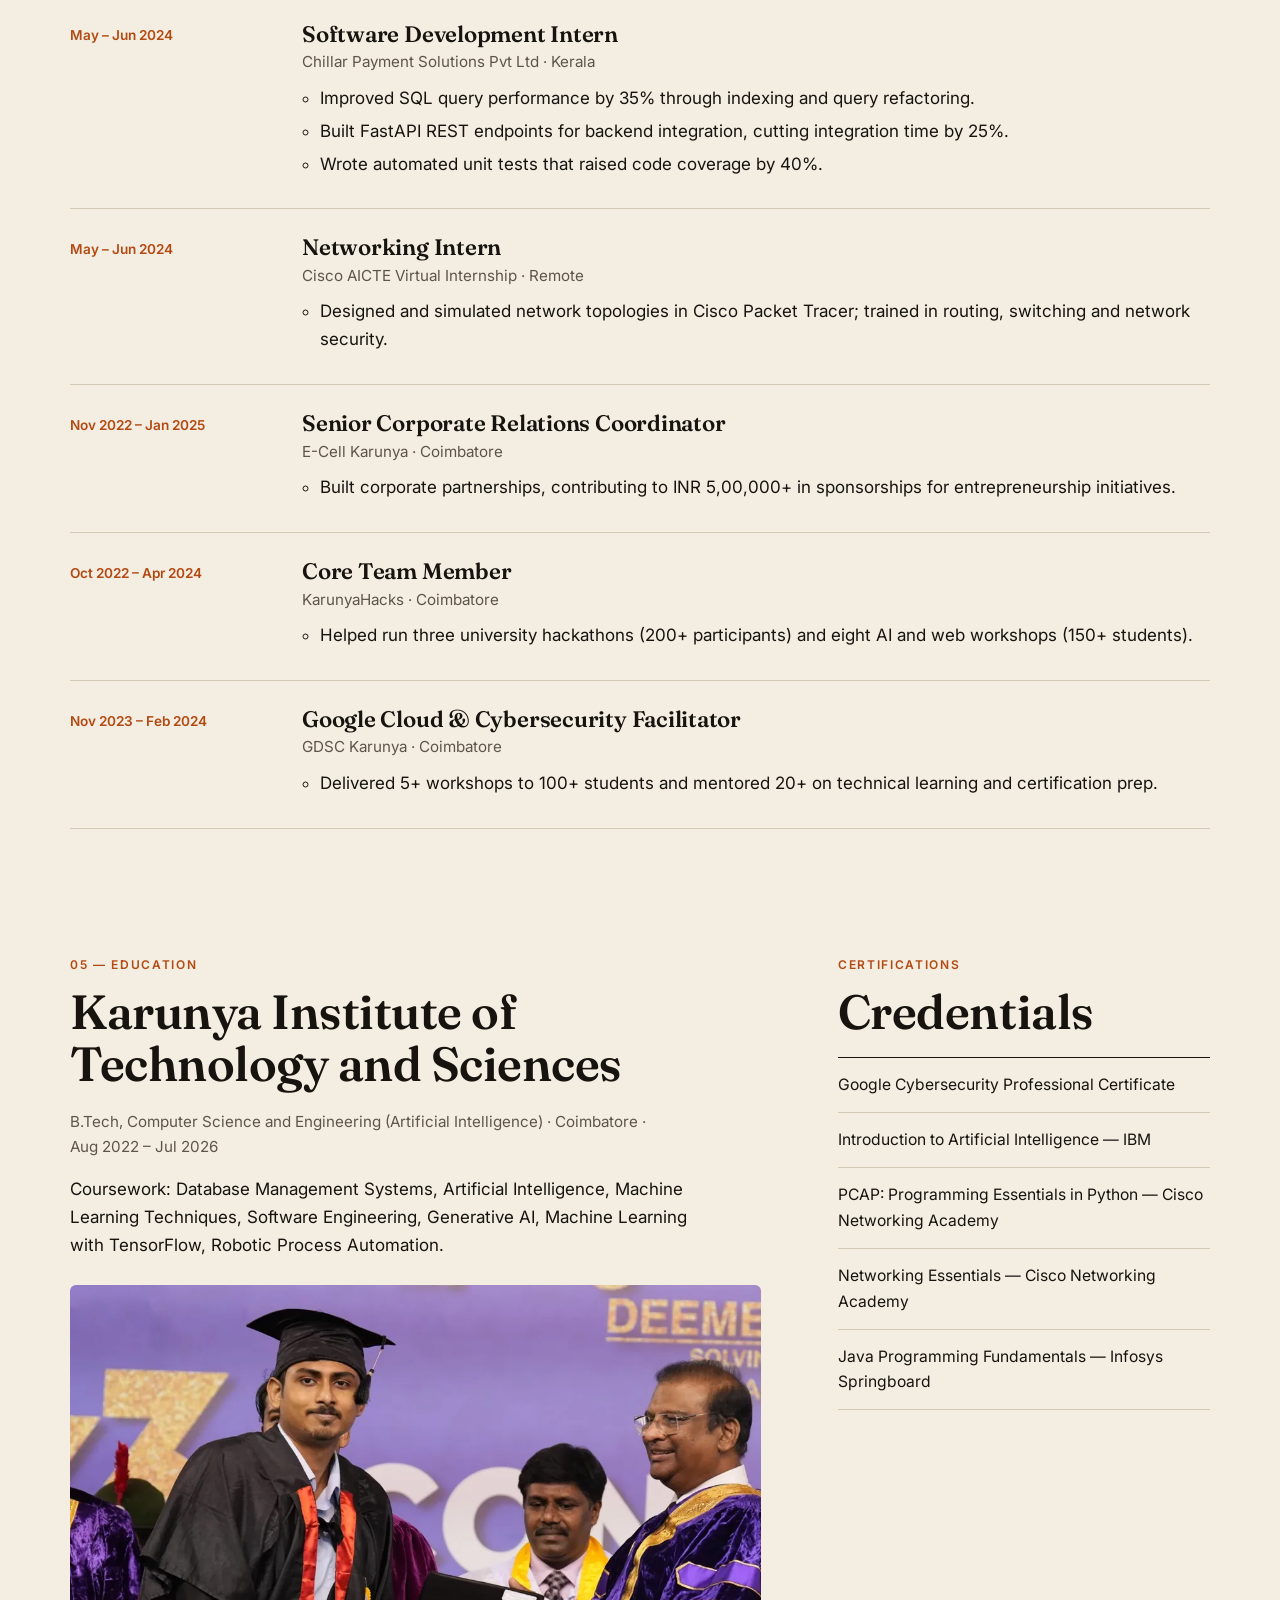
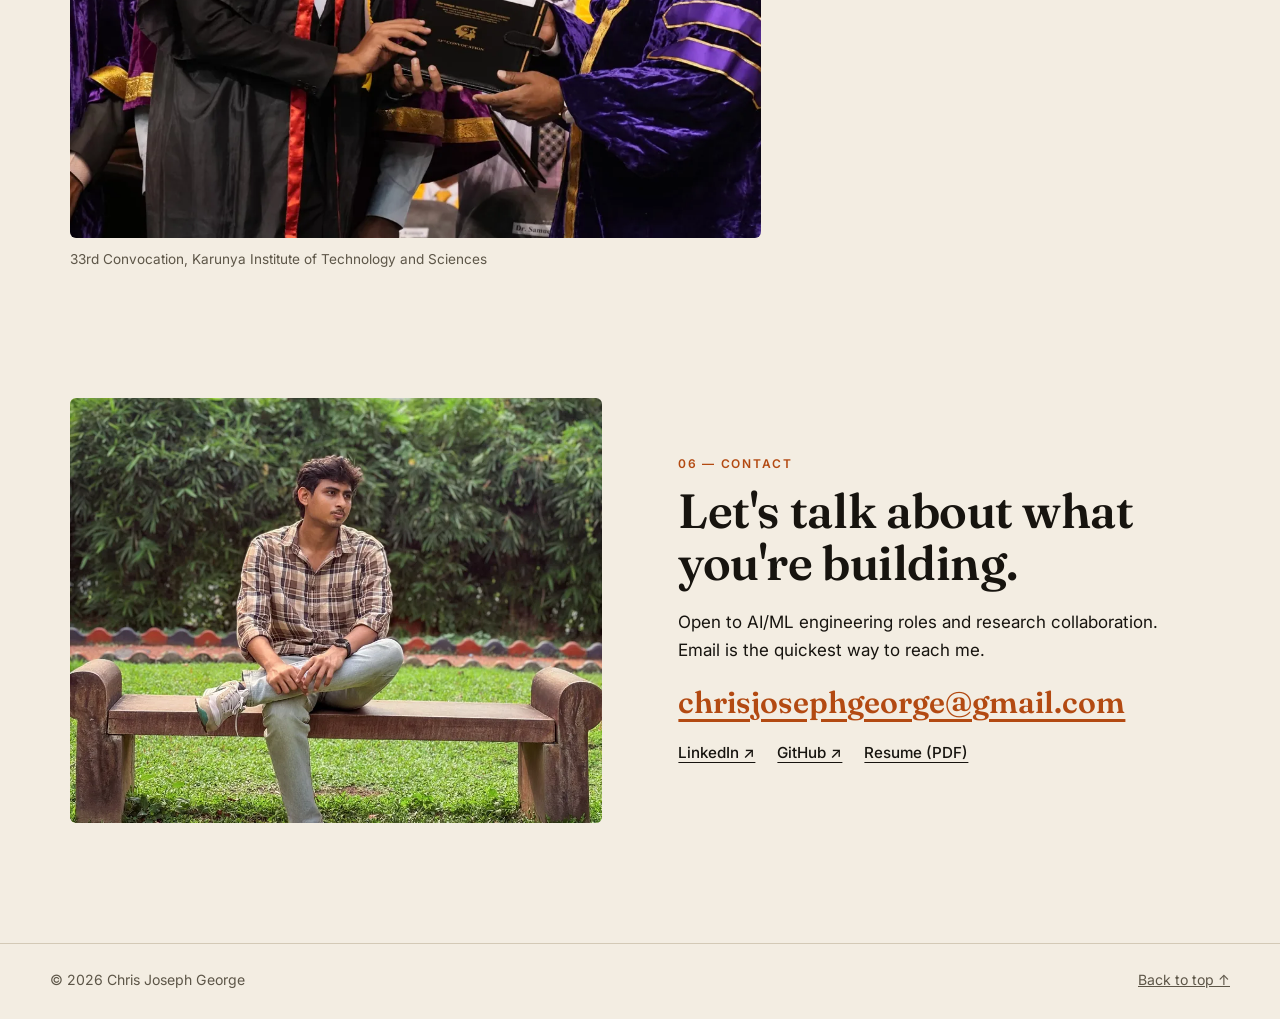
==== commit 8e57c5ab: "Updated the portfolio website" ====
--- a/index.html
+++ b/index.html
@@ -1,497 +1,115 @@
-<!DOCTYPE html>
-<html lang="en">
-<head>
-
-<meta charset="UTF-8">
-<meta http-equiv="X-UA-Compatible" content="IE=Edge">
-<meta name="description" content="">
-<meta name="keywords" content="">
-<meta name="author" content="templatemo">
-<meta name="viewport" content="width=device-width, initial-scale=1, maximum-scale=1">
-
-<title>Chris Joseph George Portfolio Website</title>
-<!--
-Stimulus Template
-http://www.templatemo.com/tm-498-stimulus
--->
-<link rel="stylesheet" href="css/bootstrap.min.css">
-<link rel="stylesheet" href="css/animate.css">
-<link rel="stylesheet" href="css/font-awesome.min.css">
-<link rel="stylesheet" href="css/templatemo-style.css">
-
-<link href="https://fonts.googleapis.com/css?family=Source+Sans+Pro:300,400,700" rel="stylesheet">
-
-</head>
-<body data-spy="scroll" data-tazrget=".navbar-collapse" data-offset="50">
-
-
-<!-- PRE LOADER -->
-
-<div class="preloader">
-     <div class="spinner">
-          <span class="spinner-rotate"></span>
-     </div>
-</div>
-
-
-<!-- Navigation Section -->
-
-<div class="navbar navbar-fixed-top custom-navbar" role="navigation">
-     <div class="container">
-
-          <!-- navbar header -->
-          <div class="navbar-header">
-               <button class="navbar-toggle" data-toggle="collapse" data-target=".navbar-collapse">
-                    <span class="icon icon-bar"></span>
-                    <span class="icon icon-bar"></span>
-                    <span class="icon icon-bar"></span>
-               </button>
-               <a href="#" class="navbar-brand">Chris Joseph George</a>
-          </div>
-
-          <div class="collapse navbar-collapse">
-               <ul class="nav navbar-nav navbar-right">
-                    <li><a href="#home" class="smoothScroll">Home</a></li>
-                    <li><a href="#about" class="smoothScroll">Project</a></li>
-                    <li><a href="#experience" class="smoothScroll">Experiences</a></li>
-                    <li><a href="#quotes" class="smoothScroll">About Me</a></li>
-                    <li><a href="#contact" class="smoothScroll">Contact</a></li>
-               </ul>
-          </div>
-
-     </div>
-</div>
-
-
-<!-- Home Section -->
-
-<section id="home" class="parallax-section">
-     <div class="container">
-          <div class="row">
-
-               <div class="col-md-6 col-sm-6">
-                    <div class="home-img"></div>
-               </div>
-
-               <div class="col-md-6 col-sm-6">
-                    <div class="home-thumb">
-                         <div class="section-title">
-                              <h4 class="wow fadeInUp" data-wow-delay="0.3s">Welcome to my website</h4>
-                              <h1 class="wow fadeInUp" data-wow-delay="0.6s">Hello, I am <strong>Chris Joseph George</strong>, currently based in Coimbatore, India.</h1>
-                              <p class="wow fadeInUp" data-wow-delay="0.9s">I am a passionate Computer Science and Engineering student with a keen interest in Artificial Intelligence and its applications. My journey in technology is driven by a desire to solve real-world problems through innovative solutions. Known for my leadership skills, I have successfully led various university-level projects and initiatives. Together, let's transform ideas into impactful realities.
-                              </p>
-                              
-                              <a href="#about" class="wow fadeInUp smoothScroll section-btn btn btn-success" data-wow-delay="1.4s">Get Started</a>
-                              
-                         </div>
-                    </div>
-               </div>
-
-          </div>
-     </div>
-</section>
-
-
-<!-- project Section -->
-
-<section id="about" class="parallax-section">
-     <div class="container">
-         <div class="row">
- 
-             <div class="col-md-6 col-sm-12">
-                 <div class="about-thumb">
-                     <div class="wow fadeInUp section-title" data-wow-delay="0.4s">
-                         <h1>Projects</h1>
-                         <p class="color-black"><strong>1. Network Intruder Detection Using Explainable AI</strong></p>
-                     </div>
-                     <div class="wow fadeInUp" data-wow-delay="0.8s">
-                         <p>
-                             This project involves the development of a network intrusion detection system utilizing Explainable AI techniques. The system includes the use of Lime library, decision tree, MLP classifier, random forest, Jupyter Notebook, and XGBoost. To view the project click here <a href="https://github.com/CJG1410/Network-Intrusion-Detection-System-Using-Explainable-AI-" target="_blank">GitHub Repo</a>.
-                         </p>
-                     </div>
-                     
-                     <div class="wow fadeInUp" data-wow-delay="1.2s">
-                         <p class="color-black"><strong>2. Heart Failure Prediction Model - AI For Healthcare</strong></p>
-                         <p>
-                             Heart Failure Prediction Model is an AI for Healthcare project that can predict different cases of heart failure based on factors like Age, Sex, Heartbeat ratio, etc. To view the project click here <a href="https://github.com/CJG1410/Heart-Failure-Prediction" target="_blank">GitHub Repo</a>.
-                         </p>
-                     </div>
- 
-                     <div class="wow fadeInUp" data-wow-delay="1.6s">
-                         <p class="color-black"><strong>3. Solar Power Monitoring System</strong></p>
-                         <p>
-                             Solar Power Monitoring system is an energy conservation IoT Model made by using ESP-32. To access the project click here <a href="https://github.com/CJG1410/IoT-Solar-Power-Monitoring-and-Management-System" target="_blank">Github Repo</a>.
-                         </p>
-                     </div>
- 
-                     <div class="wow fadeInUp" data-wow-delay="2.0s">
-                         <p class="color-black"><strong>4. Automated Parking System Using Arduino UNO and IR Sensor</strong></p>
-                         <p>
-                             This project won recognition as one of the top 10 projects in the university IoT competition. It involves the use of Arduino UNO and IR Sensors for an automated parking system. To access the project click here <a href="https://github.com/CJG1410/Automated-Parking-System" target="_blank">Github Repo</a>.
-                         </p>
-                     </div>
- 
-                     <div class="wow fadeInUp section-title" data-wow-delay="2.4s">
-                         <p class="color-black"><strong>5. K-Connect - Collaborative Server for Karunya Students</strong></p>
-                         <p>
-                             K-Connect is a collaborative server designed for Karunya Students, utilizing Mattermost, MySQL, and Google Cloud Platform. You can access the live site and view the project <a href="https://github.com/CJG1410/K-Connect" target="_blank">unicollab.me</a>.
-                         </p>
-                     </div>
- 
-                     <div class="wow fadeInUp" data-wow-delay="2.8s">
-                         <p class="color-black"><strong>6. Data Visualization - Waste Management in Indian States and Union Territories</strong></p>
-                         <p>
-                             This project focuses on data visualization and management of waste in India's states and union territories. To access the project click here <a href="https://github.com/CJG1410/Data-Visvalisation-Tableau" target="_blank">GitHub Repo</a>.
-                         </p>
-                     </div>
-                 </div>
-             </div>
- 
-             <div class="col-md-3 col-sm-9">
-                 <div class="background-image about-img" style="height: 860px; background-size: cover; background-position: center bottom;"></div>
-             </div>
- 
-             <div class="bg-yellow col-md-2 col-sm-12">
-                 <div class="skill-thumb">
-                     <div class="wow fadeInUp section-title color-white" data-wow-delay="1.2s">
-                         <h1>My Skills</h1>
-                         <p class="color-white">Python, Artificial Intelligence, Web Hosting, C, Java, Server Management</p>
-                     </div>
- 
-                     <div class="wow fadeInUp skills-thumb" data-wow-delay="1.6s">
-                         <strong>Machine Learning</strong>
-                         <span class="color-white pull-right"></span>
-                         <div class="progress">
-                             <div class="progress-bar progress-bar-primary" role="progressbar" aria-valuenow="90" aria-valuemin="0" aria-valuemax="100" style="width: 50%;"></div>
-                         </div>
- 
-                         <strong>Web Development</strong>
-                         <span class="color-white pull-right"></span>
-                         <div class="progress">
-                             <div class="progress-bar progress-bar-primary" role="progressbar" aria-valuenow="70" aria-valuemin="0" aria-valuemax="100" style="width: 70%;"></div>
-                         </div>
- 
-                         <strong>Data Science</strong>
-                         <span class="color-white pull-right"></span>
-                         <div class="progress">
-                             <div class="progress-bar progress-bar-primary" role="progressbar" aria-valuenow="80" aria-valuemin="0" aria-valuemax="100" style="width: 30%;"></div>
-                         </div>
-                         <strong>Team Management</strong>
-                         <span class="color-white pull-right"></span>
-                         <div class="progress">
-                             <div class="progress-bar progress-bar-primary" role="progressbar" aria-valuenow="70" aria-valuemin="0" aria-valuemax="100" style="width: 90%;"></div>
-                         </div>
-                         <strong>Corporate Management</strong>
-                         <span class="color-white pull-right"></span>
-                         <div class="progress">
-                             <div class="progress-bar progress-bar-primary" role="progressbar" aria-valuenow="70" aria-valuemin="0" aria-valuemax="100" style="width: 80%;"></div>
-                         </div>
-                     </div>
-                 </div>
-             </div>
- 
-         </div>
-     </div>
- </section>
- 
-
-
-<!-- Service Section -->
-
-<section id="service" class="parallax-section">
-     <div class="container">
-          <div class="row">
-
-               <div class="bg-yellow col-md-3 col-sm-6">
-                    <div class="wow fadeInUp color-white service-thumb" data-wow-delay="0.8s">
-                         <i class="fa fa-desktop"></i>
-                              <h3>Deep Learning</h3>
-                              <p class="color-white">Have real world expereince in deep learning project.</p>
-                    </div>
-               </div>
-
-               <div class="col-md-3 col-sm-6">
-                    <div class="wow fadeInUp color-white service-thumb" data-wow-delay="1.2s">
-                         <i class="fa fa-paper-plane"></i>
-                              <h3>Server Managament</h3>
-                              <p class="color-white">Have hands on expereince in server managment and domain management</p>
-                    </div>
-               </div>
-
-               <div class="bg-dark col-md-3 col-sm-6">
-                    <div class="wow fadeInUp color-white service-thumb" data-wow-delay="1.6s">
-                         <i class="fa fa-table"></i>
-                              <h3>Google Cloud Platform</h3>
-                              <p class="color-white">Has in-depth knowledge in Google Cloud Platforms and its aliagned technologies </p>
-                    </div>
-               </div>
-
-               <div class="bg-white col-md-3 col-sm-6">
-                    <div class="wow fadeInUp service-thumb" data-wow-delay="1.8s">
-                         <i class="fa fa-html5"></i>
-                              <h3>Object Oriented Programming</h3>
-                              <p>Have skills and experience in Object Oriented Programming </p>
-                    </div>
-               </div>
-
-          </div>
-     </div>
-</section>
-
-<!-- Experience Section -->
-
-<section id="experience" class="parallax-section">
-     <div class="container">
-          <div class="row">
-
-               <div class="col-md-6 col-sm-6">
-                    <div class="background-image experience-img" style="height: 100%; width: 100%; background-size: cover;"></div>
-               </div>
-
-               <div class="col-md-6 col-sm-6">
-                    <div class="color-white experience-thumb">
-                         <div class="wow fadeInUp section-title" data-wow-delay="0.8s">
-                              <h1>My Experiences</h1>
-                              <p class="color-white">Previous companies and my roles</p>
-                         </div>
-
-                         <div class="wow fadeInUp color-white media" data-wow-delay="1.2s">
-                              <div class="media-object media-left">
-                                   <i class="fa fa-laptop"></i>
-                              </div>
-                              <div class="media-body">
-                                   <h3 class="media-heading">Software Intern - Chillar Payment Solutions Pvt Ltd <small>May 2024 - June 2024</small></h3>
-                                   <p class="color-white">Assisted the team in various frontend and backend aspects. Gained experience in fintech software development, focusing on payment solutions.</p>
-                              </div>
-                         </div>
-
-                         <div class="wow fadeInUp color-white media" data-wow-delay="1.6s">
-                              <div class="media-object media-left">
-                                   <i class="fa fa-laptop"></i>
-                              </div>
-                              <div class="media-body">
-                                   <h3 class="media-heading">GDSC Facilitator <small>September 2023 - March 2024</small></h3>
-                                   <p class="color-white">As a facilitator, my duties are to drive the members of GSDC Karunya in learning and exploration of Google Cloud technologies.</p>
-                              </div>
-                         </div>
-
-                         <div class="wow fadeInUp color-white media" data-wow-delay="2.0s">
-                              <div class="media-object media-left">
-                                   <i class="fa fa-laptop"></i>
-                              </div>
-                              <div class="media-body">
-                                   <h3 class="media-heading">Senior Corporate Relations Coordinator - Ecell Karunya <small>November 2022 - July 2024</small></h3>
-                                   <p class="color-white">Built a corporate network outside Karunya University. Created and maintained databases of start-ups for various purposes.</p>
-                              </div>
-                              
-                         </div>
-                         
-                         <div class="wow fadeInUp color-white media" data-wow-delay="2.4s">
-                              <div class="media-object media-left">
-                                   <i class="fa fa-laptop"></i>
-                              </div>
-                              <div class="media-body">
-                                   <h3 class="media-heading">Core Team Member - KHacks <small>November 2022 - July 2024</small></h3>
-                                   <p class="color-white">Provided technical support to students. Conducted workshops and projects on leading industrial domains like AI, DevOps, IoT, Robotics, etc.</p>
-                              </div>
-                         </div>
-
-                    </div>
-               </div>
-
-          </div>
-     </div>
-</section>
-<!-- Education Section -->
-
-<section id="education" class="parallax-section">
-     <div class="container">
-          <div class="row">
-
-               <div class="col-md-6 col-sm-6">
-                    <div class="color-white education-thumb">
-                         <div class="wow fadeInUp section-title" data-wow-delay="0.8s">
-                              <h1>My Education</h1>
-                              
-                         </div>
-
-                         <div class="wow fadeInUp color-white media" data-wow-delay="1.2s">
-                              <div class="media-object media-left">
-                                   <i class="fa fa-laptop"></i>
-                              </div>
-                              <div class="media-body">
-                                   <h3 class="media-heading">Karunya Institute Of Technology and Sceinces <small> 2022 - 2026 (Expected)</small></h3>
-                                   <p class="color-white">B.Tech Computer Science and Engineering (Artificial Intelligence) </p>
-                              </div>
-                         </div>
-
-                         <div class="wow fadeInUp color-white media" data-wow-delay="1.6s">
-                              <div class="media-object media-left">
-                                   <i class="fa fa-laptop"></i>
-                              </div>
-                              <div class="media-body">
-                                   <h3 class="media-heading">Sacred Heart CMI Public School<small> 2014 - 2022</small></h3>
-                                   <p class="color-white">High School</p>
-                              </div>
-                         </div>
-
-                    </div>
-               </div>
-
-               <div class="col-md-6 col-sm-6">
-                    <div class="background-image education-img"></div>
-               </div>
-
-          </div>
-     </div>
-</section>
-
-
-<!-- Quotes Section -->
-
-<section id="quotes" class="parallax-section">
-     <div class="overlay"></div>
-     <div class="container">
-          <div class="row">
-
-               <div class="col-md-offset-1 col-md-10 col-sm-12">
-                    <i class="wow fadeInUp fa fa-star" data-wow-delay="0.6s"></i>
-                    <h2 class="wow fadeInUp" data-wow-delay="0.8s">Comfortable in Coporate world working conditions as I have experience in it in my previous roles. Also have experience in dealing with confidential databases, employee data in my experience in Ecell Karunya</h2>
-                         </h2>
-                         <h2 class="wow fadeInUp" data-wow-delay="0.8s">In my role of Khacks Core Team Member, have trained fellow and senior batchmates on different technological aspects .</h2>
-                    <p class="wow fadeInUp" data-wow-delay="1s">Trained Domains Including: Generative AI, Deep Learnig, Devops, Data Visualisation,Corporate Ethics, Corproate Communcation etc.</p>
-               </div>
-
-          </div>
-     </div>
-</section>
-
-<!-- Contact Section -->
-<section id="contact" class="parallax-section">
-     <div class="container">
-         <div class="row">
- 
-             <div class="col-md-6 col-sm-12">
-                 <div class="contact-form">
-                     <div class="wow fadeInUp section-title" data-wow-delay="0.2s">
-                         <h1 class="color-white">Get in Touch</h1>
-                         <p class="color-white">Have a question or want to work together? Drop me a message!</p>
-                     </div>
- 
-                     <div id="contact-form">
-                         <form action="https://formspree.io/f/xeqbvykg" method="POST">
-                             <div class="form-group">
-                                 <label for="email">
-                                     <i class=""></i>
-                                 </label>
-                                 <input type="email" name="email" id="email" class="form-control stylish-input" placeholder="Your Email" required>
-                             </div>
-                             <div class="form-group">
-                                 <label for="name">
-                                     <i class=""></i>
-                                 </label>
-                                 <input type="text" name="name" id="name" class="form-control stylish-input" placeholder="Your Name" required>
-                             </div>
-                             <div class="form-group">
-                                 <label for="message">
-                                     <i class=""></i>
-                                 </label>
-                                 <textarea name="message" id="message" class="form-control stylish-input" placeholder="Your Message" required></textarea>
-                             </div>
-                             <button type="submit" class="btn btn-success btn-lg btn-block">Send Message</button>
-                         </form>
-                     </div>
-                 </div>
-             </div>
- 
-             <div class="col-md-3 col-sm-6">
-                 <div class="background-image contact-img"></div>
-             </div>
- 
-             <div class="bg-dark col-md-3 col-sm-6">
-                 <div class="contact-thumb">
-                     <div class="wow fadeInUp contact-info" data-wow-delay="0.6s">
-                         <h3 class="color-white">Contact Details</h3>
-                         <p><i class="fa fa-phone"></i> +91 82812 90223</p>
-                         <p><i class="fa fa-envelope-o"></i> <a href="mailto:chrisjosephgeorge@gmail.com" class="color-white">chrisjosephgeorge@gmail.com</a></p>
-                         <p><i class="fa fa-linkedin"></i> <a href="https://www.linkedin.com/in/chris-joseph-george/" class="color-white">LinkedIn Profile</a></p>
-                     </div>
- 
-                     <div class="wow fadeInUp social-info" data-wow-delay="1s">
-                         <h3 class="color-white">Follow Me</h3>
-                         <ul class="social-icon">
-                             <li><a href="https://twitter.com/chrisjg1014" class="fa fa-twitter"></a></li>
-                             <li><a href="https://www.linkedin.com/in/chris-joseph-george/" class="fa fa-linkedin"></a></li>
-                             <li><a href="https://www.instagram.com/chrisjosephgeorge/" class="fa fa-instagram"></a></li>
-                         </ul>
-                     </div>
-                 </div>
-             </div>
- 
-         </div>
-     </div>
- </section>
- 
- <!-- Footer Section -->
- <footer>
-     <div class="container">
-         <div class="row">
-             <div class="col-md-12 col-sm-12">
-                 <div class="wow fadeInUp footer-copyright" data-wow-delay=".8s">
-                     <p>Copyright &copy; 2023 CJG
-                     | Design: <a href="https://github.com/CJG1410" target="_parent">Chris Joseph George</a></p>
-                 </div>
-                 <ul class="wow fadeInUp social-icon" data-wow-delay="2s">
-                     <li><a href="https://twitter.com/chrisjg1014" class="fa fa-twitter"></a></li>
-                     <li><a href="https://www.linkedin.com/in/chris-joseph-george/" class="fa fa-linkedin"></a></li>
-                     <li><a href="https://www.instagram.com/chrisjosephgeorge/" class="fa fa-instagram"></a></li>
-                 </ul>
-             </div>
-         </div>
-     </div>
- </footer>
- 
- <!-- Custom CSS -->
- <style>
-     .form-control.stylish-input {
-         background-color: #f7f7f7;
-         border: none;
-         border-radius: 30px;
-         box-shadow: 0 4px 8px rgba(0, 0, 0, 0.1);
-         padding: 15px 20px;
-         font-size: 16px;
-         transition: all 0.3s ease-in-out;
-     }
- 
-     .form-control.stylish-input:focus {
-         background-color: #fff;
-         box-shadow: 0 4px 12px rgba(0, 0, 0, 0.2);
-         outline: none;
-     }
- 
-     .form-group label i {
-         font-size: 20px;
-         color: #ccc;
-         position: absolute;
-         top: 50%;
-         left: 15px;
-         transform: translateY(-50%);
-         transition: color 0.3s ease-in-out;
-     }
- 
-     .form-control.stylish-input:focus + label i {
-         color: #777;
-     }
- </style>
- 
-<!-- SCRIPTS -->
-
-<script src="js/jquery.js"></script>
-<script src="js/bootstrap.min.js"></script>
-<script src="js/jquery.parallax.js"></script>
-<script src="js/smoothscroll.js"></script>
-<script src="js/wow.min.js"></script>
-<script src="js/custom.js"></script>
-
-</body>
-</html>+<!DOCTYPE html>
+<html lang="en">
+<head>
+<meta charset="utf-8">
+<meta name="viewport" content="width=device-width, initial-scale=1">
+<title>Chris Joseph George — AI/ML Engineer</title>
+<meta name="description" content="Computer Science graduate (AI &amp; ML) building RAG systems, deep learning models and FastAPI backends. Co-author of an IEEE-published aircraft-engine digital twin.">
+<link rel="canonical" href="https://cjg1410.github.io/">
+<meta property="og:type" content="website">
+<meta property="og:title" content="Chris Joseph George — AI/ML Engineer">
+<meta property="og:description" content="RAG systems, deep learning and explainable AI. Co-author of an IEEE-published digital twin.">
+<meta property="og:url" content="https://cjg1410.github.io/">
+<meta property="og:image" content="https://cjg1410.github.io/assets/og.jpg">
+<meta name="twitter:card" content="summary_large_image">
+<link rel="icon" href="data:image/svg+xml,%3Csvg xmlns='http://www.w3.org/2000/svg' viewBox='0 0 64 64'%3E%3Crect width='64' height='64' rx='12' fill='%2317140f'/%3E%3Ctext x='32' y='43' font-family='Georgia,serif' font-size='30' font-weight='700' fill='%23e8743b' text-anchor='middle'%3ECJ%3C/text%3E%3C/svg%3E">
+<link rel="preconnect" href="https://fonts.googleapis.com"><link rel="preconnect" href="https://fonts.gstatic.com" crossorigin>
+<link rel="stylesheet" href="https://fonts.googleapis.com/css2?family=Fraunces:opsz,wght@9..144,400;9..144,600&amp;family=Inter:wght@400;500;600&amp;display=swap">
+<link rel="stylesheet" href="css/site.css">
+</head>
+<body>
+<a class="skip" href="#main">Skip to content</a>
+<header class="nav" id="nav">
+  <a class="logo" href="#top" aria-label="Chris Joseph George, home">CJG</a>
+  <button class="burger" aria-expanded="false" aria-controls="menu" aria-label="Menu"><span></span><span></span></button>
+  <nav id="menu" aria-label="Primary">
+    <a href="#about">About</a><a href="#work">Work</a><a href="#skills">Skills</a><a href="#experience">Experience</a><a href="#more">Education</a><a href="#contact">Contact</a>
+  </nav>
+</header>
+<main id="main">
+<section class="hero" id="top">
+  <div class="hero-text">
+    <p class="eyebrow">B.Tech CSE (Artificial Intelligence) · 2026</p>
+    <h1>Chris Joseph <span>George</span></h1>
+    <p class="lead">I build AI systems that can explain themselves: retrieval pipelines that check their own answers, models that show why they predict what they predict.</p>
+    <p class="sub">Co-author of an IEEE-published aircraft-engine digital twin. Python, PyTorch, FastAPI, LangGraph.</p>
+    <div class="cta">
+      <a class="btn primary" href="#work">Explore my work</a>
+      <a class="btn" href="assets/Chris_Joseph_George_Resume.pdf" download>Download resume</a>
+      <a class="btn ghost" href="mailto:chrisjosephgeorge@gmail.com">Get in touch</a>
+    </div>
+    <p class="social"><a href="https://github.com/CJG1410" target="_blank" rel="noopener noreferrer">GitHub ↗</a><a href="https://www.linkedin.com/in/chris-joseph-george/" target="_blank" rel="noopener noreferrer">LinkedIn ↗</a></p>
+  </div>
+  <figure class="hero-photo"><img src="assets/hero.webp" width="1000" height="1249" alt="Chris Joseph George leaning against an ochre wall, looking off to the side" fetchpriority="high"></figure>
+</section>
+
+<section class="sec about" id="about">
+  <figure class="about-photo reveal"><img src="assets/about.webp" width="900" height="1200" loading="lazy" alt="Portrait of Chris framed by green leaves against a cream wall"></figure>
+  <div class="reveal">
+    <h2><small>01 — About</small>Practical AI, built to be checked.</h2>
+    <p>I recently completed my B.Tech in Computer Science and Engineering with a specialisation in Artificial Intelligence at Karunya Institute of Technology and Sciences. My projects sit where machine learning meets working software: a self-corrective RAG assistant, a chest X-ray classifier, and a digital twin for predictive maintenance.</p>
+    <p>I care about the parts that make AI trustworthy: grounding answers in sources, explaining predictions with SHAP and LIME, and wrapping models in clean APIs. Alongside the engineering, I have organised hackathons, run Google Cloud and cybersecurity workshops, and raised sponsorships for a student entrepreneurship cell.</p>
+    <p>I'm looking for early-career roles in AI/ML engineering and applied research, where I can ship useful systems and keep learning.</p>
+  </div>
+</section>
+
+<section class="sec" id="work">
+  <h2 class="reveal"><small>02 — Selected work</small>Projects</h2>
+  <div id="projects"></div>
+</section>
+
+<section class="sec" id="skills">
+  <h2 class="reveal"><small>03 — Toolkit</small>Skills, grouped by what I use them for</h2>
+  <dl class="skills reveal">
+    <div><dt>Languages</dt><dd>Python, SQL, Java</dd></div>
+    <div><dt>AI, ML &amp; deep learning</dt><dd>PyTorch, TensorFlow, Keras, Scikit-learn, XGBoost, SHAP, LIME, Explainable AI</dd></div>
+    <div><dt>Generative &amp; agentic AI</dt><dd>RAG, LangGraph, Agentic AI, LLM integration, Sentence Transformers</dd></div>
+    <div><dt>Backend &amp; deployment</dt><dd>FastAPI, Flask, Streamlit, REST APIs, Google Cloud Platform</dd></div>
+    <div><dt>Databases &amp; tools</dt><dd>PostgreSQL, MySQL, SQLite, MongoDB, Git, GitHub</dd></div>
+  </dl>
+</section>
+
+<section class="sec" id="experience">
+  <h2 class="reveal"><small>04 — Experience</small>Internships &amp; volunteering</h2>
+  <ol class="tl">
+    <li class="reveal"><time>May – Jun 2024</time><div><h3>Software Development Intern</h3><p class="org">Chillar Payment Solutions Pvt Ltd · Kerala</p><ul><li>Improved SQL query performance by 35% through indexing and query refactoring.</li><li>Built FastAPI REST endpoints for backend integration, cutting integration time by 25%.</li><li>Wrote automated unit tests that raised code coverage by 40%.</li></ul></div></li>
+    <li class="reveal"><time>May – Jun 2024</time><div><h3>Networking Intern</h3><p class="org">Cisco AICTE Virtual Internship · Remote</p><ul><li>Designed and simulated network topologies in Cisco Packet Tracer; trained in routing, switching and network security.</li></ul></div></li>
+    <li class="reveal"><time>Nov 2022 – Jan 2025</time><div><h3>Senior Corporate Relations Coordinator</h3><p class="org">E-Cell Karunya · Coimbatore</p><ul><li>Built corporate partnerships, contributing to INR 5,00,000+ in sponsorships for entrepreneurship initiatives.</li></ul></div></li>
+    <li class="reveal"><time>Oct 2022 – Apr 2024</time><div><h3>Core Team Member</h3><p class="org">KarunyaHacks · Coimbatore</p><ul><li>Helped run three university hackathons (200+ participants) and eight AI and web workshops (150+ students).</li></ul></div></li>
+    <li class="reveal"><time>Nov 2023 – Feb 2024</time><div><h3>Google Cloud &amp; Cybersecurity Facilitator</h3><p class="org">GDSC Karunya · Coimbatore</p><ul><li>Delivered 5+ workshops to 100+ students and mentored 20+ on technical learning and certification prep.</li></ul></div></li>
+  </ol>
+</section>
+
+<section class="sec more" id="more">
+  <div class="edu reveal">
+    <h2><small>05 — Education</small>Karunya Institute of Technology and Sciences</h2>
+    <p class="org">B.Tech, Computer Science and Engineering (Artificial Intelligence) · Coimbatore · Aug 2022 – Jul 2026</p>
+    <p>Coursework: Database Management Systems, Artificial Intelligence, Machine Learning Techniques, Software Engineering, Generative AI, Machine Learning with TensorFlow, Robotic Process Automation.</p>
+    <figure><img src="assets/convocation.webp" width="1100" height="884" loading="lazy" alt="Chris receiving his degree at Karunya's 33rd convocation"><figcaption>33rd Convocation, Karunya Institute of Technology and Sciences</figcaption></figure>
+  </div>
+  <div class="certs reveal">
+    <h2><small>Certifications</small>Credentials</h2>
+    <ul>
+      <li>Google Cybersecurity Professional Certificate</li>
+      <li>Introduction to Artificial Intelligence — IBM</li>
+      <li>PCAP: Programming Essentials in Python — Cisco Networking Academy</li>
+      <li>Networking Essentials — Cisco Networking Academy</li>
+      <li>Java Programming Fundamentals — Infosys Springboard</li>
+    </ul>
+  </div>
+</section>
+
+<section class="sec contact" id="contact">
+  <figure class="reveal"><img src="assets/bench.webp" width="1000" height="800" loading="lazy" alt="Chris sitting on a stone bench in a garden"></figure>
+  <div class="reveal">
+    <h2><small>06 — Contact</small>Let's talk about what you're building.</h2>
+    <p>Open to AI/ML engineering roles and research collaboration. Email is the quickest way to reach me.</p>
+    <a class="mail" href="mailto:chrisjosephgeorge@gmail.com">chrisjosephgeorge@gmail.com</a>
+    <p class="social"><a href="https://www.linkedin.com/in/chris-joseph-george/" target="_blank" rel="noopener noreferrer">LinkedIn ↗</a><a href="https://github.com/CJG1410" target="_blank" rel="noopener noreferrer">GitHub ↗</a><a href="assets/Chris_Joseph_George_Resume.pdf" download>Resume (PDF)</a></p>
+  </div>
+</section>
+</main>
+<footer><span>© 2026 Chris Joseph George</span><a href="#top">Back to top ↑</a></footer>
+<script src="js/main.js"></script>
+</body>
+</html>
--- a/css/site.css
+++ b/css/site.css
@@ -0,0 +1,73 @@
+:root{--paper:#f3ede2;--paper2:#e9e1d1;--ink:#17140f;--mute:#5d5648;--line:#d3c9b6;--acc:#b34a12;--accb:#e8743b;--r:6px;--wrap:1180px;--serif:'Fraunces',Georgia,serif;--sans:'Inter',system-ui,sans-serif}
+*{box-sizing:border-box;margin:0}html{scroll-behavior:smooth;scroll-padding-top:72px}
+body{background:var(--paper);color:var(--ink);font:400 17px/1.65 var(--sans);-webkit-font-smoothing:antialiased;overflow-x:hidden}
+img{display:block;max-width:100%;height:auto}a{color:inherit}
+:focus-visible{outline:3px solid var(--acc);outline-offset:3px;border-radius:3px}
+.skip{position:absolute;left:-999px;top:8px;background:var(--ink);color:#fff;padding:8px 14px;z-index:99}.skip:focus{left:8px}
+.nav{position:fixed;inset:0 0 auto;z-index:50;display:flex;justify-content:space-between;align-items:center;padding:14px max(20px,calc((100vw - var(--wrap))/2));background:rgba(243,237,226,.92);backdrop-filter:blur(8px);border-bottom:1px solid transparent;transition:border-color .2s}
+.nav.stuck{border-color:var(--line)}
+.logo{font:600 1.35rem var(--serif);text-decoration:none;letter-spacing:.02em}
+.nav nav{display:flex;gap:26px}.nav nav a{font-size:.9rem;font-weight:500;text-decoration:none;color:var(--mute);padding:6px 0;border-bottom:2px solid transparent}
+.nav nav a:hover,.nav nav a.on{color:var(--ink);border-color:var(--acc)}
+.burger{display:none;background:none;border:0;width:44px;height:44px;cursor:pointer;position:relative}
+.burger span{position:absolute;left:10px;right:10px;height:2px;background:var(--ink);transition:.2s}.burger span:first-child{top:18px}.burger span:last-child{top:25px}
+.burger[aria-expanded=true] span:first-child{top:21px;transform:rotate(45deg)}.burger[aria-expanded=true] span:last-child{top:21px;transform:rotate(-45deg)}
+h1,h2,h3{font-family:var(--serif);font-weight:600;line-height:1.08;letter-spacing:-.01em}
+h2{font-size:clamp(1.9rem,4vw,3rem);max-width:20ch;margin-bottom:1.2rem}
+h2 small{display:block;font:600 .75rem var(--sans);letter-spacing:.14em;text-transform:uppercase;color:var(--acc);margin-bottom:.9rem}
+.hero,.sec,footer{max-width:var(--wrap);margin:0 auto;padding-left:20px;padding-right:20px}
+.hero{min-height:100svh;display:grid;grid-template-columns:1.15fr .85fr;gap:clamp(24px,5vw,72px);align-items:center;padding-top:96px;padding-bottom:48px}
+.eyebrow{font:600 .78rem var(--sans);letter-spacing:.14em;text-transform:uppercase;color:var(--acc);margin-bottom:1.2rem}
+h1{font-size:clamp(3rem,8.2vw,7rem);line-height:.95;margin-bottom:1.5rem}h1 span{font-style:italic;font-weight:400;color:var(--acc)}
+.lead{font:400 clamp(1.25rem,2.2vw,1.6rem)/1.4 var(--serif);max-width:30ch;margin-bottom:1rem}.sub{color:var(--mute);max-width:46ch;margin-bottom:1.8rem}
+.cta{display:flex;flex-wrap:wrap;gap:12px;margin-bottom:1.6rem}
+.btn{display:inline-flex;align-items:center;min-height:46px;padding:0 22px;border:1.5px solid var(--ink);border-radius:var(--r);font-weight:600;font-size:.95rem;text-decoration:none;transition:.18s}
+.btn:hover{transform:translateY(-2px)}.btn.primary{background:var(--ink);color:var(--paper)}.btn.primary:hover{background:var(--acc);border-color:var(--acc)}.btn:not(.primary):hover{background:var(--ink);color:var(--paper)}
+.btn.ghost{border-color:transparent;text-decoration:underline;text-underline-offset:4px;padding:0 6px}.btn.ghost:hover{background:none;color:var(--acc)}
+.social{display:flex;gap:22px;flex-wrap:wrap;font-weight:500;font-size:.95rem}.social a{text-underline-offset:4px}.social a:hover{color:var(--acc)}
+.hero-photo{position:relative;justify-self:end;width:min(100%,460px)}
+.hero-photo::before{content:"";position:absolute;inset:22px -22px -22px 22px;border:1.5px solid var(--acc);border-radius:var(--r);z-index:0}
+.hero-photo img{position:relative;z-index:1;width:100%;aspect-ratio:4/5;object-fit:cover;object-position:50% 20%;border-radius:var(--r)}
+.sec{padding-top:clamp(64px,10vw,128px);padding-bottom:0}
+.about{display:grid;grid-template-columns:.8fr 1.2fr;gap:clamp(28px,6vw,88px);align-items:center}
+.about p+p{margin-top:1.1rem}.about p{max-width:60ch}
+.about-photo img,.contact img,.edu img{border-radius:var(--r);width:100%;object-fit:cover}.about-photo img{aspect-ratio:3/4;object-position:50% 25%}
+/* projects */
+.feat{display:grid;grid-template-columns:.9fr 1.1fr;gap:clamp(24px,5vw,64px);padding:clamp(32px,5vw,56px) 0;border-top:1px solid var(--line)}
+.feat:nth-child(even) .viz{order:2}
+.viz{background:var(--ink);color:var(--paper);border-radius:var(--r);padding:clamp(22px,3vw,36px);display:flex;flex-direction:column;justify-content:space-between;min-height:320px}
+.viz .num{font:400 clamp(4rem,9vw,7rem)/1 var(--serif);color:var(--accb)}
+.viz ol{list-style:none;padding:0;font:500 .82rem var(--sans);letter-spacing:.04em;display:grid;gap:8px}
+.viz li{display:flex;gap:12px;padding-bottom:8px;border-bottom:1px solid #4a4439}.viz li b{color:var(--accb);font-weight:600;min-width:1.4em}
+.kind{font:600 .75rem var(--sans);letter-spacing:.12em;text-transform:uppercase;color:var(--acc);margin-bottom:.7rem}
+.feat h3,.card h3{font-size:clamp(1.6rem,3vw,2.2rem);margin-bottom:.7rem}.problem{color:var(--mute);margin-bottom:1rem}
+.feat ul{padding-left:1.1rem;margin:1rem 0}.feat li{margin-bottom:.45rem}
+.tech{display:flex;flex-wrap:wrap;gap:6px 14px;list-style:none;padding:0!important;margin:1rem 0!important;font:500 .85rem var(--sans);color:var(--mute)}.tech li{margin:0!important}.tech li+li::before{content:"/";margin-right:14px;color:var(--line)}
+.links{display:flex;flex-wrap:wrap;gap:10px;margin-top:1.2rem}.links .btn{min-height:42px;font-size:.88rem;padding:0 16px}
+.gallery{display:grid;grid-template-columns:repeat(auto-fit,minmax(min(100%,340px),1fr));gap:20px;border-top:1px solid var(--line);padding-top:36px}
+.card{background:var(--paper2);border-radius:var(--r);padding:26px;display:flex;flex-direction:column}.card h3{font-size:1.5rem}.card .links{margin-top:auto;padding-top:1rem}.card .tech{margin:.6rem 0!important}
+.archive{margin-top:40px;border-top:1px solid var(--line)}.archive h3{font:600 .75rem var(--sans);letter-spacing:.14em;text-transform:uppercase;color:var(--acc);padding:24px 0 8px}
+.arow{display:grid;grid-template-columns:1fr auto;gap:8px 24px;align-items:center;padding:14px 0;border-bottom:1px solid var(--line)}.arow p{color:var(--mute);font-size:.95rem}.arow strong{font-family:var(--serif);font-size:1.15rem}
+.arow a{font-weight:600;font-size:.9rem;white-space:nowrap}
+.skills{border-top:1.5px solid var(--ink)}.skills div{display:grid;grid-template-columns:minmax(180px,.5fr) 1.5fr;gap:12px 32px;padding:20px 0;border-bottom:1px solid var(--line)}
+.skills dt{font:600 1.15rem var(--serif)}.skills dd{color:var(--mute)}
+.tl{list-style:none;padding:0;border-top:1.5px solid var(--ink)}.tl>li{display:grid;grid-template-columns:200px 1fr;gap:12px 32px;padding:26px 0;border-bottom:1px solid var(--line)}
+.tl time{font:600 .85rem var(--sans);color:var(--acc);padding-top:.35rem}.tl h3{font-size:1.4rem}.org{color:var(--mute);font-size:.95rem;margin:.2rem 0 .6rem}.tl ul{padding-left:1.1rem}.tl ul li{margin-bottom:.3rem}
+.more{display:grid;grid-template-columns:1.3fr .7fr;gap:clamp(28px,6vw,80px)}
+.edu p{margin-bottom:1rem;max-width:58ch}.edu figure{margin-top:1.6rem}.edu img{aspect-ratio:5/4;object-position:35% 30%}figcaption{font-size:.85rem;color:var(--mute);margin-top:.6rem}
+.certs ul{list-style:none;padding:0;border-top:1.5px solid var(--ink)}.certs li{padding:14px 0;border-bottom:1px solid var(--line);font-size:.98rem}
+.contact{display:grid;grid-template-columns:1fr 1fr;gap:clamp(28px,6vw,80px);align-items:center;padding-bottom:clamp(64px,10vw,120px)}
+.contact img{aspect-ratio:5/4;object-position:50% 30%}.contact p{max-width:46ch}
+.mail{display:inline-block;margin:1.2rem 0;font:600 clamp(1.15rem,3.2vw,1.9rem) var(--serif);color:var(--acc);text-underline-offset:6px;overflow-wrap:anywhere}.mail:hover{color:var(--ink)}
+footer{display:flex;justify-content:space-between;gap:12px;flex-wrap:wrap;padding-top:24px;padding-bottom:28px;border-top:1px solid var(--line);font-size:.88rem;color:var(--mute);max-width:none;padding-inline:max(20px,calc((100vw - var(--wrap))/2))}
+.reveal{opacity:0;transform:translateY(16px);transition:opacity .6s,transform .6s}.reveal.in{opacity:1;transform:none}
+@media(max-width:860px){
+ .burger{display:block}.nav nav{position:fixed;inset:60px 0 auto;background:var(--paper);flex-direction:column;gap:0;padding:8px 20px 20px;border-bottom:1px solid var(--line);transform:translateY(-130%);transition:transform .25s}
+ .nav nav.open{transform:none}.nav nav a{padding:14px 0;font-size:1.05rem;border-bottom:1px solid var(--line)}
+ .hero{grid-template-columns:1fr;min-height:0;padding-top:84px}.hero-photo{justify-self:center;width:min(74%,320px);margin:8px 0 28px 0;order:-1}.hero-photo::before{inset:14px -12px -14px 12px}
+ .hero-photo img{aspect-ratio:4/5;object-position:50% 0}
+ .about,.contact,.more,.feat{grid-template-columns:1fr}.feat:nth-child(even) .viz{order:0}.about-photo{max-width:340px}.viz{min-height:0;gap:28px}
+ .skills div,.tl>li{grid-template-columns:1fr}
+}
+@media(max-width:480px){body{font-size:16px}.btn{flex:1 1 auto;justify-content:center}.btn.ghost{flex:0 0 auto}.arow{grid-template-columns:1fr}}
+@media(prefers-reduced-motion:reduce){*{transition:none!important;scroll-behavior:auto!important}.reveal{opacity:1;transform:none}}
